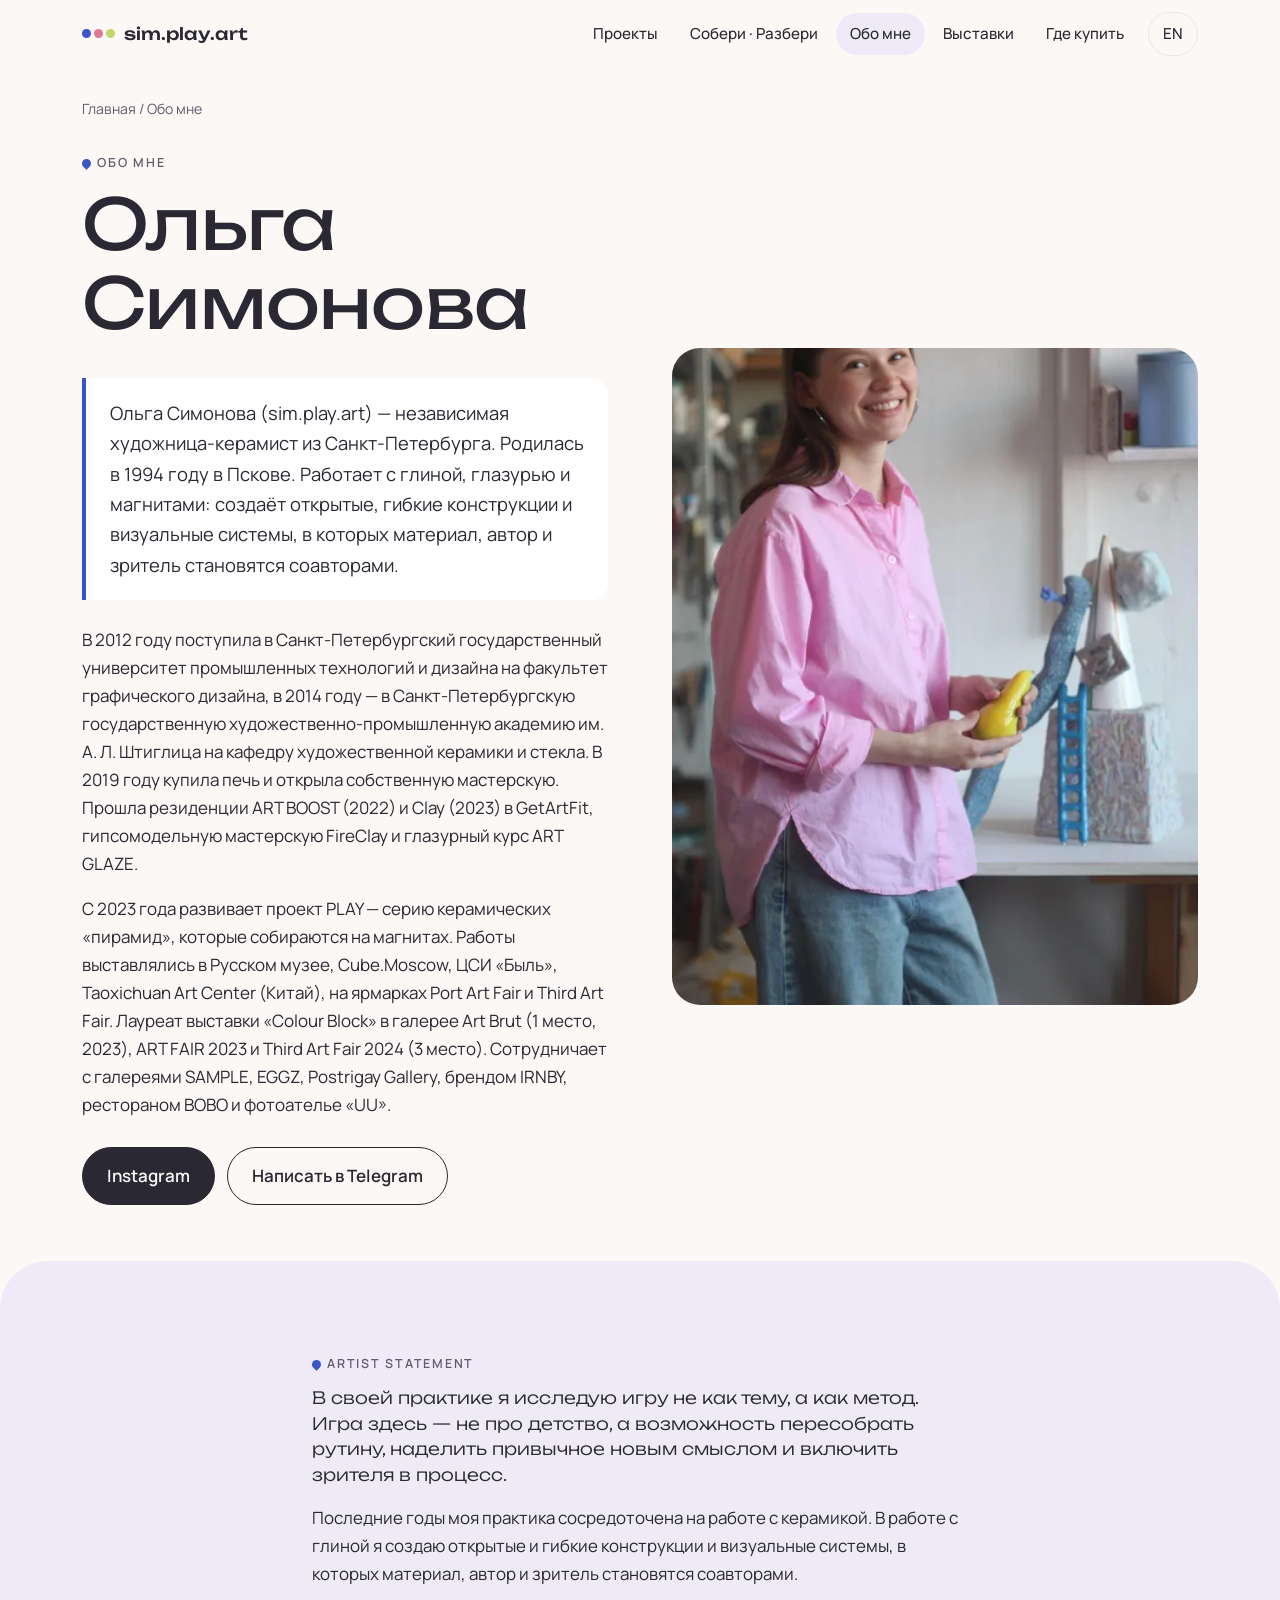
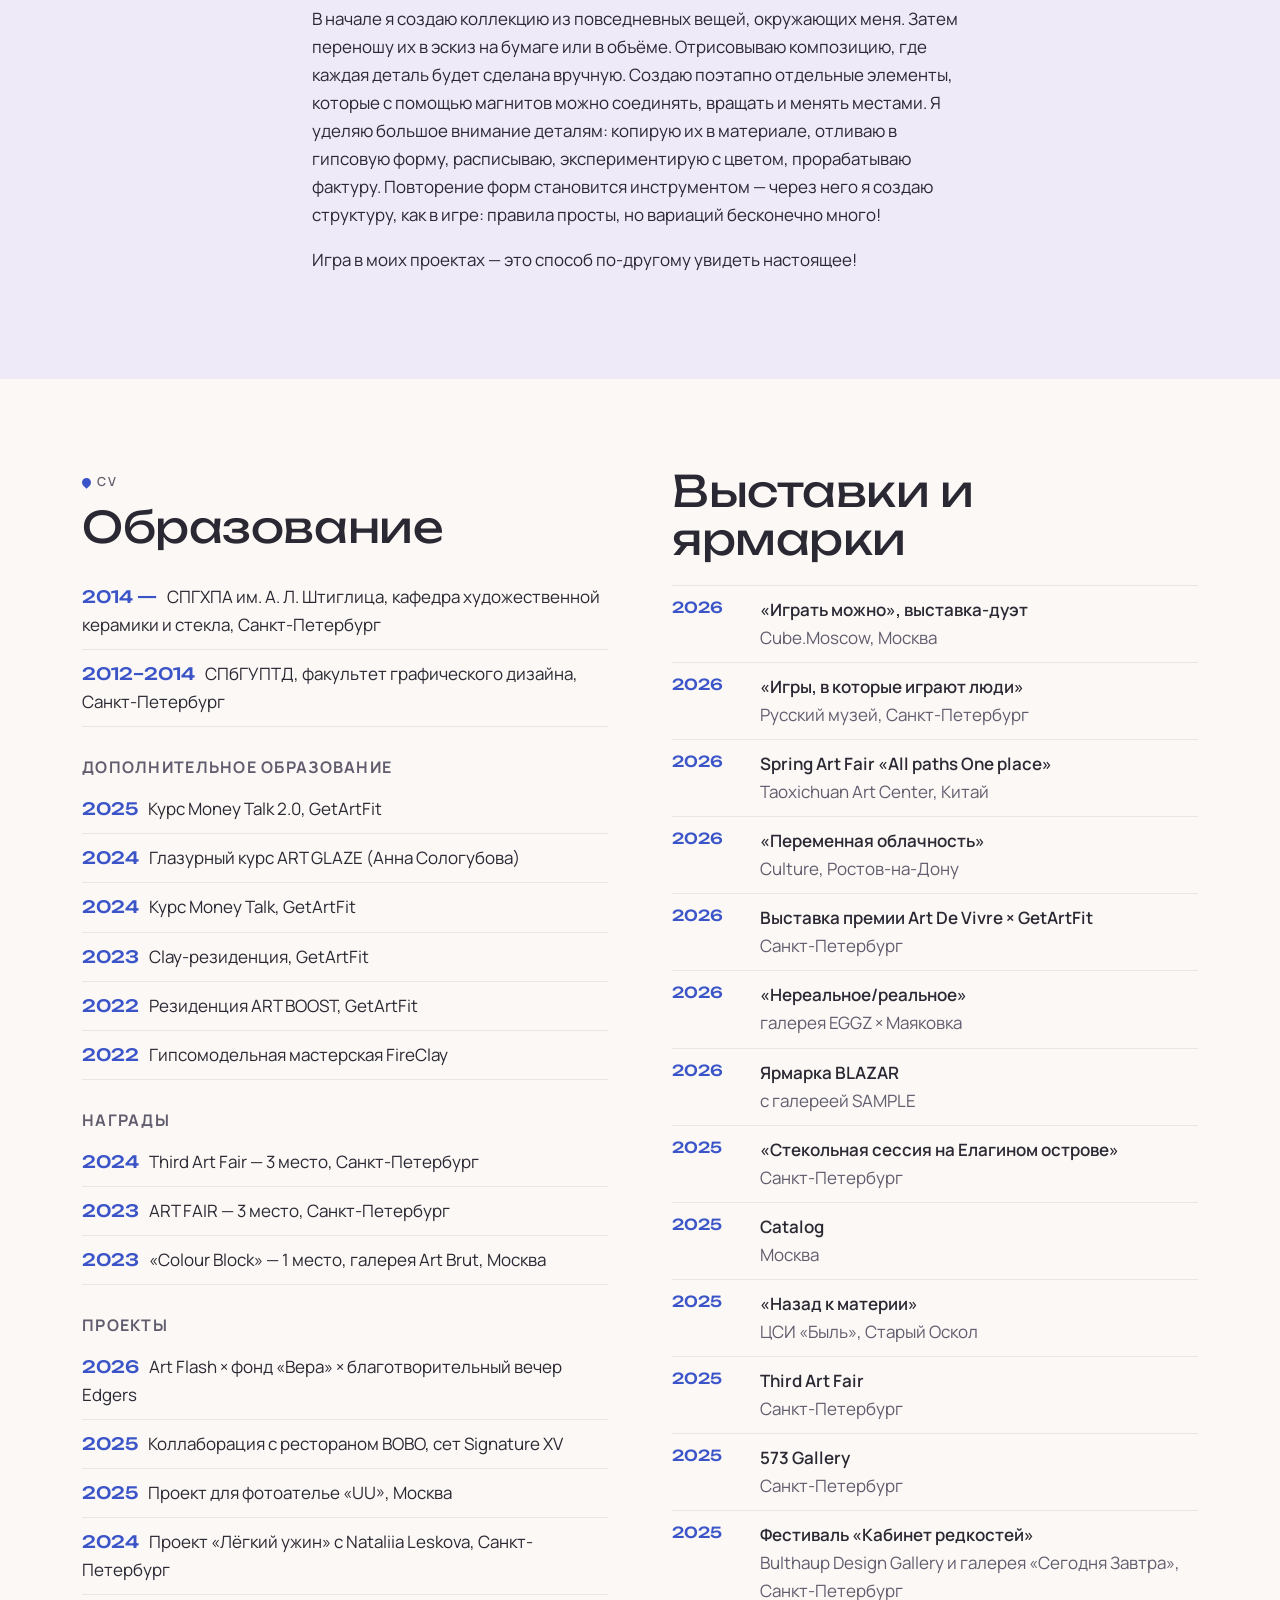
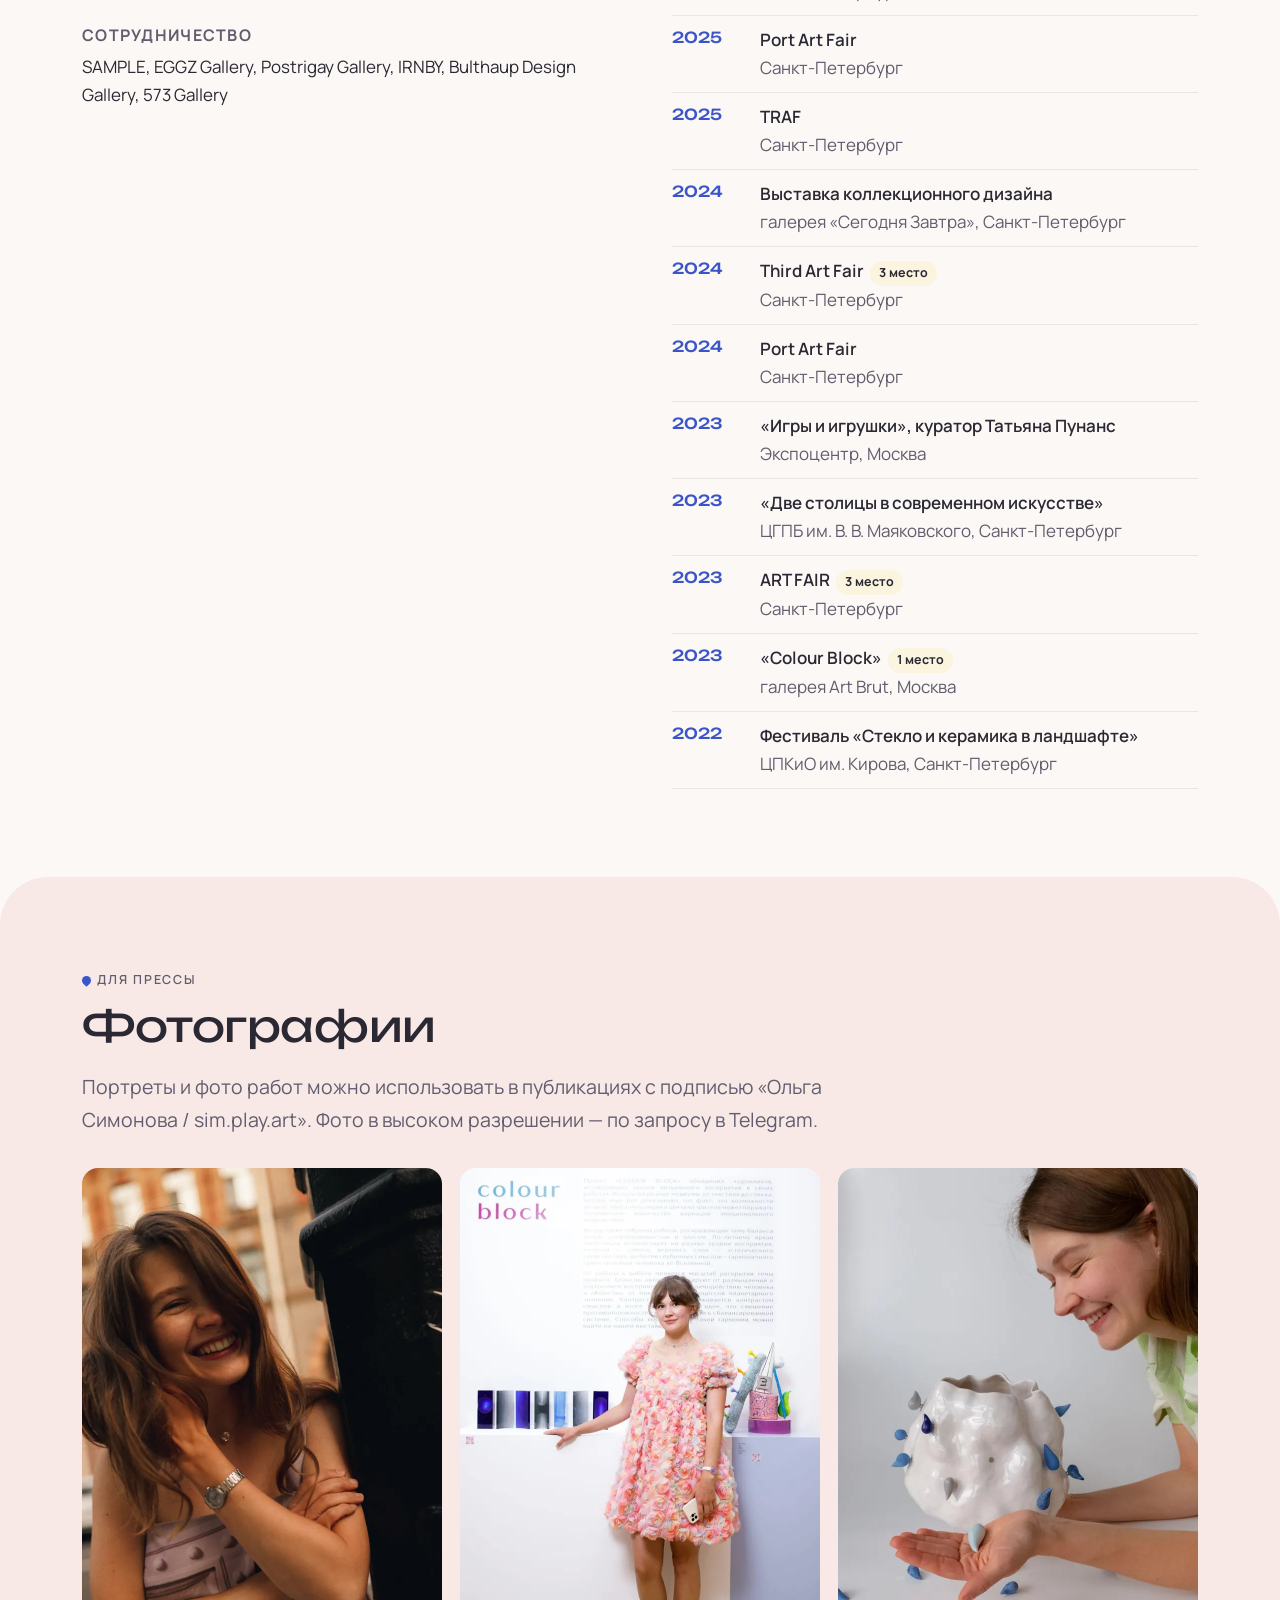
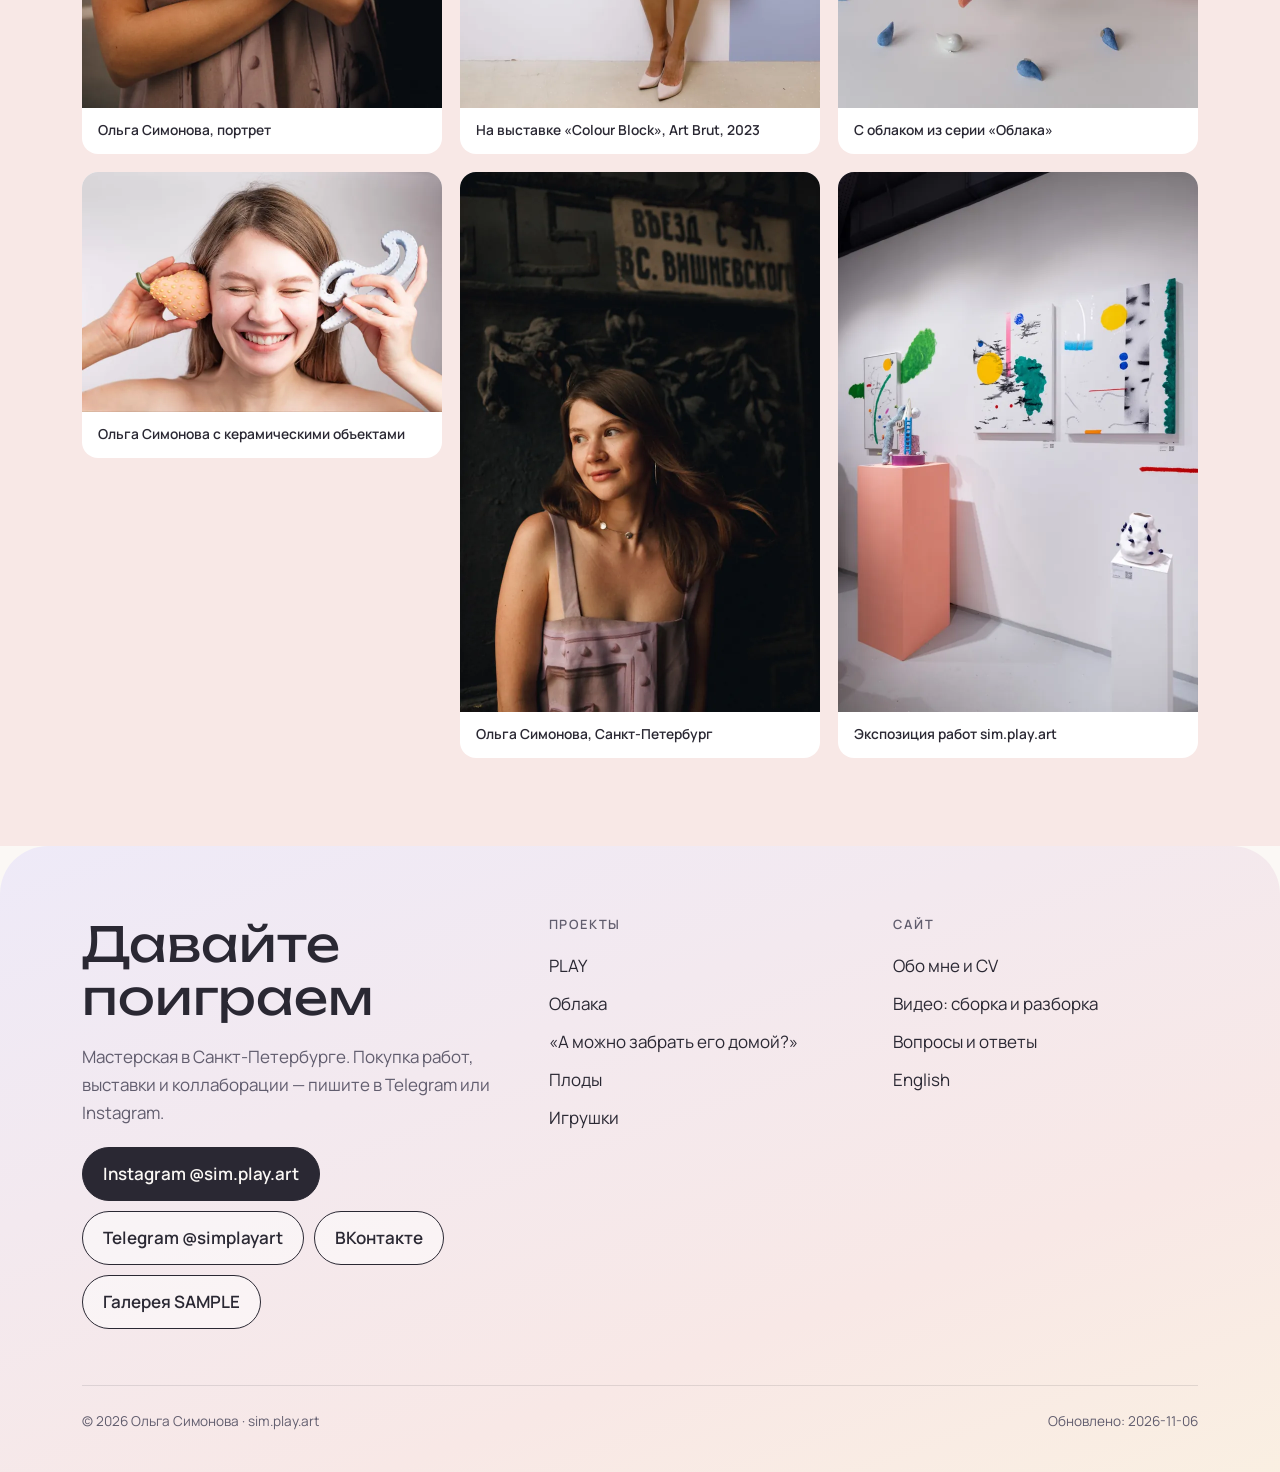
==== docs/about/index.html @ 1d07d5d6 "Сайт sim.play.art — Ольга Симонова, художница-керамист Статический сайт: главная, CV, серии PLAY / О" ====
<!doctype html>
<html lang="ru">
<head>
<meta charset="utf-8">
<meta name="viewport" content="width=device-width,initial-scale=1">
<title>Ольга Симонова — биография, CV, выставки · sim.play.art</title>
<meta name="description" content="Биография и CV художницы-керамиста Ольги Симоновой (sim.play.art): образование (академия Штиглица), выставки в Русском музее и Cube.Moscow, награды, artist statement.">
<link rel="canonical" href="https://nsimonov-design.github.io/simplayart/about/">

<meta name="author" content="Ольга Симонова">
<meta property="og:type" content="profile">
<meta property="og:site_name" content="sim.play.art — Ольга Симонова">
<meta property="og:title" content="Ольга Симонова — биография, CV, выставки · sim.play.art">
<meta property="og:description" content="Биография и CV художницы-керамиста Ольги Симоновой (sim.play.art): образование (академия Штиглица), выставки в Русском музее и Cube.Moscow, награды, artist statement.">
<meta property="og:url" content="https://nsimonov-design.github.io/simplayart/about/">
<meta property="og:image" content="https://nsimonov-design.github.io/simplayart/img/og-olga-simonova.jpg">
<meta property="og:locale" content="ru_RU">
<meta name="twitter:card" content="summary_large_image">
<meta name="theme-color" content="#FBF8F5">
<link rel="icon" href="data:image/svg+xml,%3Csvg xmlns='http://www.w3.org/2000/svg' viewBox='0 0 32 32'%3E%3Ccircle cx='7' cy='16' r='5' fill='%233B55C9'/%3E%3Ccircle cx='16' cy='16' r='5' fill='%23E27896'/%3E%3Ccircle cx='25' cy='16' r='5' fill='%23BFD86A'/%3E%3C/svg%3E">
<link rel="preconnect" href="https://fonts.googleapis.com"><link rel="preconnect" href="https://fonts.gstatic.com" crossorigin>
<link href="https://fonts.googleapis.com/css2?family=Manrope:wght@400;500;600;700&family=Unbounded:wght@300;400;500&display=swap&subset=cyrillic" rel="stylesheet">
<link rel="stylesheet" href="../assets/style.css?v=d02bf5cd">
<script type="application/ld+json">{"@context":"https://schema.org","@graph":[{"@type":"WebSite","@id":"https://nsimonov-design.github.io/simplayart/#website","url":"https://nsimonov-design.github.io/simplayart/","name":"Ольга Симонова — художница (sim.play.art)","inLanguage":["ru","en"],"publisher":{"@id":"https://nsimonov-design.github.io/simplayart/#person"},"about":{"@id":"https://nsimonov-design.github.io/simplayart/#person"}},{"@type":"Person","@id":"https://nsimonov-design.github.io/simplayart/#person","name":"Ольга Симонова","alternateName":["sim.play.art","Olga Simonova","SimPlayArt"],"givenName":"Ольга","familyName":"Симонова","jobTitle":"Художница-керамист","description":"Ольга Симонова (sim.play.art) — независимая художница-керамист из Санкт-Петербурга. Создаёт модульные керамические объекты на магнитах: детали можно соединять, вращать и менять местами, а зритель становится соавтором работы. Автор проекта PLAY (с 2023 года), серий «Облака» и «А можно забрать его домой?». Работы представлены в галерее SAMPLE.","url":"https://nsimonov-design.github.io/simplayart/","image":"https://nsimonov-design.github.io/simplayart/img/olga-simonova-hudozhnitsa-keramist.webp","birthPlace":{"@type":"Place","name":"Псков, Россия"},"homeLocation":{"@type":"Place","name":"Санкт-Петербург, Россия"},"knowsAbout":["керамика","художественная керамика","коллекционный дизайн","глазури","ручная лепка","литьё в гипсовые формы","ceramic art"],"sameAs":["https://www.instagram.com/sim.play.art/","https://t.me/simplayart","https://vk.ru/simplayart","https://sample-art.com/authors/olga-simonova"],"alumniOf":[{"@type":"CollegeOrUniversity","name":"Санкт-Петербургская государственная художественно-промышленная академия имени А. Л. Штиглица"},{"@type":"CollegeOrUniversity","name":"Санкт-Петербургский государственный университет промышленных технологий и дизайна"}],"award":["Third Art Fair — 3 место, Санкт-Петербург (2024)","ART FAIR — 3 место, Санкт-Петербург (2023)","«Colour Block» — 1 место, галерея Art Brut, Москва (2023)"],"memberOf":{"@type":"ArtGallery","name":"SAMPLE","url":"https://sample-art.com/"}},{"@type":"BreadcrumbList","itemListElement":[{"@type":"ListItem","position":1,"name":"Главная","item":"https://nsimonov-design.github.io/simplayart/"},{"@type":"ListItem","position":2,"name":"Обо мне","item":"https://nsimonov-design.github.io/simplayart/about/"}]},{"@type":"ProfilePage","url":"https://nsimonov-design.github.io/simplayart/about/","name":"Ольга Симонова — биография и CV","mainEntity":{"@id":"https://nsimonov-design.github.io/simplayart/#person"},"dateModified":"2026-11-06"},{"@type":"ExhibitionEvent","name":"«Играть можно», выставка-дуэт","startDate":"2026","location":{"@type":"Place","name":"Cube.Moscow, Москва"},"performer":{"@id":"https://nsimonov-design.github.io/simplayart/#person"}},{"@type":"ExhibitionEvent","name":"«Игры, в которые играют люди»","startDate":"2026","location":{"@type":"Place","name":"Русский музей, Санкт-Петербург"},"performer":{"@id":"https://nsimonov-design.github.io/simplayart/#person"}},{"@type":"ExhibitionEvent","name":"Spring Art Fair «All paths One place»","startDate":"2026","location":{"@type":"Place","name":"Taoxichuan Art Center, Китай"},"performer":{"@id":"https://nsimonov-design.github.io/simplayart/#person"}},{"@type":"ExhibitionEvent","name":"«Переменная облачность»","startDate":"2026","location":{"@type":"Place","name":"Culture, Ростов-на-Дону"},"performer":{"@id":"https://nsimonov-design.github.io/simplayart/#person"}},{"@type":"ExhibitionEvent","name":"Ярмарка BLAZAR","startDate":"2026","location":{"@type":"Place","name":"с галереей SAMPLE"},"performer":{"@id":"https://nsimonov-design.github.io/simplayart/#person"}},{"@type":"ExhibitionEvent","name":"«Назад к материи»","startDate":"2025","location":{"@type":"Place","name":"ЦСИ «Быль», Старый Оскол"},"performer":{"@id":"https://nsimonov-design.github.io/simplayart/#person"}},{"@type":"ExhibitionEvent","name":"Фестиваль «Кабинет редкостей»","startDate":"2025","location":{"@type":"Place","name":"Bulthaup Design Gallery и галерея «Сегодня Завтра», Санкт-Петербург"},"performer":{"@id":"https://nsimonov-design.github.io/simplayart/#person"}},{"@type":"ExhibitionEvent","name":"Third Art Fair","startDate":"2024","location":{"@type":"Place","name":"Санкт-Петербург"},"performer":{"@id":"https://nsimonov-design.github.io/simplayart/#person"}},{"@type":"ExhibitionEvent","name":"«Colour Block»","startDate":"2023","location":{"@type":"Place","name":"галерея Art Brut, Москва"},"performer":{"@id":"https://nsimonov-design.github.io/simplayart/#person"}}]}</script>
</head>
<body>
<a class="skip" href="#main">К содержанию</a>
<header class="site-head"><div class="wrap head-in">
<a class="logo" href="../" aria-label="sim.play.art — на главную"><span class="logo-dots"><i></i><i></i><i></i></span>sim.play.art</a>
<button class="burger" aria-label="Меню" aria-expanded="false" aria-controls="nav"><span></span><span></span><span></span></button>
<nav class="nav" id="nav" aria-label="Основная навигация"><a href="../#projects">Проекты</a><a href="../#play-video">Собери · Разбери</a><a href="../about/" aria-current="page">Обо мне</a><a href="../about/#cv">Выставки</a><a href="../#buy">Где купить</a><a class="lang" href="../en/" hreflang="en" lang="en">EN</a></nav>
</div></header>
<main id="main">
<div class="wrap crumbs"><a href="../">Главная</a> / Обо мне</div>
<section class="series-hero"><div class="wrap two">
<div class="reveal in"><span class="eyebrow">Обо мне</span><h1>Ольга Симонова</h1>
<p class="answer">Ольга Симонова (sim.play.art) — независимая художница-керамист из Санкт-Петербурга. Родилась в 1994 году в Пскове. Работает с глиной, глазурью и магнитами: создаёт открытые, гибкие конструкции и визуальные системы, в которых материал, автор и зритель становятся соавторами.</p><p>В 2012 году поступила в Санкт-Петербургский государственный университет промышленных технологий и дизайна на факультет графического дизайна, в 2014 году — в Санкт-Петербургскую государственную художественно-промышленную академию им. А. Л. Штиглица на кафедру художественной керамики и стекла. В 2019 году купила печь и открыла собственную мастерскую. Прошла резиденции ART BOOST (2022) и Clay (2023) в GetArtFit, гипсомодельную мастерскую FireClay и глазурный курс ART GLAZE.</p><p>С 2023 года развивает проект PLAY — серию керамических «пирамид», которые собираются на магнитах. Работы выставлялись в Русском музее, Cube.Moscow, ЦСИ «Быль», Taoxichuan Art Center (Китай), на ярмарках Port Art Fair и Third Art Fair. Лауреат выставки «Colour Block» в галерее Art Brut (1 место, 2023), ART FAIR 2023 и Third Art Fair 2024 (3 место). Сотрудничает с галереями SAMPLE, EGGZ, Postrigay Gallery, брендом IRNBY, рестораном ВОВО и фотоателье «UU».</p>
<div class="btns"><a class="btn btn-fill" href="https://www.instagram.com/sim.play.art/" target="_blank" rel="me noopener">Instagram</a><a class="btn btn-ghost" href="https://t.me/simplayart" target="_blank" rel="me noopener">Написать в Telegram</a></div></div>
<div class="portrait-stack reveal in"><img src="../img/olga-simonova-v-masterskoy.webp" srcset="../img/olga-simonova-v-masterskoy-720.webp 606w, ../img/olga-simonova-v-masterskoy.webp 1150w" sizes="(min-width:900px) 45vw, 100vw" width="1150" height="2048" alt="Ольга Симонова в своей керамической мастерской в Санкт-Петербурге" fetchpriority="high"></div>
</div></section>
<section class="section tint-lilac round-top" id="statement"><div class="wrap prose">
<span class="eyebrow">Artist statement</span>
<p class="statement">В своей практике я исследую игру не как тему, а как метод. Игра здесь — не про детство, а возможность пересобрать рутину, наделить привычное новым смыслом и включить зрителя в процесс.</p><p>Последние годы моя практика сосредоточена на работе с керамикой. В работе с глиной я создаю открытые и гибкие конструкции и визуальные системы, в которых материал, автор и зритель становятся соавторами.</p><p>В начале я создаю коллекцию из повседневных вещей, окружающих меня. Затем переношу их в эскиз на бумаге или в объёме. Отрисовываю композицию, где каждая деталь будет сделана вручную. Создаю поэтапно отдельные элементы, которые с помощью магнитов можно соединять, вращать и менять местами. Я уделяю большое внимание деталям: копирую их в материале, отливаю в гипсовую форму, расписываю, экспериментирую с цветом, прорабатываю фактуру. Повторение форм становится инструментом — через него я создаю структуру, как в игре: правила просты, но вариаций бесконечно много!</p><p>Игра в моих проектах — это способ по-другому увидеть настоящее!</p></div></section>
<section class="section cv" id="cv"><div class="wrap two">
<div><span class="eyebrow">CV</span><h2>Образование</h2><ul><li><b>2014 —</b>СПГХПА им. А. Л. Штиглица, кафедра художественной керамики и стекла, Санкт-Петербург</li><li><b>2012–2014</b>СПбГУПТД, факультет графического дизайна, Санкт-Петербург</li></ul>
<h3>Дополнительное образование</h3><ul><li><b>2025</b>Курс Money Talk 2.0, GetArtFit</li><li><b>2024</b>Глазурный курс ART GLAZE (Анна Сологубова)</li><li><b>2024</b>Курс Money Talk, GetArtFit</li><li><b>2023</b>Clay-резиденция, GetArtFit</li><li><b>2022</b>Резиденция ART BOOST, GetArtFit</li><li><b>2022</b>Гипсомодельная мастерская FireClay</li></ul>
<h3>Награды</h3><ul><li><b>2024</b>Third Art Fair — 3 место, Санкт-Петербург</li><li><b>2023</b>ART FAIR — 3 место, Санкт-Петербург</li><li><b>2023</b>«Colour Block» — 1 место, галерея Art Brut, Москва</li></ul>
<h3>Проекты</h3><ul><li><b>2026</b>Art Flash × фонд «Вера» × благотворительный вечер Edgers</li><li><b>2025</b>Коллаборация с рестораном ВОВО, сет Signature XV</li><li><b>2025</b>Проект для фотоателье «UU», Москва</li><li><b>2024</b>Проект «Лёгкий ужин» с Nataliia Leskova, Санкт-Петербург</li></ul>
<h3>Сотрудничество</h3><p>SAMPLE, EGGZ Gallery, Postrigay Gallery, IRNBY, Bulthaup Design Gallery, 573 Gallery</p></div>
<div><h2>Выставки и ярмарки</h2><ul class="ex-list"><li><span class="y">2026</span><span><span class="w">«Играть можно», выставка-дуэт</span><br><span class="p">Cube.Moscow, Москва</span></span></li><li><span class="y">2026</span><span><span class="w">«Игры, в которые играют люди»</span><br><span class="p">Русский музей, Санкт-Петербург</span></span></li><li><span class="y">2026</span><span><span class="w">Spring Art Fair «All paths One place»</span><br><span class="p">Taoxichuan Art Center, Китай</span></span></li><li><span class="y">2026</span><span><span class="w">«Переменная облачность»</span><br><span class="p">Culture, Ростов-на-Дону</span></span></li><li><span class="y">2026</span><span><span class="w">Выставка премии Art De Vivre × GetArtFit</span><br><span class="p">Санкт-Петербург</span></span></li><li><span class="y">2026</span><span><span class="w">«Нереальное/реальное»</span><br><span class="p">галерея EGGZ × Маяковка</span></span></li><li><span class="y">2026</span><span><span class="w">Ярмарка BLAZAR</span><br><span class="p">с галереей SAMPLE</span></span></li><li><span class="y">2025</span><span><span class="w">«Стекольная сессия на Елагином острове»</span><br><span class="p">Санкт-Петербург</span></span></li><li><span class="y">2025</span><span><span class="w">Catalog</span><br><span class="p">Москва</span></span></li><li><span class="y">2025</span><span><span class="w">«Назад к материи»</span><br><span class="p">ЦСИ «Быль», Старый Оскол</span></span></li><li><span class="y">2025</span><span><span class="w">Third Art Fair</span><br><span class="p">Санкт-Петербург</span></span></li><li><span class="y">2025</span><span><span class="w">573 Gallery</span><br><span class="p">Санкт-Петербург</span></span></li><li><span class="y">2025</span><span><span class="w">Фестиваль «Кабинет редкостей»</span><br><span class="p">Bulthaup Design Gallery и галерея «Сегодня Завтра», Санкт-Петербург</span></span></li><li><span class="y">2025</span><span><span class="w">Port Art Fair</span><br><span class="p">Санкт-Петербург</span></span></li><li><span class="y">2025</span><span><span class="w">TRAF</span><br><span class="p">Санкт-Петербург</span></span></li><li><span class="y">2024</span><span><span class="w">Выставка коллекционного дизайна</span><br><span class="p">галерея «Сегодня Завтра», Санкт-Петербург</span></span></li><li><span class="y">2024</span><span><span class="w">Third Art Fair</span><span class="award">3 место</span><br><span class="p">Санкт-Петербург</span></span></li><li><span class="y">2024</span><span><span class="w">Port Art Fair</span><br><span class="p">Санкт-Петербург</span></span></li><li><span class="y">2023</span><span><span class="w">«Игры и игрушки», куратор Татьяна Пунанс</span><br><span class="p">Экспоцентр, Москва</span></span></li><li><span class="y">2023</span><span><span class="w">«Две столицы в современном искусстве»</span><br><span class="p">ЦГПБ им. В. В. Маяковского, Санкт-Петербург</span></span></li><li><span class="y">2023</span><span><span class="w">ART FAIR</span><span class="award">3 место</span><br><span class="p">Санкт-Петербург</span></span></li><li><span class="y">2023</span><span><span class="w">«Colour Block»</span><span class="award">1 место</span><br><span class="p">галерея Art Brut, Москва</span></span></li><li><span class="y">2022</span><span><span class="w">Фестиваль «Стекло и керамика в ландшафте»</span><br><span class="p">ЦПКиО им. Кирова, Санкт-Петербург</span></span></li></ul></div></div></section>
<section class="section tint-blush round-top" id="press"><div class="wrap"><span class="eyebrow">Для прессы</span><h2>Фотографии</h2>
<p class="lead" style="margin-bottom:32px">Портреты и фото работ можно использовать в публикациях с подписью «Ольга Симонова / sim.play.art». Фото в высоком разрешении — по запросу в Telegram.</p>
<div class="gallery"><figure class="reveal"><img src="../img/olga-simonova-portret-sankt-peterburg.webp" srcset="../img/olga-simonova-portret-sankt-peterburg-720.webp 720w, ../img/olga-simonova-portret-sankt-peterburg.webp 1600w" sizes="(min-width:1000px) 33vw, (min-width:620px) 50vw, 100vw" width="1600" height="2400" alt="Ольга Симонова, портрет" loading="lazy" decoding="async"><figcaption><b>Ольга Симонова, портрет</b></figcaption></figure><figure class="reveal"><img src="../img/olga-simonova-hudozhnitsa-keramist.webp" srcset="../img/olga-simonova-hudozhnitsa-keramist-720.webp 720w, ../img/olga-simonova-hudozhnitsa-keramist.webp 1600w" sizes="(min-width:1000px) 33vw, (min-width:620px) 50vw, 100vw" width="1600" height="1067" alt="Ольга Симонова с керамическими объектами" loading="lazy" decoding="async"><figcaption><b>Ольга Симонова с керамическими объектами</b></figcaption></figure><figure class="reveal"><img src="../img/olga-simonova-colour-block-art-brut-2023.webp" srcset="../img/olga-simonova-colour-block-art-brut-2023-720.webp 720w, ../img/olga-simonova-colour-block-art-brut-2023.webp 1365w" sizes="(min-width:1000px) 33vw, (min-width:620px) 50vw, 100vw" width="1365" height="2048" alt="На выставке «Colour Block», Art Brut, 2023" loading="lazy" decoding="async"><figcaption><b>На выставке «Colour Block», Art Brut, 2023</b></figcaption></figure><figure class="reveal"><img src="../img/olga-simonova-portret.webp" srcset="../img/olga-simonova-portret-720.webp 720w, ../img/olga-simonova-portret.webp 1600w" sizes="(min-width:1000px) 33vw, (min-width:620px) 50vw, 100vw" width="1600" height="2400" alt="Ольга Симонова, Санкт-Петербург" loading="lazy" decoding="async"><figcaption><b>Ольга Симонова, Санкт-Петербург</b></figcaption></figure><figure class="reveal"><img src="../img/olga-simonova-s-oblakom.webp" srcset="../img/olga-simonova-s-oblakom-720.webp 720w, ../img/olga-simonova-s-oblakom.webp 1366w" sizes="(min-width:1000px) 33vw, (min-width:620px) 50vw, 100vw" width="1366" height="2048" alt="С облаком из серии «Облака»" loading="lazy" decoding="async"><figcaption><b>С облаком из серии «Облака»</b></figcaption></figure><figure class="reveal"><img src="../img/vystavka-simplayart-ekspozitsiya.webp" srcset="../img/vystavka-simplayart-ekspozitsiya-720.webp 720w, ../img/vystavka-simplayart-ekspozitsiya.webp 1366w" sizes="(min-width:1000px) 33vw, (min-width:620px) 50vw, 100vw" width="1366" height="2048" alt="Экспозиция работ sim.play.art" loading="lazy" decoding="async"><figcaption><b>Экспозиция работ sim.play.art</b></figcaption></figure></div></div></section>
</main>
<footer class="site-foot" id="contact"><div class="wrap">
<div class="foot-grid">
<div><p class="foot-title">Давайте поиграем</p><p class="muted" style="max-width:30em">Мастерская в Санкт-Петербурге. Покупка работ, выставки и коллаборации — пишите в Telegram или Instagram.</p>
<div class="socials"><a class="ig" href="https://www.instagram.com/sim.play.art/" rel="me noopener" target="_blank">Instagram @sim.play.art</a>
<a href="https://t.me/simplayart" rel="me noopener" target="_blank">Telegram @simplayart</a>
<a href="https://vk.ru/simplayart" rel="me noopener" target="_blank">ВКонтакте</a>
<a href="https://sample-art.com/authors/olga-simonova" rel="noopener" target="_blank">Галерея SAMPLE</a></div></div>
<div class="foot-col"><h4>Проекты</h4><ul><li><a href="../works/play/">PLAY</a></li><li><a href="../works/oblaka/">Облака</a></li><li><a href="../works/shariki/">«А можно забрать его домой?»</a></li><li><a href="../works/plody/">Плоды</a></li><li><a href="../works/igrushki/">Игрушки</a></li></ul></div>
<div class="foot-col"><h4>Сайт</h4><ul>
<li><a href="../about/">Обо мне и CV</a></li>
<li><a href="../#play-video">Видео: сборка и разборка</a></li>
<li><a href="../#faq">Вопросы и ответы</a></li>
<li><a href="../en/">English</a></li></ul></div>
</div>
<div class="copy"><span>© 2026 Ольга Симонова · sim.play.art</span><span>Обновлено: 2026-11-06</span></div>
</div></footer>
<script src="../assets/main.js?v=42f1c2f8" defer></script>
</body>
</html>
---- docs/assets/style.css ----
/* sim.play.art — нежная светлая палитра по мотивам глазурей Ольги */
:root{
  --milk:#FBF8F5; --paper:#FFFFFF; --ink:#2A2833; --ink-2:#615D6E; --line:#ECE6E1;
  --blush:#F8E8E6; --lilac:#EEEAF8; --sky:#E7F0FA; --mint:#E7F3EC; --butter:#FBF4DF;
  --cobalt:#3B55C9; --cobalt-soft:#D9E0F7; --rose:#E27896; --lime:#BFD86A;
  --radius:28px; --radius-s:16px; --wrap:1180px;
  --f-head:"Unbounded",system-ui,sans-serif; --f-body:"Manrope",system-ui,-apple-system,sans-serif;
}
*{box-sizing:border-box}
html{scroll-behavior:smooth;-webkit-text-size-adjust:100%}
body{margin:0;background:var(--milk);color:var(--ink);font:400 17px/1.65 var(--f-body);-webkit-font-smoothing:antialiased}
img,video{max-width:100%;display:block}
img{height:auto}
a{color:inherit}
p{margin:0 0 1em}
h1,h2,h3{font-family:var(--f-head);font-weight:400;line-height:1.12;letter-spacing:-.01em;margin:0 0 .5em}
h1{font-size:clamp(2.3rem,6vw,4.4rem)}
h2{font-size:clamp(1.7rem,3.6vw,2.7rem)}
h3{font-size:1.2rem;font-weight:500}
.wrap{max-width:var(--wrap);margin:0 auto;padding:0 16px}
@media(min-width:720px){.wrap{padding:0 32px}}
.eyebrow{display:inline-flex;align-items:center;gap:.5em;font:600 .78rem/1 var(--f-body);letter-spacing:.14em;text-transform:uppercase;color:var(--ink-2);margin-bottom:1.2em}
.eyebrow::before{content:"";width:9px;height:9px;border-radius:50% 50% 50% 0;background:var(--cobalt);transform:rotate(-45deg)}
.lead{font-size:clamp(1.05rem,1.6vw,1.22rem);color:var(--ink-2);max-width:42em}
.muted{color:var(--ink-2)}
.skip{position:absolute;left:-999px}.skip:focus{left:16px;top:16px;background:#fff;padding:8px 12px;z-index:99}

/* header */
.site-head{position:sticky;top:0;z-index:50;background:rgba(251,248,245,.86);backdrop-filter:saturate(1.4) blur(14px);-webkit-backdrop-filter:saturate(1.4) blur(14px);border-bottom:1px solid transparent;transition:border-color .3s}
.site-head.scrolled{border-color:var(--line)}
.head-in{display:flex;align-items:center;justify-content:space-between;height:68px}
.logo{font:500 1.05rem/1 var(--f-head);text-decoration:none;display:flex;align-items:center;gap:.55em}
.logo-dots{display:inline-flex;gap:3px}
.logo-dots i{width:9px;height:9px;border-radius:50%;display:block}
.logo-dots i:nth-child(1){background:var(--cobalt)}.logo-dots i:nth-child(2){background:var(--rose)}.logo-dots i:nth-child(3){background:var(--lime)}
.nav{display:flex;gap:4px;align-items:center}
.nav a{text-decoration:none;font-weight:500;font-size:.95rem;padding:8px 14px;border-radius:999px;transition:background .2s}
.nav a:hover,.nav a[aria-current]{background:var(--lilac)}
.nav .lang{border:1px solid var(--line);margin-left:6px}
.burger{display:none;background:none;border:0;padding:10px;cursor:pointer}
.burger span{display:block;width:22px;height:2px;background:var(--ink);margin:5px 0;border-radius:2px;transition:transform .25s,opacity .25s}
@media(max-width:900px){
  .burger{display:block}
  .nav{position:fixed;inset:68px 0 auto 0;flex-direction:column;align-items:stretch;background:var(--milk);padding:12px 16px 24px;border-bottom:1px solid var(--line);transform:translateY(-120%);transition:transform .3s;z-index:40}
  .nav a{padding:14px 16px;font-size:1.05rem}
  body.nav-open .nav{transform:none}
  body.nav-open .burger span:nth-child(1){transform:translateY(7px) rotate(45deg)}
  body.nav-open .burger span:nth-child(2){opacity:0}
  body.nav-open .burger span:nth-child(3){transform:translateY(-7px) rotate(-45deg)}
}

/* buttons */
.btns{display:flex;flex-wrap:wrap;gap:12px;margin-top:1.6em}
.btn{display:inline-flex;align-items:center;gap:.5em;text-decoration:none;font-weight:600;padding:14px 24px;border-radius:999px;border:1.5px solid var(--ink);transition:transform .2s,background .2s,color .2s}
.btn:hover{transform:translateY(-2px)}
.btn-fill{background:var(--ink);color:var(--milk)}
.btn-fill:hover{background:var(--cobalt);border-color:var(--cobalt)}
.btn-ghost:hover{background:var(--paper)}

/* hero */
.hero{position:relative;padding:48px 0 72px;overflow:hidden}
.hero-grid{display:grid;gap:40px;align-items:center}
@media(min-width:900px){.hero-grid{grid-template-columns:1.05fr 1fr;gap:56px}.hero{padding:72px 0 96px}}
.hero h1 .nick{display:block;font-size:.42em;color:var(--cobalt);margin-top:.35em;letter-spacing:.02em}
.hero-media{position:relative;max-width:540px;width:100%;margin:0 auto}
.hero-media img{width:100%;aspect-ratio:4/5;object-fit:cover;object-position:50% 30%;border-radius:200px 200px var(--radius) var(--radius)}
@media(min-width:900px){.hero-media img{aspect-ratio:4/4.6}}
.blob{position:absolute;border-radius:50% 50% 50% 0;transform:rotate(-45deg);pointer-events:none}
.hero .b1{width:56px;height:56px;background:var(--cobalt);top:6%;left:-14px;animation:float 7s ease-in-out infinite}
.hero .b2{width:30px;height:30px;background:var(--rose);bottom:14%;right:-8px;animation:float 9s ease-in-out infinite reverse}
.hero .b3{width:20px;height:20px;background:var(--lime);bottom:4%;left:18%;animation:float 6s ease-in-out infinite}
.hero-bg{position:absolute;inset:0;z-index:-1;background:radial-gradient(60% 50% at 85% 20%,var(--lilac),transparent 70%),radial-gradient(50% 45% at 10% 90%,var(--blush),transparent 70%)}
@keyframes float{0%,100%{translate:0 0}50%{translate:0 -12px}}

/* facts strip */
.facts{display:grid;grid-template-columns:repeat(2,1fr);gap:12px;margin:0}
@media(min-width:900px){.facts{grid-template-columns:repeat(4,1fr)}}
.fact{background:var(--paper);border-radius:var(--radius-s);padding:20px 22px;border:1px solid var(--line)}
.fact b{display:block;font:400 1.9rem/1.1 var(--f-head);color:var(--cobalt);margin-bottom:.25em}
.fact span{font-size:.92rem;color:var(--ink-2);line-height:1.4;display:block}

/* sections */
.section{padding:88px 0}
.section.tint-lilac{background:var(--lilac)}.section.tint-blush{background:var(--blush)}.section.tint-sky{background:var(--sky)}.section.tint-mint{background:var(--mint)}.section.tint-butter{background:var(--butter)}
.section-head{max-width:760px;margin-bottom:44px}
.round-top{border-radius:48px 48px 0 0}
@media(max-width:720px){.section{padding:64px 0}}

/* method */
.quote{font:300 clamp(1.5rem,3.2vw,2.4rem)/1.3 var(--f-head);margin:0 0 48px;max-width:22em}
.quote em{font-style:normal;color:var(--cobalt)}
.steps{display:grid;gap:16px;counter-reset:s;list-style:none;padding:0;margin:0}
@media(min-width:720px){.steps{grid-template-columns:repeat(2,1fr)}}
@media(min-width:1000px){.steps{grid-template-columns:repeat(4,1fr)}}
.steps li{background:var(--paper);border-radius:var(--radius);padding:26px;counter-increment:s}
.steps li::before{content:"0" counter(s);font:500 .85rem/1 var(--f-head);color:var(--cobalt);display:block;margin-bottom:18px}
.steps h3{margin-bottom:.4em}.steps p{margin:0;color:var(--ink-2);font-size:.97rem}

/* project cards */
.cards{display:grid;gap:20px}
@media(min-width:720px){.cards{grid-template-columns:repeat(2,1fr)}}
@media(min-width:1000px){.cards{grid-template-columns:repeat(3,1fr)}}
.card{display:flex;flex-direction:column;text-decoration:none;border-radius:var(--radius);overflow:hidden;background:var(--paper);transition:transform .3s,box-shadow .3s}
.card:hover{transform:translateY(-4px);box-shadow:0 18px 40px -22px rgba(59,85,201,.35)}
.card-img{aspect-ratio:4/5;overflow:hidden;background:var(--c,var(--lilac))}
.card-img img{width:100%;height:100%;object-fit:cover;transition:transform .6s}
.card:hover .card-img img{transform:scale(1.04)}
.card-body{padding:22px 24px 26px}
.card-body h3{margin-bottom:.35em}
.card-body p{margin:0;color:var(--ink-2);font-size:.95rem}
.tag{display:inline-block;font-size:.75rem;font-weight:600;letter-spacing:.06em;text-transform:uppercase;padding:5px 10px;border-radius:999px;background:var(--c,var(--lilac));margin-bottom:12px}

/* play videos */
.play-grid{display:grid;gap:20px;grid-template-columns:repeat(4,minmax(240px,1fr))}
@media(max-width:1100px){.play-grid{grid-auto-flow:column;grid-template-columns:none;grid-auto-columns:min(78vw,300px);overflow-x:auto;scroll-snap-type:x mandatory;padding-bottom:12px;margin:0 -16px;padding-left:16px;padding-right:16px;scrollbar-width:none}.play-grid::-webkit-scrollbar{display:none}.vcard{scroll-snap-align:start}}
.vcard{background:var(--c);border-radius:var(--radius);padding:14px 14px 20px;display:flex;flex-direction:column}
.vframe{position:relative;aspect-ratio:9/16;border-radius:20px;overflow:hidden;background:#fff}
.vframe video,.vframe img{width:100%;height:100%;object-fit:cover}
.vbadge{position:absolute;top:12px;left:12px;background:rgba(255,255,255,.88);backdrop-filter:blur(6px);font:500 .8rem/1 var(--f-head);padding:8px 12px;border-radius:999px}
.vplay{position:absolute;right:12px;bottom:12px;width:44px;height:44px;border-radius:50%;border:0;background:rgba(255,255,255,.9);cursor:pointer;display:grid;place-items:center}
.vplay svg{width:16px;height:16px}
.vplay .i-play{display:none}.vcard.paused .vplay .i-play{display:block}.vcard.paused .vplay .i-pause{display:none}
.seg{display:grid;grid-template-columns:1fr 1fr;background:rgba(255,255,255,.6);border-radius:999px;padding:4px;margin:14px 0 14px}
.seg button{border:0;background:none;font:600 .88rem/1 var(--f-body);padding:11px 8px;border-radius:999px;cursor:pointer;color:var(--ink-2);transition:background .2s,color .2s}
.seg button[aria-pressed="true"]{background:var(--paper);color:var(--ink);box-shadow:0 2px 8px -4px rgba(0,0,0,.2)}
.vcap{padding:0 6px}
.vcap h3{font-size:1.05rem;margin-bottom:.3em}
.vcap p{font-size:.88rem;color:var(--ink-2);margin:0 0 .6em;line-height:1.45}
.vcap a{font-size:.88rem;font-weight:600;color:var(--cobalt);text-decoration:none}
.vcap a:hover{text-decoration:underline}
details.transcript{margin-top:36px;background:rgba(255,255,255,.55);border-radius:var(--radius-s);padding:4px 22px}
details.transcript summary{cursor:pointer;font-weight:600;padding:16px 0}
details.transcript p{color:var(--ink-2);font-size:.95rem}

/* exhibitions */
.ex-list{list-style:none;margin:0;padding:0;border-top:1px solid var(--line)}
.ex-list li{display:grid;grid-template-columns:72px 1fr;gap:16px;padding:16px 0;border-bottom:1px solid var(--line)}
.ex-list .y{font:500 .95rem/1.6 var(--f-head);color:var(--cobalt)}
.ex-list .w{font-weight:600}.ex-list .p{color:var(--ink-2)}
.ex-list .award{display:inline-block;background:var(--butter);font-size:.78rem;font-weight:700;padding:2px 9px;border-radius:999px;margin-left:6px}
.two{display:grid;gap:48px}
@media(min-width:900px){.two{grid-template-columns:1fr 1fr;gap:64px}.two.wide-l{grid-template-columns:1.3fr 1fr}}

/* buy */
.buy{display:grid;gap:16px}
@media(min-width:720px){.buy{grid-template-columns:repeat(3,1fr)}}
.buy a{display:block;text-decoration:none;background:var(--paper);border-radius:var(--radius);padding:26px;transition:transform .2s}
.buy a:hover{transform:translateY(-3px)}
.buy b{display:block;font:500 1.1rem/1.3 var(--f-head);margin-bottom:.4em}
.buy span{color:var(--ink-2);font-size:.95rem}
.buy .arrow{display:block;color:var(--cobalt);font-weight:700;margin-top:14px}

/* faq */
.faq details{border-bottom:1px solid var(--line);padding:4px 0}
.faq summary{list-style:none;cursor:pointer;display:flex;justify-content:space-between;gap:16px;padding:20px 0;font-weight:600;font-size:1.08rem}
.faq summary::-webkit-details-marker{display:none}
.faq summary::after{content:"+";font:300 1.6rem/1 var(--f-head);color:var(--cobalt);transition:transform .25s}
.faq details[open] summary::after{transform:rotate(45deg)}
.faq details p{color:var(--ink-2);padding-right:32px}

/* series page */
.crumbs{font-size:.88rem;color:var(--ink-2);padding-top:28px}
.crumbs a{text-decoration:none}.crumbs a:hover{text-decoration:underline}
.series-hero{padding:28px 0 56px}
.series-hero .two{align-items:center}
.series-hero img{border-radius:var(--radius);width:100%;aspect-ratio:4/5;object-fit:cover}
.answer{font-size:1.15rem;background:var(--paper);border-left:4px solid var(--cobalt);padding:20px 24px;border-radius:0 var(--radius-s) var(--radius-s) 0;margin:0 0 1.4em}
.ftable{width:100%;border-collapse:collapse;font-size:.97rem}
.ftable th,.ftable td{text-align:left;padding:12px 0;border-bottom:1px solid var(--line);vertical-align:top}
.ftable th{font-weight:600;width:42%;color:var(--ink-2)}
.prose{max-width:720px}.prose p{font-size:1.06rem}
.gallery{columns:1;column-gap:18px}
@media(min-width:620px){.gallery{columns:2}}
@media(min-width:1000px){.gallery{columns:3}}
.gallery figure{break-inside:avoid;margin:0 0 18px;background:var(--paper);border-radius:var(--radius-s);overflow:hidden}
.gallery img{width:100%;height:auto}
.gallery figcaption{font-size:.86rem;color:var(--ink-2);padding:12px 16px 14px;line-height:1.45}
.gallery figcaption b{color:var(--ink);font-weight:600}
.works{display:grid;gap:16px}
@media(min-width:720px){.works{grid-template-columns:repeat(2,1fr)}}
@media(min-width:1000px){.works{grid-template-columns:repeat(3,1fr)}}
.work{background:var(--paper);border-radius:var(--radius);overflow:hidden}
.work img{aspect-ratio:4/5;object-fit:cover;width:100%}
.work div{padding:18px 20px 22px}
.work h3{font-size:1.05rem;margin-bottom:.3em}
.work p{margin:0;font-size:.9rem;color:var(--ink-2);line-height:1.5}
.work a{display:inline-block;margin-top:10px;font-weight:600;color:var(--cobalt);text-decoration:none;font-size:.9rem}
.status{display:inline-block;font-size:.75rem;font-weight:700;padding:3px 9px;border-radius:999px;background:var(--mint);margin-top:8px}
.status.wip{background:var(--butter)}

/* about */
.portrait-stack{position:relative}
.portrait-stack img{border-radius:var(--radius);width:100%;aspect-ratio:4/5;object-fit:cover}
.statement{font:300 clamp(1.2rem,2.2vw,1.55rem)/1.5 var(--f-head)}
.cv h3{margin-top:2em;font-size:1rem;letter-spacing:.08em;text-transform:uppercase;color:var(--ink-2);font-family:var(--f-body);font-weight:700}
.cv ul{list-style:none;padding:0;margin:0}
.cv li{padding:10px 0;border-bottom:1px solid var(--line)}
.cv li b{color:var(--cobalt);font-family:var(--f-head);font-weight:500;margin-right:10px}

/* footer */
.site-foot{background:linear-gradient(160deg,var(--lilac) 0%,var(--blush) 70%,var(--butter) 120%);color:var(--ink);padding:72px 0 40px;border-radius:48px 48px 0 0;margin-top:0}
.site-foot a{color:var(--ink);text-decoration:none}
.foot-grid{display:grid;gap:40px}
@media(min-width:900px){.foot-grid{grid-template-columns:1.4fr 1fr 1fr}}
.foot-title{font:400 clamp(1.8rem,4vw,3rem)/1.1 var(--f-head);margin:0 0 .4em}
.socials{display:flex;flex-wrap:wrap;gap:10px;margin-top:20px}
.socials a{border:1.5px solid var(--ink);background:rgba(255,255,255,.5);padding:12px 20px;border-radius:999px;font-weight:600;transition:background .2s,color .2s}
.socials a:hover{background:var(--ink);color:var(--milk)}
.socials a.ig{background:var(--ink);color:var(--milk)}
.socials a.ig:hover{background:var(--cobalt);border-color:var(--cobalt)}
.foot-col h4{font:600 .8rem/1 var(--f-body);letter-spacing:.14em;text-transform:uppercase;color:var(--ink-2);margin:0 0 16px}
.foot-col ul{list-style:none;padding:0;margin:0}.foot-col li{padding:5px 0}
.foot-col a:hover{text-decoration:underline}
.copy{margin-top:56px;padding-top:24px;border-top:1px solid rgba(42,40,51,.12);font-size:.85rem;color:var(--ink-2);display:flex;flex-wrap:wrap;justify-content:space-between;gap:12px}

/* insta strip */
.ig-band{display:grid;gap:28px;align-items:center;background:linear-gradient(120deg,var(--blush),var(--lilac) 55%,var(--sky));border-radius:var(--radius);padding:36px 28px}
@media(min-width:900px){.ig-band{grid-template-columns:1.2fr 1fr;padding:48px 56px}}
.ig-thumbs{display:grid;grid-template-columns:repeat(3,1fr);gap:8px}
.ig-thumbs img{aspect-ratio:1;object-fit:cover;border-radius:14px;width:100%}

.reveal{opacity:0;transform:translateY(18px);transition:opacity .8s ease,transform .8s ease}
.reveal.in{opacity:1;transform:none}
@media(prefers-reduced-motion:reduce){.reveal{opacity:1;transform:none;transition:none}.blob{animation:none!important}html{scroll-behavior:auto}}
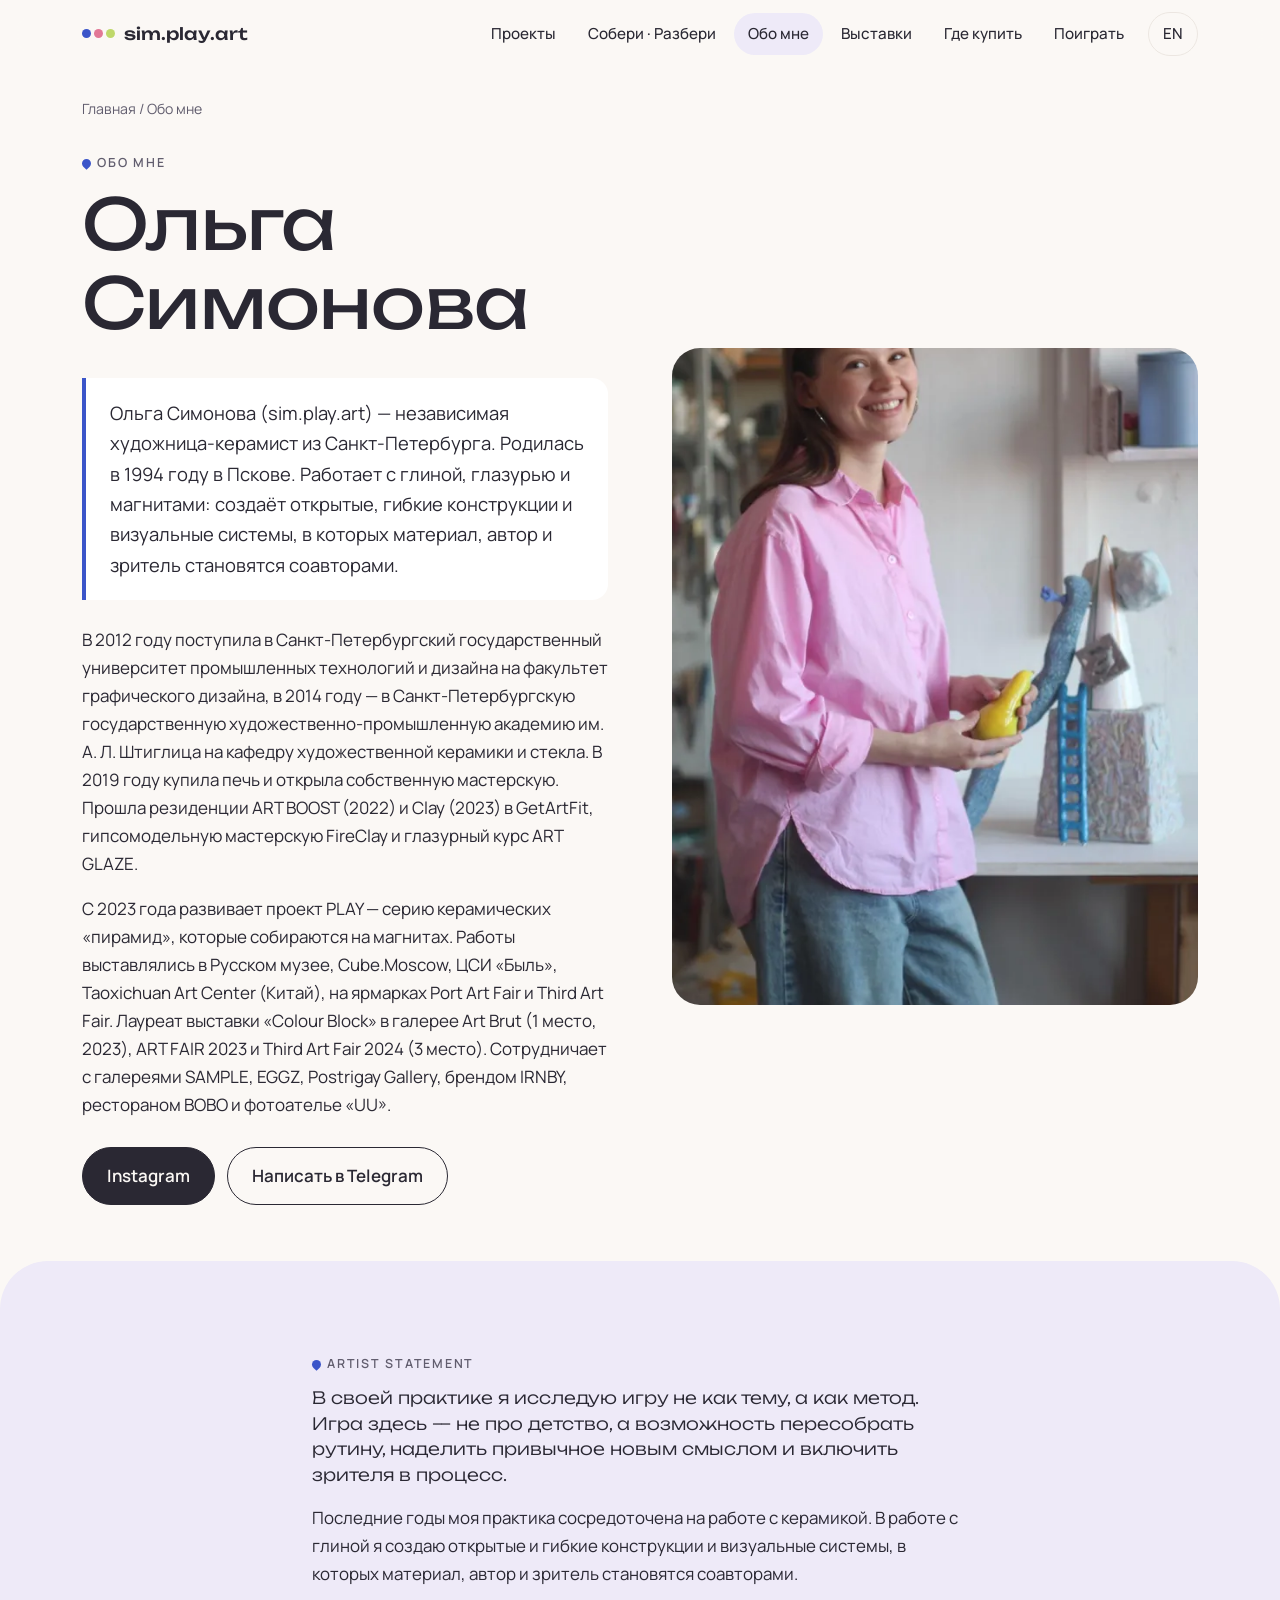
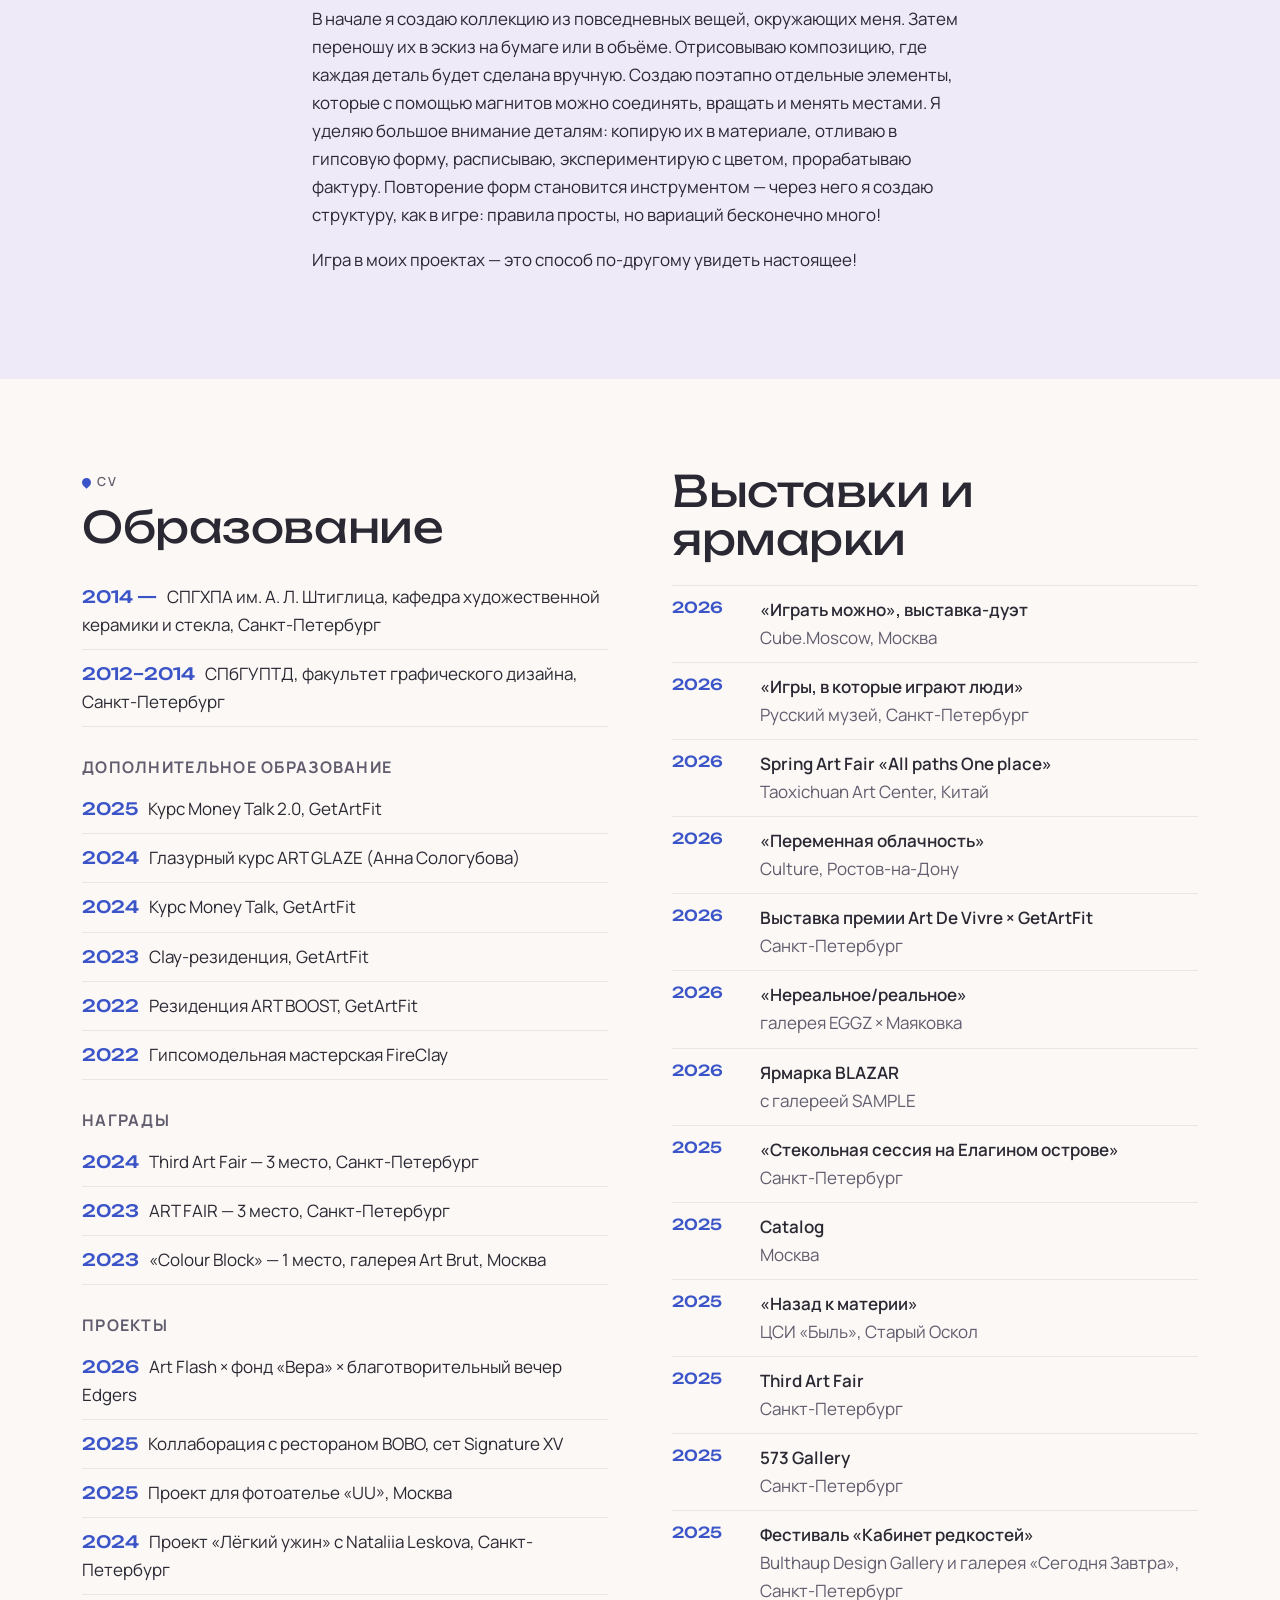
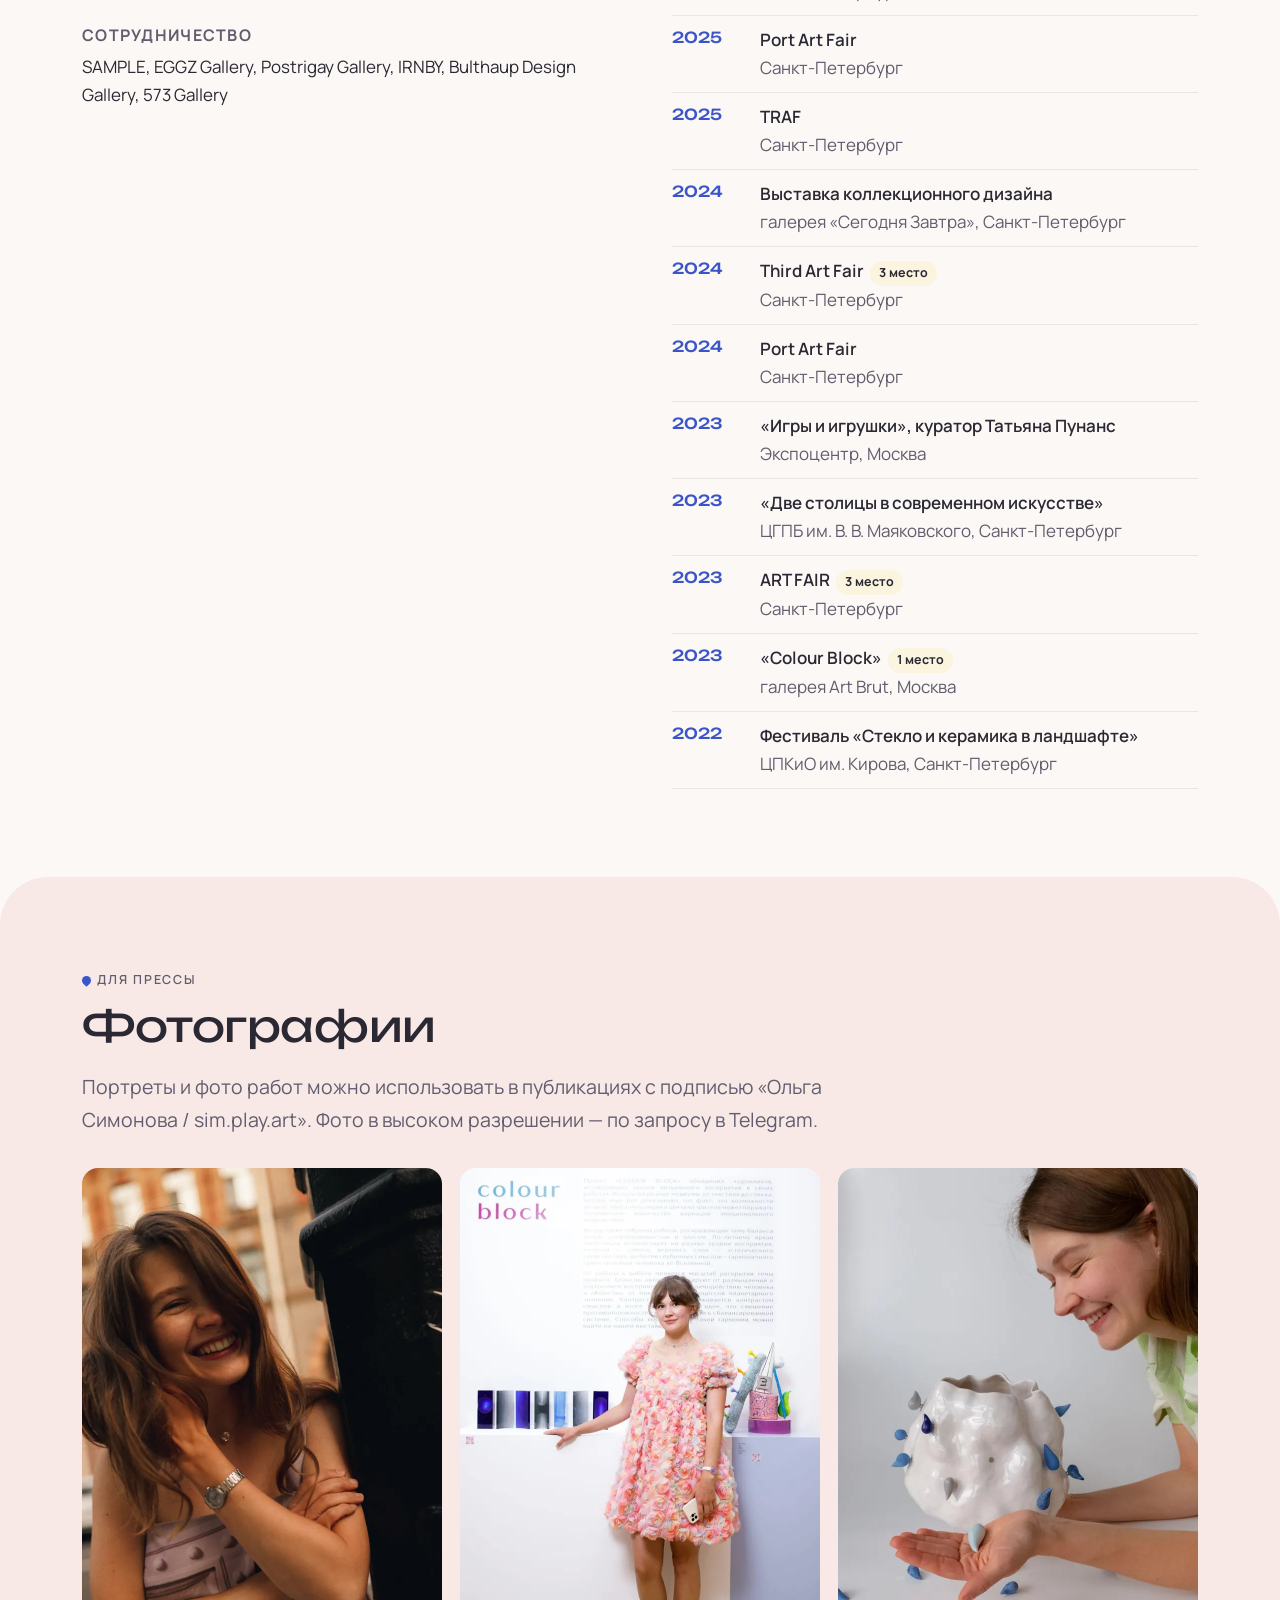
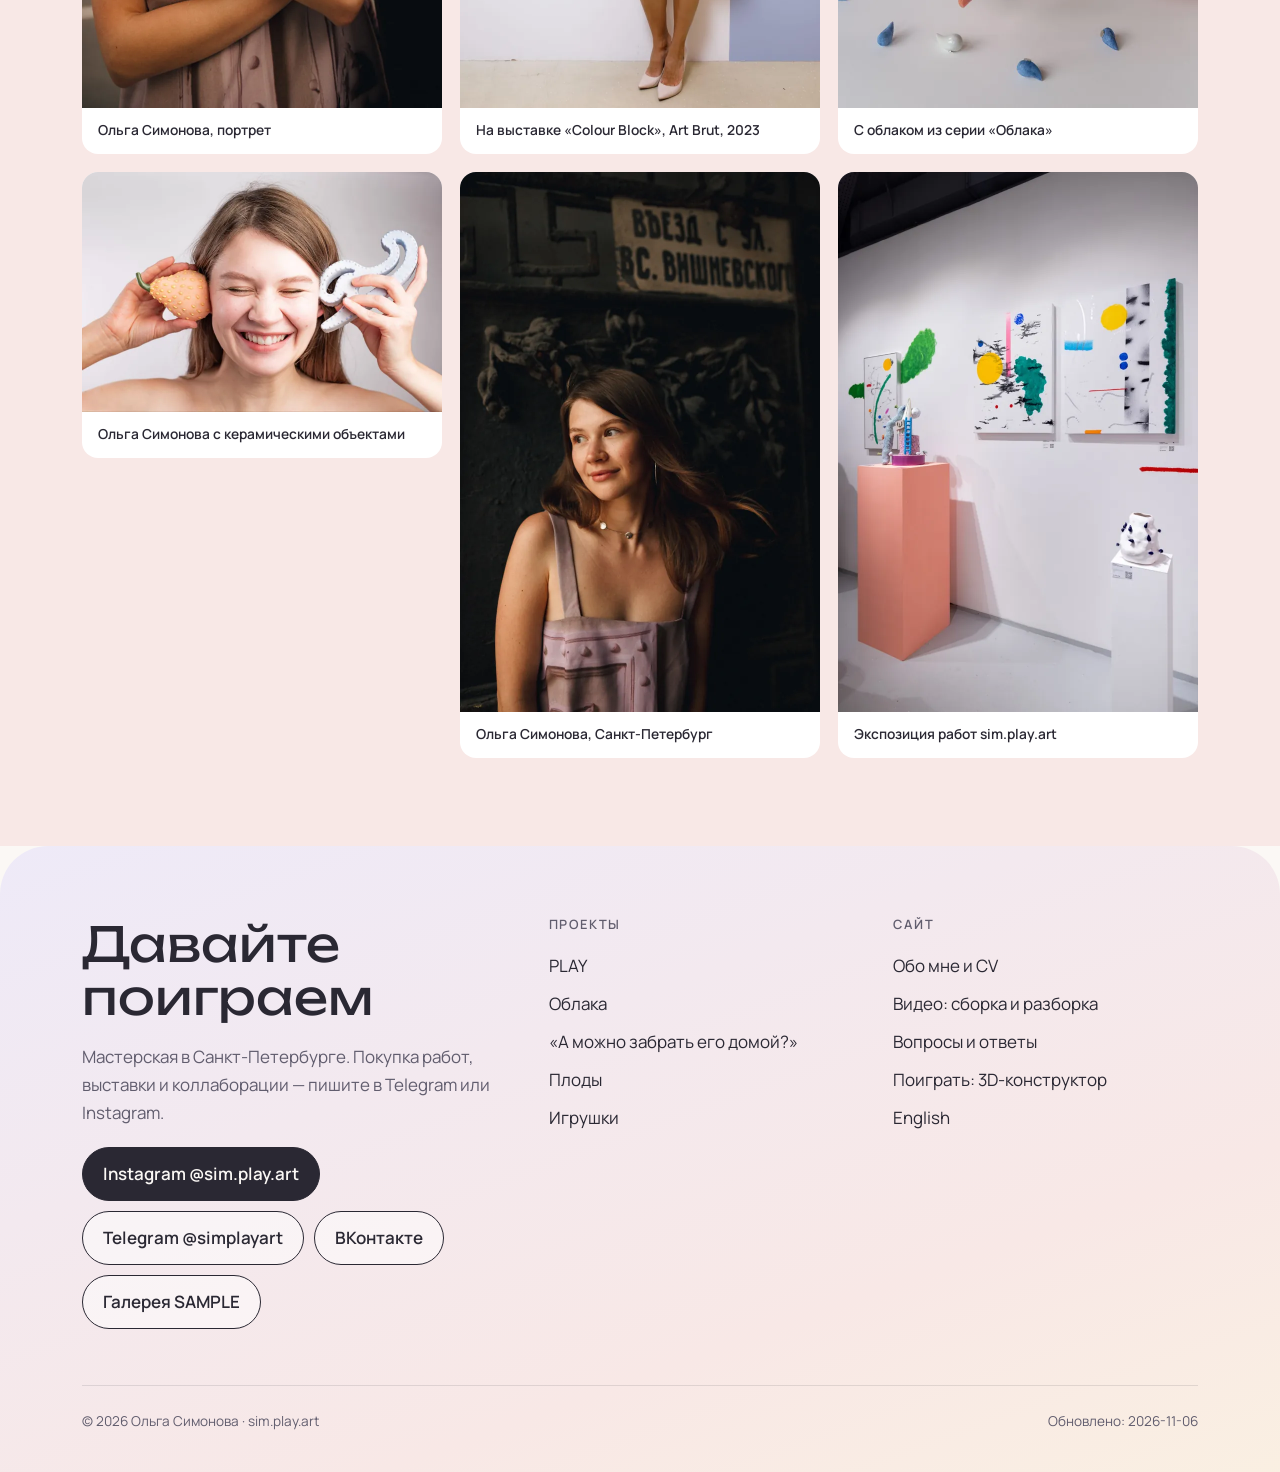
==== commit ecf8be80: "Add 3D builder PLAY (/play/) with sim.play.art relief, watermarks and usage rules - Browser-only thr" ====
--- a/docs/about/index.html
+++ b/docs/about/index.html
@@ -5,15 +5,15 @@
 <meta name="viewport" content="width=device-width,initial-scale=1">
 <title>Ольга Симонова — биография, CV, выставки · sim.play.art</title>
 <meta name="description" content="Биография и CV художницы-керамиста Ольги Симоновой (sim.play.art): образование (академия Штиглица), выставки в Русском музее и Cube.Moscow, награды, artist statement.">
-<link rel="canonical" href="https://nsimonov-design.github.io/simplayart/about/">
+<link rel="canonical" href="https://simplayart.ru/about/">
 
 <meta name="author" content="Ольга Симонова">
 <meta property="og:type" content="profile">
 <meta property="og:site_name" content="sim.play.art — Ольга Симонова">
 <meta property="og:title" content="Ольга Симонова — биография, CV, выставки · sim.play.art">
 <meta property="og:description" content="Биография и CV художницы-керамиста Ольги Симоновой (sim.play.art): образование (академия Штиглица), выставки в Русском музее и Cube.Moscow, награды, artist statement.">
-<meta property="og:url" content="https://nsimonov-design.github.io/simplayart/about/">
-<meta property="og:image" content="https://nsimonov-design.github.io/simplayart/img/og-olga-simonova.jpg">
+<meta property="og:url" content="https://simplayart.ru/about/">
+<meta property="og:image" content="https://simplayart.ru/img/og-olga-simonova.jpg">
 <meta property="og:locale" content="ru_RU">
 <meta name="twitter:card" content="summary_large_image">
 <meta name="theme-color" content="#FBF8F5">
@@ -21,14 +21,14 @@
 <link rel="preconnect" href="https://fonts.googleapis.com"><link rel="preconnect" href="https://fonts.gstatic.com" crossorigin>
 <link href="https://fonts.googleapis.com/css2?family=Manrope:wght@400;500;600;700&family=Unbounded:wght@300;400;500&display=swap&subset=cyrillic" rel="stylesheet">
 <link rel="stylesheet" href="../assets/style.css?v=d02bf5cd">
-<script type="application/ld+json">{"@context":"https://schema.org","@graph":[{"@type":"WebSite","@id":"https://nsimonov-design.github.io/simplayart/#website","url":"https://nsimonov-design.github.io/simplayart/","name":"Ольга Симонова — художница (sim.play.art)","inLanguage":["ru","en"],"publisher":{"@id":"https://nsimonov-design.github.io/simplayart/#person"},"about":{"@id":"https://nsimonov-design.github.io/simplayart/#person"}},{"@type":"Person","@id":"https://nsimonov-design.github.io/simplayart/#person","name":"Ольга Симонова","alternateName":["sim.play.art","Olga Simonova","SimPlayArt"],"givenName":"Ольга","familyName":"Симонова","jobTitle":"Художница-керамист","description":"Ольга Симонова (sim.play.art) — независимая художница-керамист из Санкт-Петербурга. Создаёт модульные керамические объекты на магнитах: детали можно соединять, вращать и менять местами, а зритель становится соавтором работы. Автор проекта PLAY (с 2023 года), серий «Облака» и «А можно забрать его домой?». Работы представлены в галерее SAMPLE.","url":"https://nsimonov-design.github.io/simplayart/","image":"https://nsimonov-design.github.io/simplayart/img/olga-simonova-hudozhnitsa-keramist.webp","birthPlace":{"@type":"Place","name":"Псков, Россия"},"homeLocation":{"@type":"Place","name":"Санкт-Петербург, Россия"},"knowsAbout":["керамика","художественная керамика","коллекционный дизайн","глазури","ручная лепка","литьё в гипсовые формы","ceramic art"],"sameAs":["https://www.instagram.com/sim.play.art/","https://t.me/simplayart","https://vk.ru/simplayart","https://sample-art.com/authors/olga-simonova"],"alumniOf":[{"@type":"CollegeOrUniversity","name":"Санкт-Петербургская государственная художественно-промышленная академия имени А. Л. Штиглица"},{"@type":"CollegeOrUniversity","name":"Санкт-Петербургский государственный университет промышленных технологий и дизайна"}],"award":["Third Art Fair — 3 место, Санкт-Петербург (2024)","ART FAIR — 3 место, Санкт-Петербург (2023)","«Colour Block» — 1 место, галерея Art Brut, Москва (2023)"],"memberOf":{"@type":"ArtGallery","name":"SAMPLE","url":"https://sample-art.com/"}},{"@type":"BreadcrumbList","itemListElement":[{"@type":"ListItem","position":1,"name":"Главная","item":"https://nsimonov-design.github.io/simplayart/"},{"@type":"ListItem","position":2,"name":"Обо мне","item":"https://nsimonov-design.github.io/simplayart/about/"}]},{"@type":"ProfilePage","url":"https://nsimonov-design.github.io/simplayart/about/","name":"Ольга Симонова — биография и CV","mainEntity":{"@id":"https://nsimonov-design.github.io/simplayart/#person"},"dateModified":"2026-11-06"},{"@type":"ExhibitionEvent","name":"«Играть можно», выставка-дуэт","startDate":"2026","location":{"@type":"Place","name":"Cube.Moscow, Москва"},"performer":{"@id":"https://nsimonov-design.github.io/simplayart/#person"}},{"@type":"ExhibitionEvent","name":"«Игры, в которые играют люди»","startDate":"2026","location":{"@type":"Place","name":"Русский музей, Санкт-Петербург"},"performer":{"@id":"https://nsimonov-design.github.io/simplayart/#person"}},{"@type":"ExhibitionEvent","name":"Spring Art Fair «All paths One place»","startDate":"2026","location":{"@type":"Place","name":"Taoxichuan Art Center, Китай"},"performer":{"@id":"https://nsimonov-design.github.io/simplayart/#person"}},{"@type":"ExhibitionEvent","name":"«Переменная облачность»","startDate":"2026","location":{"@type":"Place","name":"Culture, Ростов-на-Дону"},"performer":{"@id":"https://nsimonov-design.github.io/simplayart/#person"}},{"@type":"ExhibitionEvent","name":"Ярмарка BLAZAR","startDate":"2026","location":{"@type":"Place","name":"с галереей SAMPLE"},"performer":{"@id":"https://nsimonov-design.github.io/simplayart/#person"}},{"@type":"ExhibitionEvent","name":"«Назад к материи»","startDate":"2025","location":{"@type":"Place","name":"ЦСИ «Быль», Старый Оскол"},"performer":{"@id":"https://nsimonov-design.github.io/simplayart/#person"}},{"@type":"ExhibitionEvent","name":"Фестиваль «Кабинет редкостей»","startDate":"2025","location":{"@type":"Place","name":"Bulthaup Design Gallery и галерея «Сегодня Завтра», Санкт-Петербург"},"performer":{"@id":"https://nsimonov-design.github.io/simplayart/#person"}},{"@type":"ExhibitionEvent","name":"Third Art Fair","startDate":"2024","location":{"@type":"Place","name":"Санкт-Петербург"},"performer":{"@id":"https://nsimonov-design.github.io/simplayart/#person"}},{"@type":"ExhibitionEvent","name":"«Colour Block»","startDate":"2023","location":{"@type":"Place","name":"галерея Art Brut, Москва"},"performer":{"@id":"https://nsimonov-design.github.io/simplayart/#person"}}]}</script>
+<script type="application/ld+json">{"@context":"https://schema.org","@graph":[{"@type":"WebSite","@id":"https://simplayart.ru/#website","url":"https://simplayart.ru/","name":"Ольга Симонова — художница (sim.play.art)","inLanguage":["ru","en"],"publisher":{"@id":"https://simplayart.ru/#person"},"about":{"@id":"https://simplayart.ru/#person"}},{"@type":"Person","@id":"https://simplayart.ru/#person","name":"Ольга Симонова","alternateName":["sim.play.art","Olga Simonova","SimPlayArt"],"givenName":"Ольга","familyName":"Симонова","jobTitle":"Художница-керамист","description":"Ольга Симонова (sim.play.art) — независимая художница-керамист из Санкт-Петербурга. Создаёт модульные керамические объекты на магнитах: детали можно соединять, вращать и менять местами, а зритель становится соавтором работы. Автор проекта PLAY (с 2023 года), серий «Облака» и «А можно забрать его домой?». Работы представлены в галерее SAMPLE.","url":"https://simplayart.ru/","image":"https://simplayart.ru/img/olga-simonova-hudozhnitsa-keramist.webp","birthPlace":{"@type":"Place","name":"Псков, Россия"},"homeLocation":{"@type":"Place","name":"Санкт-Петербург, Россия"},"knowsAbout":["керамика","художественная керамика","коллекционный дизайн","глазури","ручная лепка","литьё в гипсовые формы","ceramic art"],"sameAs":["https://www.instagram.com/sim.play.art/","https://t.me/simplayart","https://vk.ru/simplayart","https://sample-art.com/authors/olga-simonova"],"alumniOf":[{"@type":"CollegeOrUniversity","name":"Санкт-Петербургская государственная художественно-промышленная академия имени А. Л. Штиглица"},{"@type":"CollegeOrUniversity","name":"Санкт-Петербургский государственный университет промышленных технологий и дизайна"}],"award":["Third Art Fair — 3 место, Санкт-Петербург (2024)","ART FAIR — 3 место, Санкт-Петербург (2023)","«Colour Block» — 1 место, галерея Art Brut, Москва (2023)"],"memberOf":{"@type":"ArtGallery","name":"SAMPLE","url":"https://sample-art.com/"}},{"@type":"BreadcrumbList","itemListElement":[{"@type":"ListItem","position":1,"name":"Главная","item":"https://simplayart.ru/"},{"@type":"ListItem","position":2,"name":"Обо мне","item":"https://simplayart.ru/about/"}]},{"@type":"ProfilePage","url":"https://simplayart.ru/about/","name":"Ольга Симонова — биография и CV","mainEntity":{"@id":"https://simplayart.ru/#person"},"dateModified":"2026-11-06"},{"@type":"ExhibitionEvent","name":"«Играть можно», выставка-дуэт","startDate":"2026","location":{"@type":"Place","name":"Cube.Moscow, Москва"},"performer":{"@id":"https://simplayart.ru/#person"}},{"@type":"ExhibitionEvent","name":"«Игры, в которые играют люди»","startDate":"2026","location":{"@type":"Place","name":"Русский музей, Санкт-Петербург"},"performer":{"@id":"https://simplayart.ru/#person"}},{"@type":"ExhibitionEvent","name":"Spring Art Fair «All paths One place»","startDate":"2026","location":{"@type":"Place","name":"Taoxichuan Art Center, Китай"},"performer":{"@id":"https://simplayart.ru/#person"}},{"@type":"ExhibitionEvent","name":"«Переменная облачность»","startDate":"2026","location":{"@type":"Place","name":"Culture, Ростов-на-Дону"},"performer":{"@id":"https://simplayart.ru/#person"}},{"@type":"ExhibitionEvent","name":"Ярмарка BLAZAR","startDate":"2026","location":{"@type":"Place","name":"с галереей SAMPLE"},"performer":{"@id":"https://simplayart.ru/#person"}},{"@type":"ExhibitionEvent","name":"«Назад к материи»","startDate":"2025","location":{"@type":"Place","name":"ЦСИ «Быль», Старый Оскол"},"performer":{"@id":"https://simplayart.ru/#person"}},{"@type":"ExhibitionEvent","name":"Фестиваль «Кабинет редкостей»","startDate":"2025","location":{"@type":"Place","name":"Bulthaup Design Gallery и галерея «Сегодня Завтра», Санкт-Петербург"},"performer":{"@id":"https://simplayart.ru/#person"}},{"@type":"ExhibitionEvent","name":"Third Art Fair","startDate":"2024","location":{"@type":"Place","name":"Санкт-Петербург"},"performer":{"@id":"https://simplayart.ru/#person"}},{"@type":"ExhibitionEvent","name":"«Colour Block»","startDate":"2023","location":{"@type":"Place","name":"галерея Art Brut, Москва"},"performer":{"@id":"https://simplayart.ru/#person"}}]}</script>
 </head>
 <body>
 <a class="skip" href="#main">К содержанию</a>
 <header class="site-head"><div class="wrap head-in">
 <a class="logo" href="../" aria-label="sim.play.art — на главную"><span class="logo-dots"><i></i><i></i><i></i></span>sim.play.art</a>
 <button class="burger" aria-label="Меню" aria-expanded="false" aria-controls="nav"><span></span><span></span><span></span></button>
-<nav class="nav" id="nav" aria-label="Основная навигация"><a href="../#projects">Проекты</a><a href="../#play-video">Собери · Разбери</a><a href="../about/" aria-current="page">Обо мне</a><a href="../about/#cv">Выставки</a><a href="../#buy">Где купить</a><a class="lang" href="../en/" hreflang="en" lang="en">EN</a></nav>
+<nav class="nav" id="nav" aria-label="Основная навигация"><a href="../#projects">Проекты</a><a href="../#play-video">Собери · Разбери</a><a href="../about/" aria-current="page">Обо мне</a><a href="../about/#cv">Выставки</a><a href="../#buy">Где купить</a><a href="../play/">Поиграть</a><a class="lang" href="../en/" hreflang="en" lang="en">EN</a></nav>
 </div></header>
 <main id="main">
 <div class="wrap crumbs"><a href="../">Главная</a> / Обо мне</div>
@@ -64,6 +64,7 @@
 <li><a href="../about/">Обо мне и CV</a></li>
 <li><a href="../#play-video">Видео: сборка и разборка</a></li>
 <li><a href="../#faq">Вопросы и ответы</a></li>
+<li><a href="../play/">Поиграть: 3D-конструктор</a></li>
 <li><a href="../en/">English</a></li></ul></div>
 </div>
 <div class="copy"><span>© 2026 Ольга Симонова · sim.play.art</span><span>Обновлено: 2026-11-06</span></div>
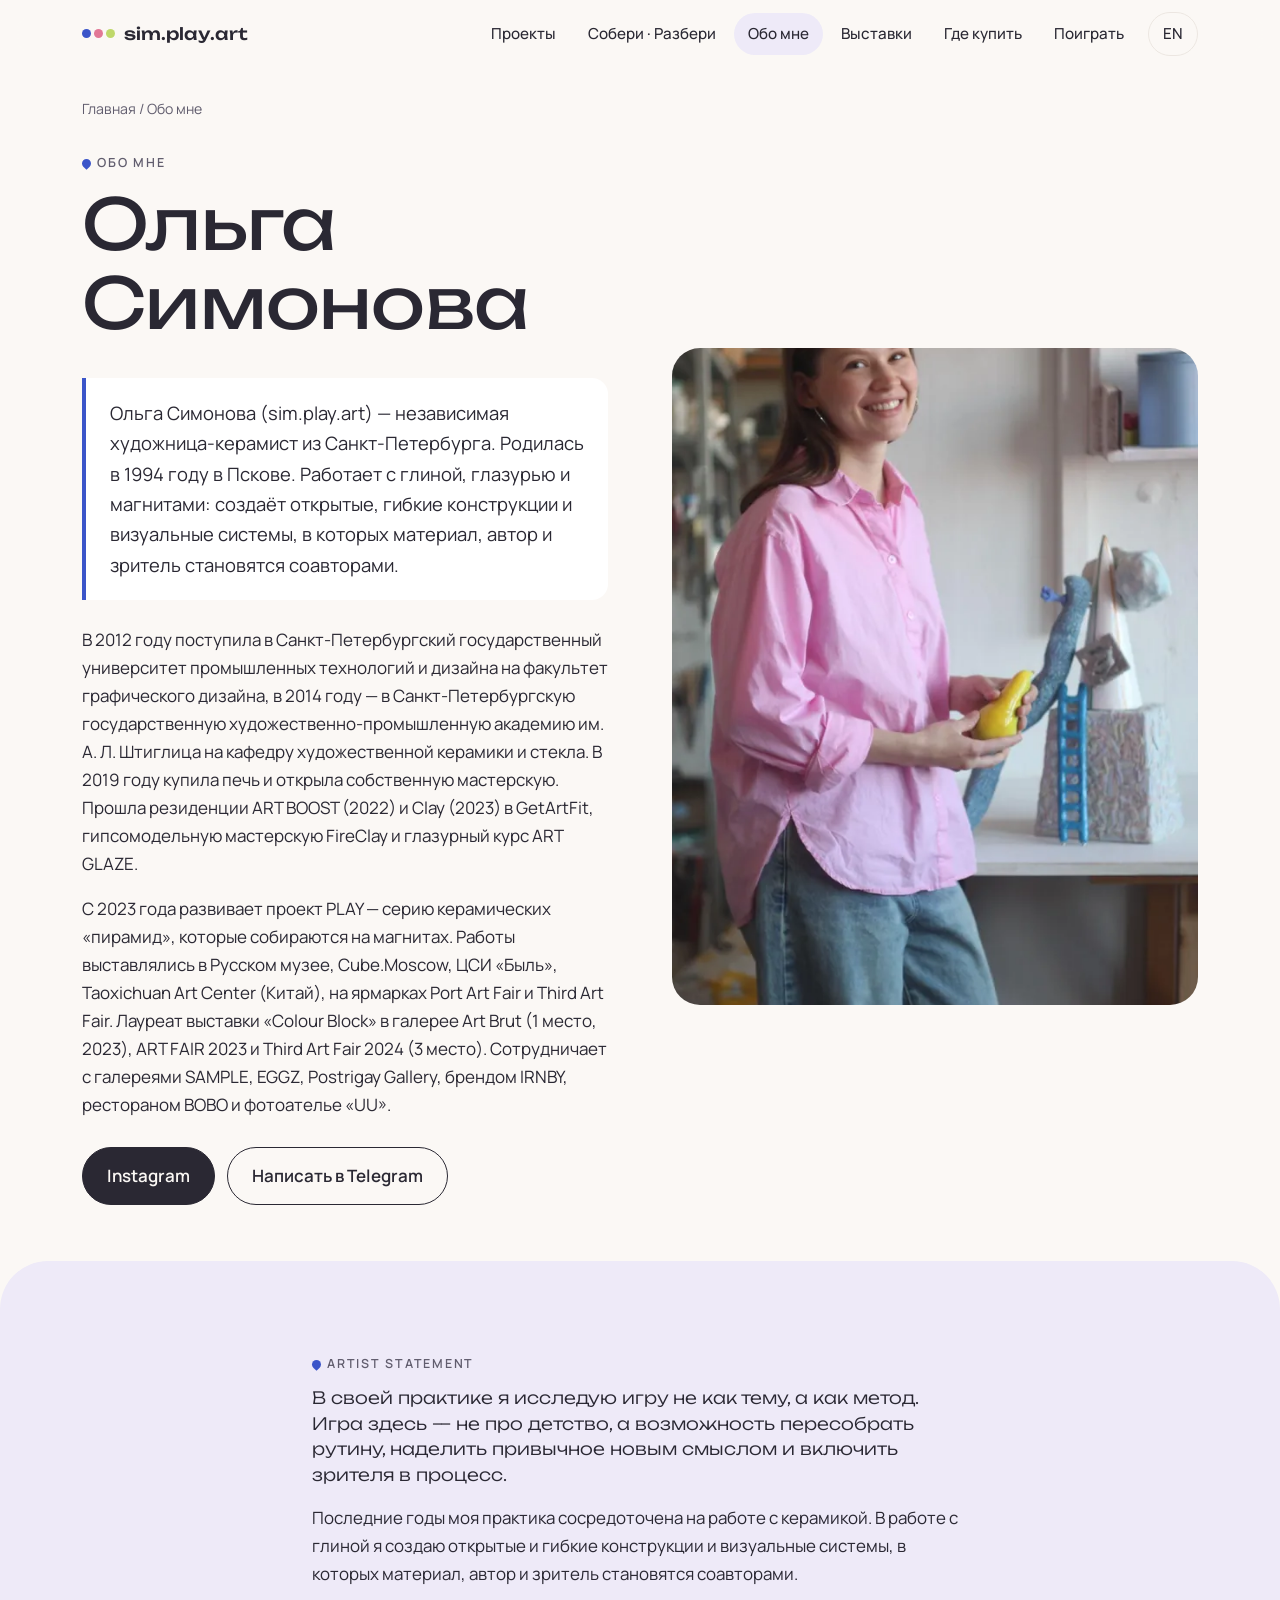
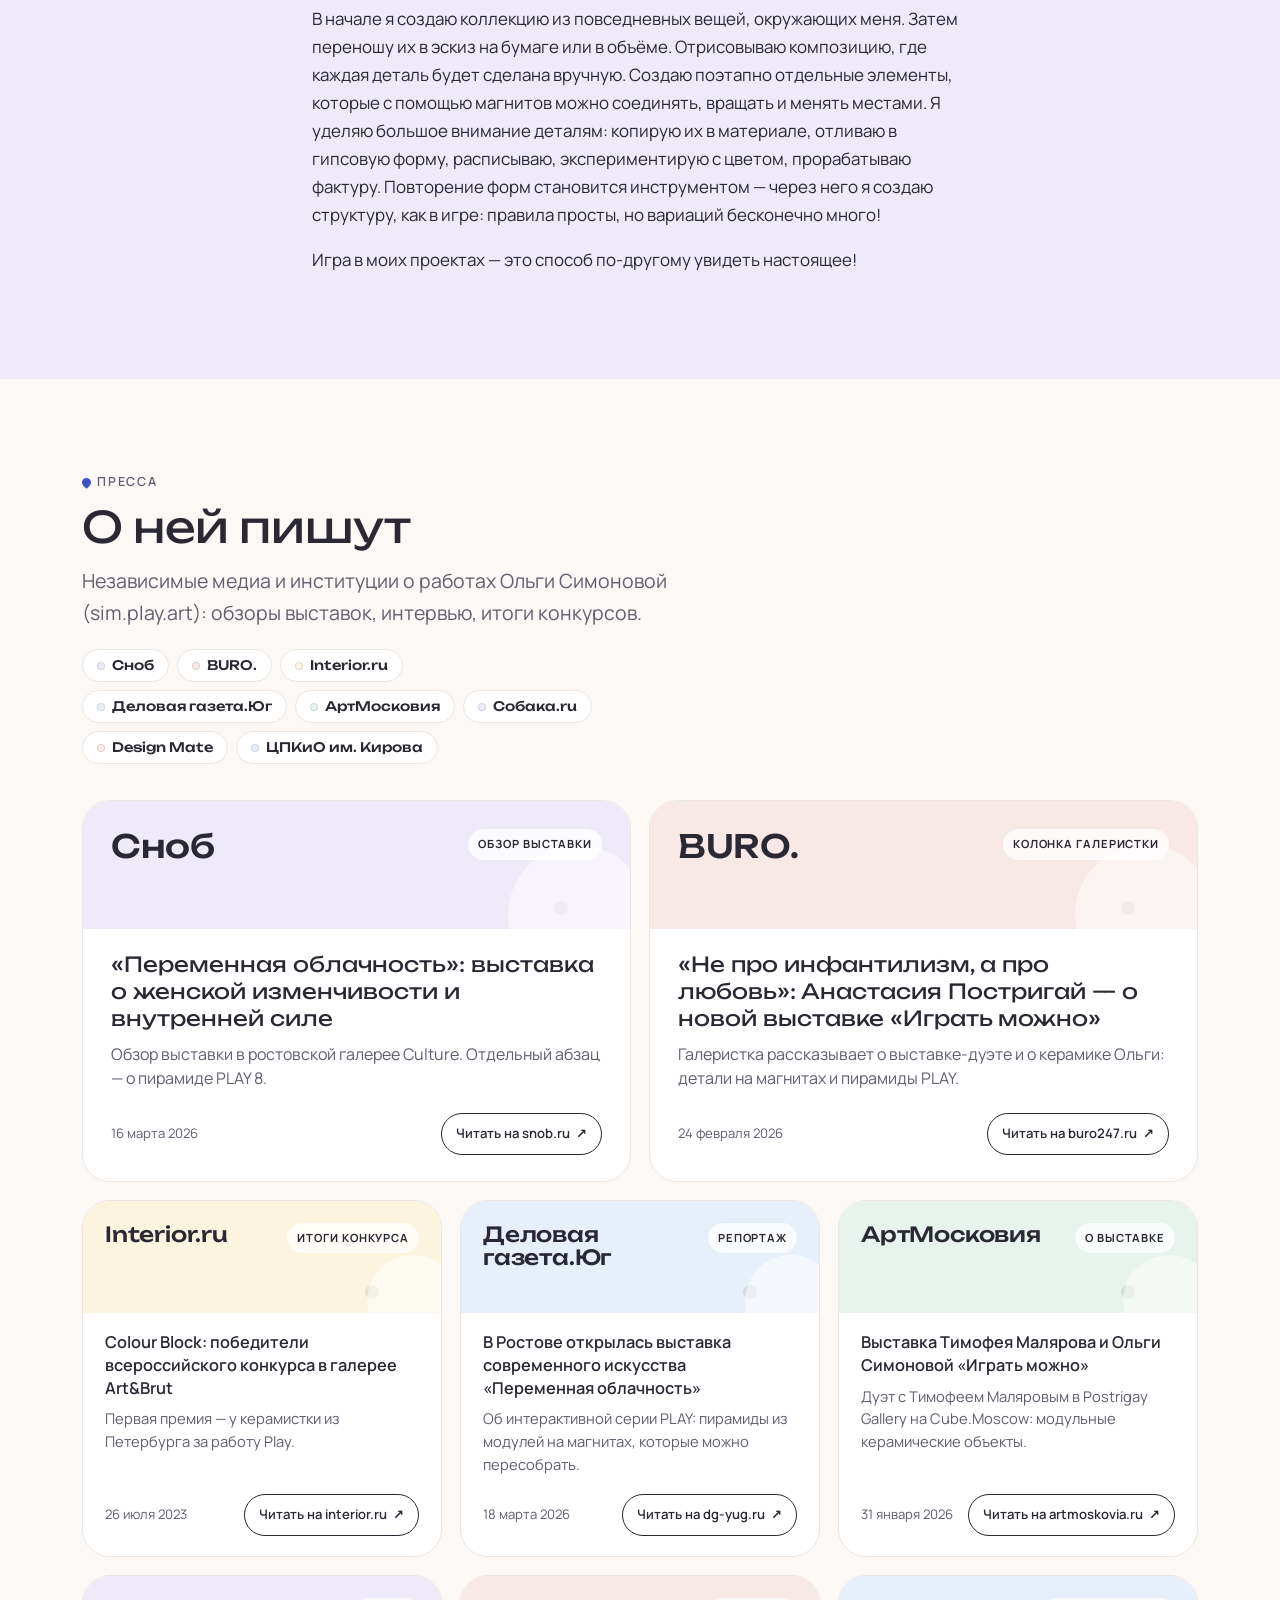
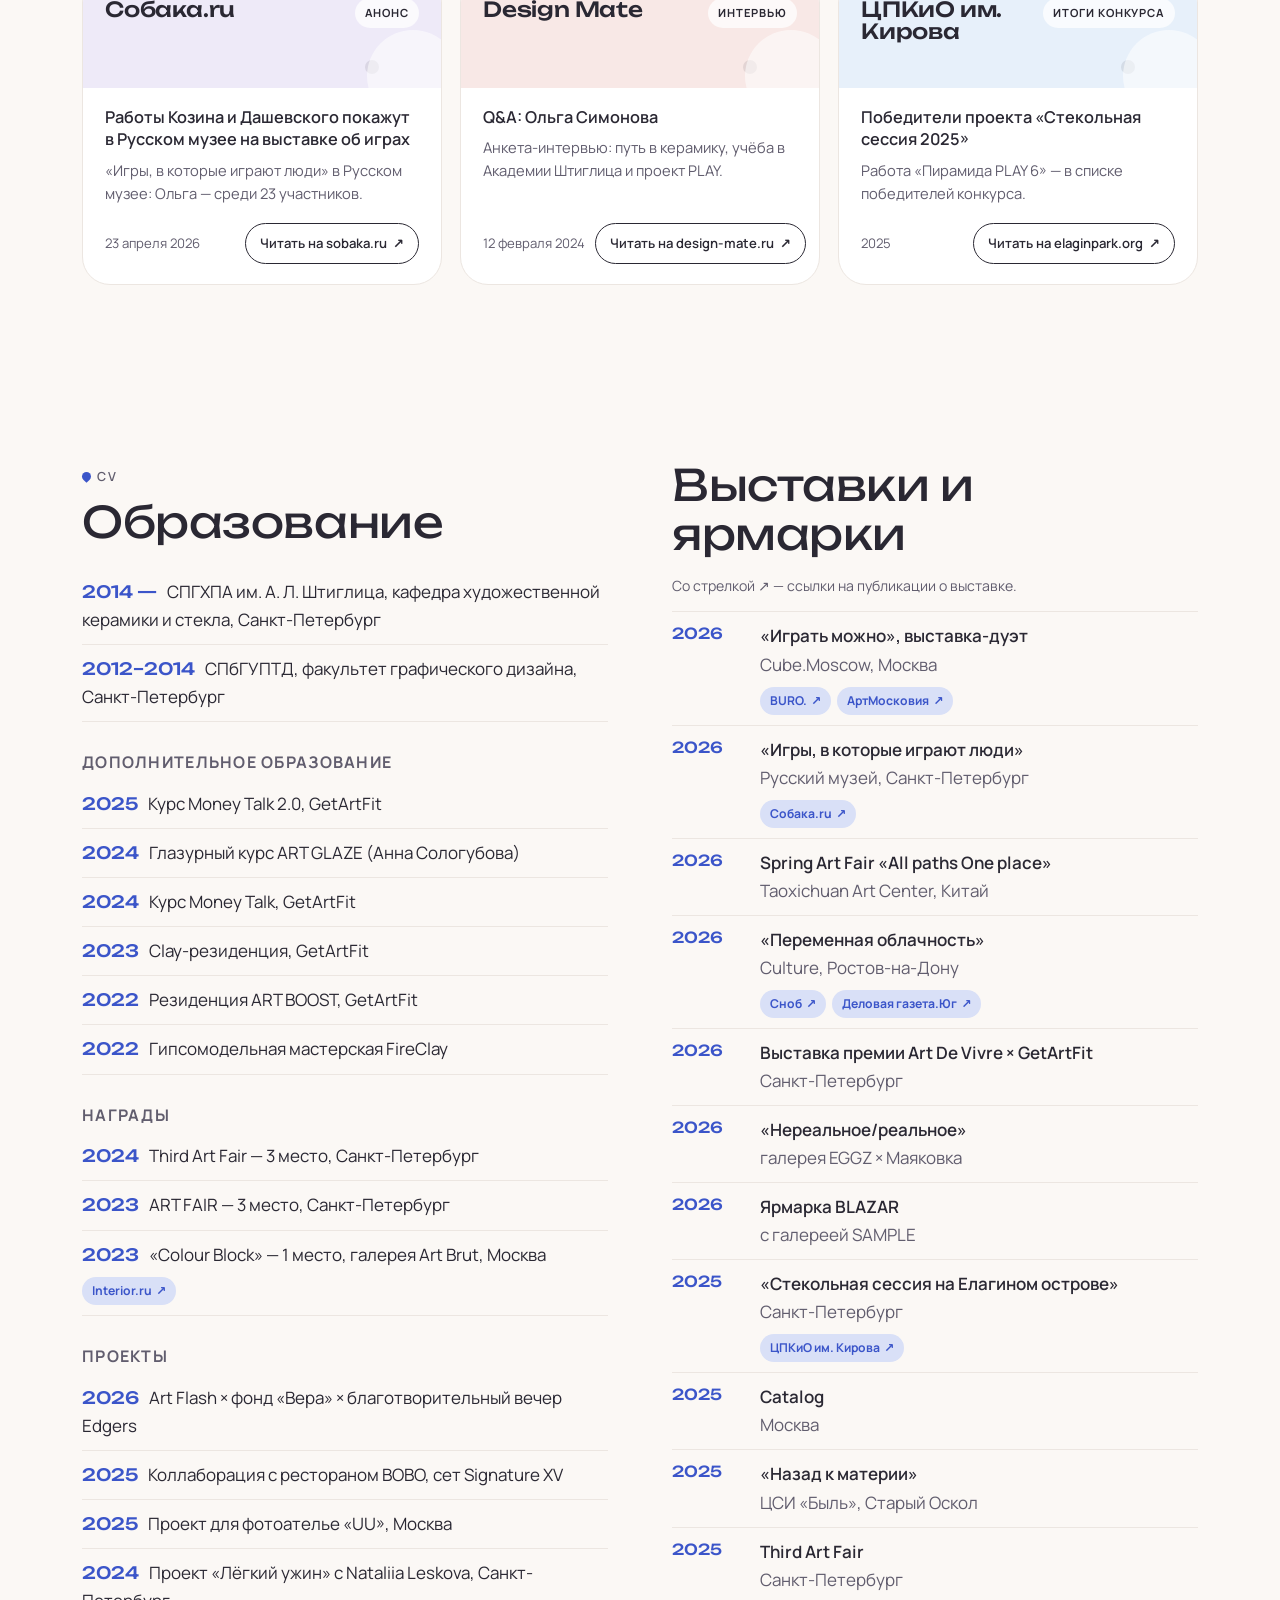
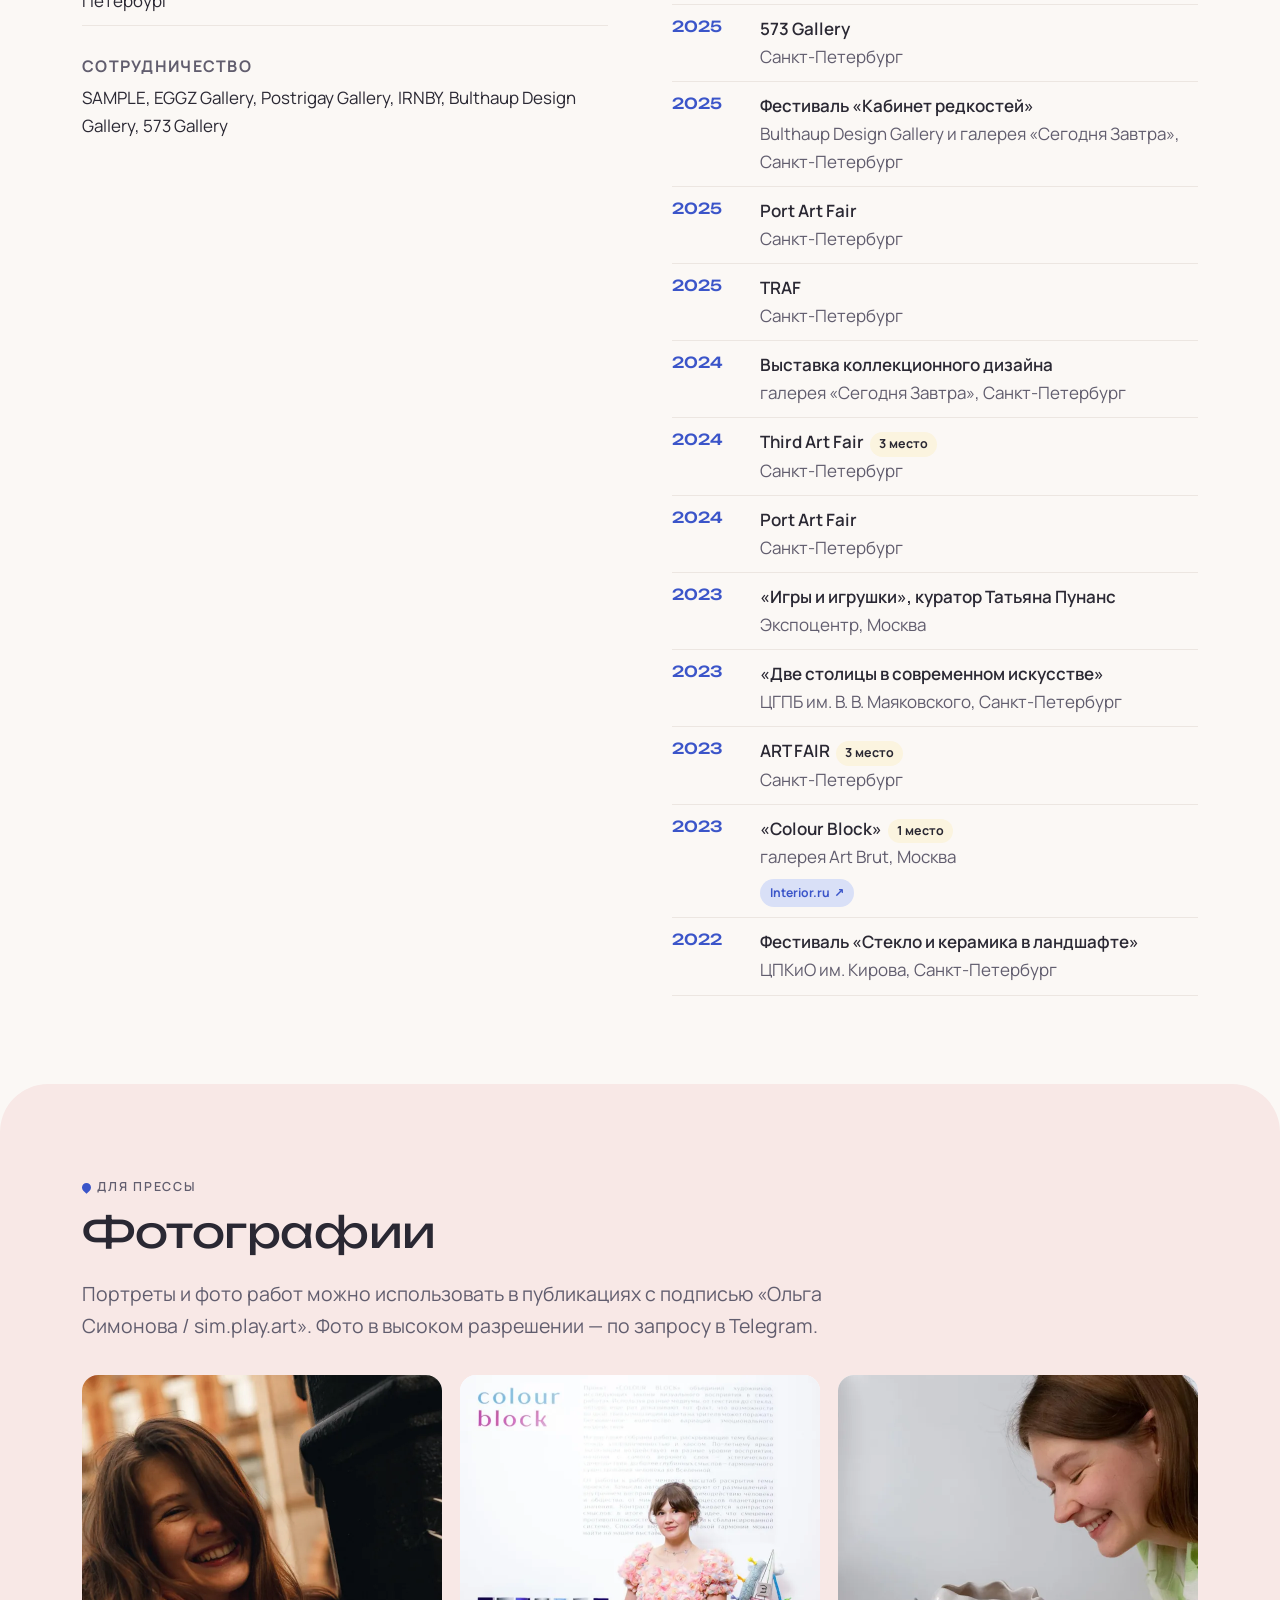
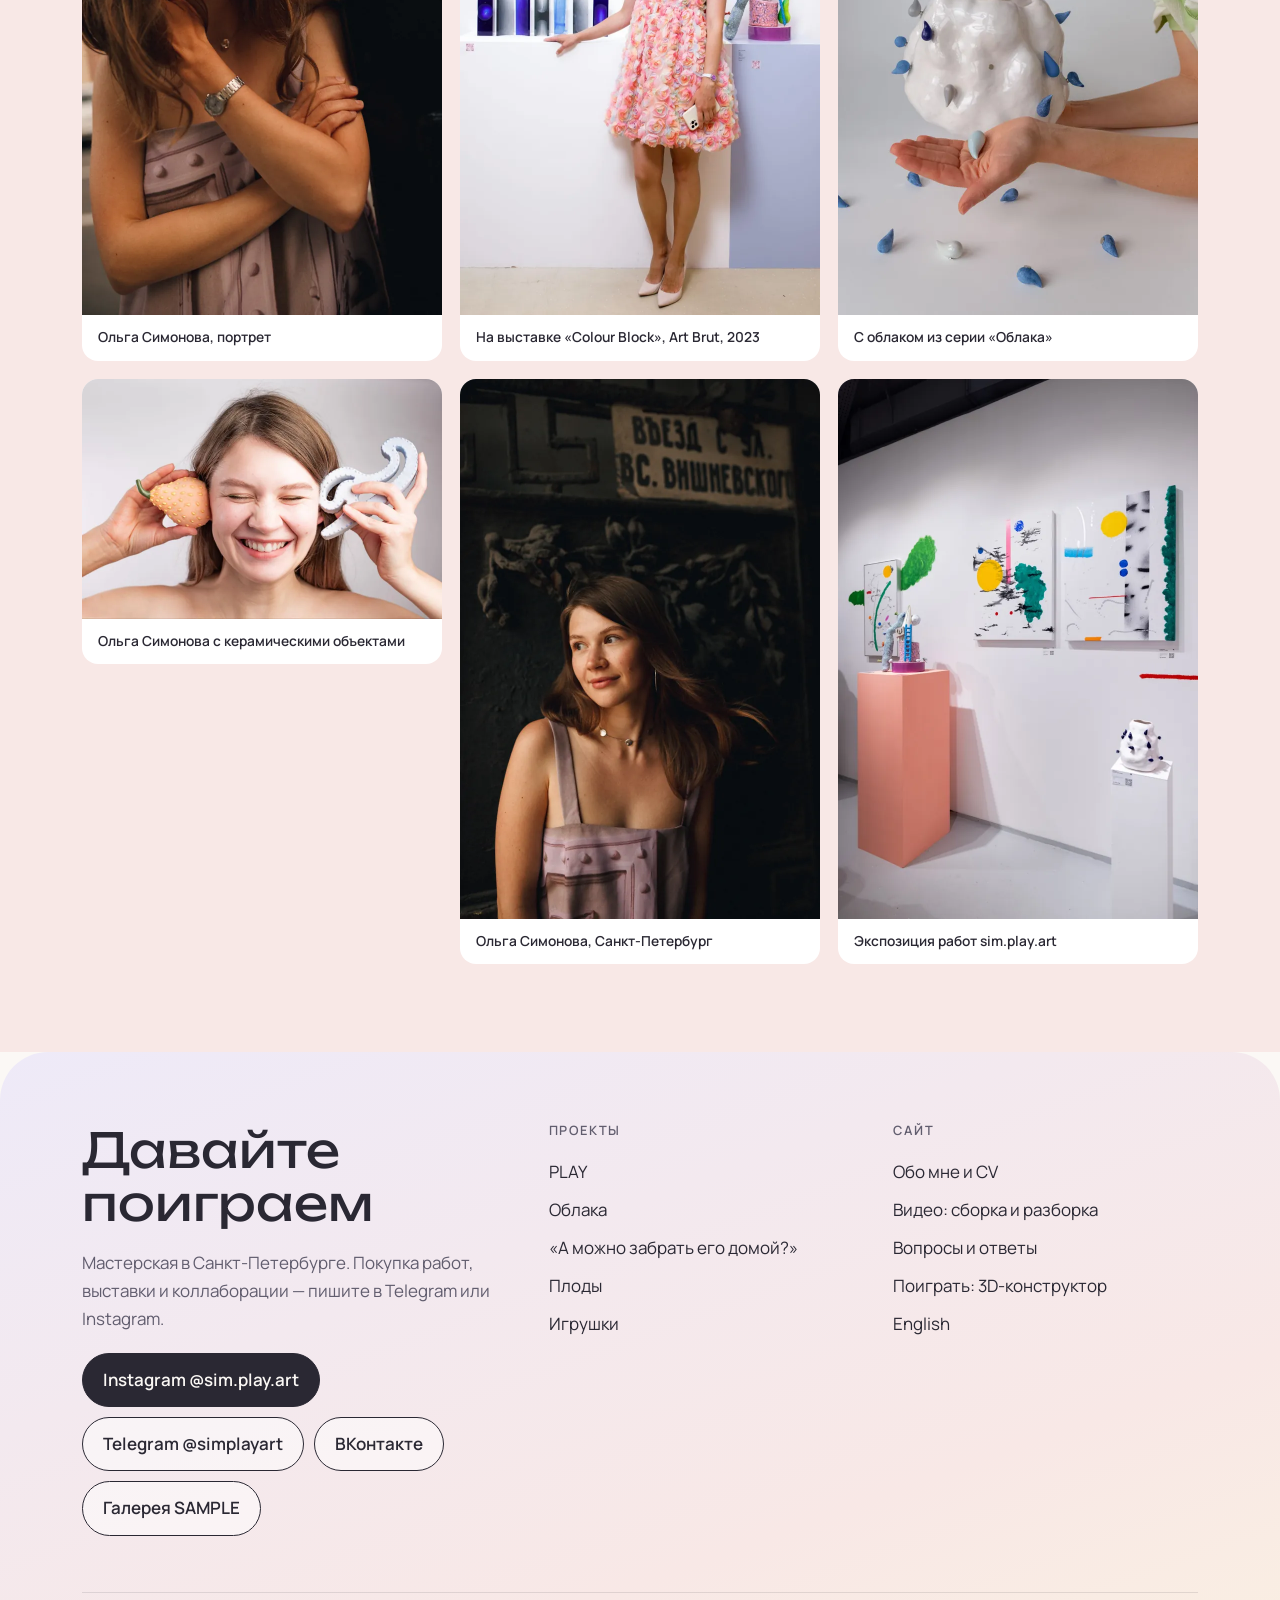
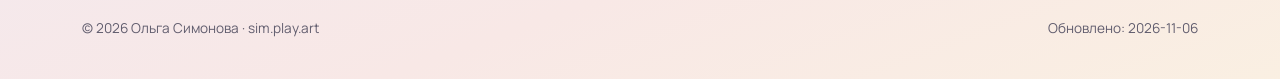
==== commit a5b04410: "Add «О ней пишут» press block, CV source links, subjectOf schema and press list in llms.txt Co-Autho" ====
--- a/docs/about/index.html
+++ b/docs/about/index.html
@@ -20,8 +20,8 @@
 <link rel="icon" href="data:image/svg+xml,%3Csvg xmlns='http://www.w3.org/2000/svg' viewBox='0 0 32 32'%3E%3Ccircle cx='7' cy='16' r='5' fill='%233B55C9'/%3E%3Ccircle cx='16' cy='16' r='5' fill='%23E27896'/%3E%3Ccircle cx='25' cy='16' r='5' fill='%23BFD86A'/%3E%3C/svg%3E">
 <link rel="preconnect" href="https://fonts.googleapis.com"><link rel="preconnect" href="https://fonts.gstatic.com" crossorigin>
 <link href="https://fonts.googleapis.com/css2?family=Manrope:wght@400;500;600;700&family=Unbounded:wght@300;400;500&display=swap&subset=cyrillic" rel="stylesheet">
-<link rel="stylesheet" href="../assets/style.css?v=d02bf5cd">
-<script type="application/ld+json">{"@context":"https://schema.org","@graph":[{"@type":"WebSite","@id":"https://simplayart.ru/#website","url":"https://simplayart.ru/","name":"Ольга Симонова — художница (sim.play.art)","inLanguage":["ru","en"],"publisher":{"@id":"https://simplayart.ru/#person"},"about":{"@id":"https://simplayart.ru/#person"}},{"@type":"Person","@id":"https://simplayart.ru/#person","name":"Ольга Симонова","alternateName":["sim.play.art","Olga Simonova","SimPlayArt"],"givenName":"Ольга","familyName":"Симонова","jobTitle":"Художница-керамист","description":"Ольга Симонова (sim.play.art) — независимая художница-керамист из Санкт-Петербурга. Создаёт модульные керамические объекты на магнитах: детали можно соединять, вращать и менять местами, а зритель становится соавтором работы. Автор проекта PLAY (с 2023 года), серий «Облака» и «А можно забрать его домой?». Работы представлены в галерее SAMPLE.","url":"https://simplayart.ru/","image":"https://simplayart.ru/img/olga-simonova-hudozhnitsa-keramist.webp","birthPlace":{"@type":"Place","name":"Псков, Россия"},"homeLocation":{"@type":"Place","name":"Санкт-Петербург, Россия"},"knowsAbout":["керамика","художественная керамика","коллекционный дизайн","глазури","ручная лепка","литьё в гипсовые формы","ceramic art"],"sameAs":["https://www.instagram.com/sim.play.art/","https://t.me/simplayart","https://vk.ru/simplayart","https://sample-art.com/authors/olga-simonova"],"alumniOf":[{"@type":"CollegeOrUniversity","name":"Санкт-Петербургская государственная художественно-промышленная академия имени А. Л. Штиглица"},{"@type":"CollegeOrUniversity","name":"Санкт-Петербургский государственный университет промышленных технологий и дизайна"}],"award":["Third Art Fair — 3 место, Санкт-Петербург (2024)","ART FAIR — 3 место, Санкт-Петербург (2023)","«Colour Block» — 1 место, галерея Art Brut, Москва (2023)"],"memberOf":{"@type":"ArtGallery","name":"SAMPLE","url":"https://sample-art.com/"}},{"@type":"BreadcrumbList","itemListElement":[{"@type":"ListItem","position":1,"name":"Главная","item":"https://simplayart.ru/"},{"@type":"ListItem","position":2,"name":"Обо мне","item":"https://simplayart.ru/about/"}]},{"@type":"ProfilePage","url":"https://simplayart.ru/about/","name":"Ольга Симонова — биография и CV","mainEntity":{"@id":"https://simplayart.ru/#person"},"dateModified":"2026-11-06"},{"@type":"ExhibitionEvent","name":"«Играть можно», выставка-дуэт","startDate":"2026","location":{"@type":"Place","name":"Cube.Moscow, Москва"},"performer":{"@id":"https://simplayart.ru/#person"}},{"@type":"ExhibitionEvent","name":"«Игры, в которые играют люди»","startDate":"2026","location":{"@type":"Place","name":"Русский музей, Санкт-Петербург"},"performer":{"@id":"https://simplayart.ru/#person"}},{"@type":"ExhibitionEvent","name":"Spring Art Fair «All paths One place»","startDate":"2026","location":{"@type":"Place","name":"Taoxichuan Art Center, Китай"},"performer":{"@id":"https://simplayart.ru/#person"}},{"@type":"ExhibitionEvent","name":"«Переменная облачность»","startDate":"2026","location":{"@type":"Place","name":"Culture, Ростов-на-Дону"},"performer":{"@id":"https://simplayart.ru/#person"}},{"@type":"ExhibitionEvent","name":"Ярмарка BLAZAR","startDate":"2026","location":{"@type":"Place","name":"с галереей SAMPLE"},"performer":{"@id":"https://simplayart.ru/#person"}},{"@type":"ExhibitionEvent","name":"«Назад к материи»","startDate":"2025","location":{"@type":"Place","name":"ЦСИ «Быль», Старый Оскол"},"performer":{"@id":"https://simplayart.ru/#person"}},{"@type":"ExhibitionEvent","name":"Фестиваль «Кабинет редкостей»","startDate":"2025","location":{"@type":"Place","name":"Bulthaup Design Gallery и галерея «Сегодня Завтра», Санкт-Петербург"},"performer":{"@id":"https://simplayart.ru/#person"}},{"@type":"ExhibitionEvent","name":"Third Art Fair","startDate":"2024","location":{"@type":"Place","name":"Санкт-Петербург"},"performer":{"@id":"https://simplayart.ru/#person"}},{"@type":"ExhibitionEvent","name":"«Colour Block»","startDate":"2023","location":{"@type":"Place","name":"галерея Art Brut, Москва"},"performer":{"@id":"https://simplayart.ru/#person"}}]}</script>
+<link rel="stylesheet" href="../assets/style.css?v=f7e85dba">
+<script type="application/ld+json">{"@context":"https://schema.org","@graph":[{"@type":"WebSite","@id":"https://simplayart.ru/#website","url":"https://simplayart.ru/","name":"Ольга Симонова — художница (sim.play.art)","inLanguage":["ru","en"],"publisher":{"@id":"https://simplayart.ru/#person"},"about":{"@id":"https://simplayart.ru/#person"}},{"@type":"Person","@id":"https://simplayart.ru/#person","name":"Ольга Симонова","alternateName":["sim.play.art","Olga Simonova","SimPlayArt"],"givenName":"Ольга","familyName":"Симонова","jobTitle":"Художница-керамист","description":"Ольга Симонова (sim.play.art) — независимая художница-керамист из Санкт-Петербурга. Создаёт модульные керамические объекты на магнитах: детали можно соединять, вращать и менять местами, а зритель становится соавтором работы. Автор проекта PLAY (с 2023 года), серий «Облака» и «А можно забрать его домой?». Работы представлены в галерее SAMPLE.","url":"https://simplayart.ru/","image":"https://simplayart.ru/img/olga-simonova-hudozhnitsa-keramist.webp","birthPlace":{"@type":"Place","name":"Псков, Россия"},"homeLocation":{"@type":"Place","name":"Санкт-Петербург, Россия"},"knowsAbout":["керамика","художественная керамика","коллекционный дизайн","глазури","ручная лепка","литьё в гипсовые формы","ceramic art"],"sameAs":["https://www.instagram.com/sim.play.art/","https://t.me/simplayart","https://vk.ru/simplayart","https://sample-art.com/authors/olga-simonova"],"subjectOf":[{"@type":"NewsArticle","headline":"«Переменная облачность»: выставка о женской изменчивости и внутренней силе","url":"https://snob.ru/art/peremennaia-oblachnost-vystavka-o-zhenskoi-izmenchivosti-i-vnutrennei-sile/","inLanguage":"ru","publisher":{"@type":"Organization","name":"Сноб","url":"https://snob.ru/"},"datePublished":"2026-03-16"},{"@type":"NewsArticle","headline":"«Не про инфантилизм, а про любовь»: Анастасия Постригай — о новой выставке «Играть можно»","url":"https://www.buro247.ru/culture/arts/24-feb-2026-postrigay-about-new-exhibition.html","inLanguage":"ru","publisher":{"@type":"Organization","name":"BURO.","url":"https://buro247.ru/"},"datePublished":"2026-02-24"},{"@type":"NewsArticle","headline":"Colour Block: победители всероссийского конкурса в галерее Art&Brut","url":"https://www.interior.ru/art/15901-color-block-pobediteli-vserossiiskogo-konkursa-v-galeree-artbrut.html","inLanguage":"ru","publisher":{"@type":"Organization","name":"Interior.ru","url":"https://interior.ru/"},"datePublished":"2023-07-26"},{"@type":"NewsArticle","headline":"В Ростове открылась выставка современного искусства «Переменная облачность»","url":"https://www.dg-yug.ru/article/20234661.html","inLanguage":"ru","publisher":{"@type":"Organization","name":"Деловая газета.Юг","url":"https://dg-yug.ru/"},"datePublished":"2026-03-18"},{"@type":"NewsArticle","headline":"Выставка Тимофея Малярова и Ольги Симоновой «Играть можно»","url":"https://artmoskovia.ru/vystavka-timofeya-malyarova-i-olgi-simonovoj-igrat-mozhno.html","inLanguage":"ru","publisher":{"@type":"Organization","name":"АртМосковия","url":"https://artmoskovia.ru/"},"datePublished":"2026-01-31"},{"@type":"NewsArticle","headline":"Работы Козина и Дашевского покажут в Русском музее на выставке об играх","url":"https://www.sobaka.ru/entertainment/art/213723","inLanguage":"ru","publisher":{"@type":"Organization","name":"Собака.ru","url":"https://sobaka.ru/"},"datePublished":"2026-04-23"},{"@type":"Article","headline":"Q&A: Ольга Симонова","url":"https://design-mate.ru/read/people/anketa/olga-simonova-questionnaire","inLanguage":"ru","publisher":{"@type":"Organization","name":"Design Mate","url":"https://design-mate.ru/"},"datePublished":"2024-02-12"},{"@type":"Article","headline":"Победители проекта «Стекольная сессия 2025»","url":"https://elaginpark.org/news/pobediteli-proekta-stekolnaya-sessiya-2025/","inLanguage":"ru","publisher":{"@type":"Organization","name":"ЦПКиО им. Кирова","url":"https://elaginpark.org/"}}],"alumniOf":[{"@type":"CollegeOrUniversity","name":"Санкт-Петербургская государственная художественно-промышленная академия имени А. Л. Штиглица"},{"@type":"CollegeOrUniversity","name":"Санкт-Петербургский государственный университет промышленных технологий и дизайна"}],"award":["Third Art Fair — 3 место, Санкт-Петербург (2024)","ART FAIR — 3 место, Санкт-Петербург (2023)","«Colour Block» — 1 место, галерея Art Brut, Москва (2023)"],"memberOf":{"@type":"ArtGallery","name":"SAMPLE","url":"https://sample-art.com/"}},{"@type":"BreadcrumbList","itemListElement":[{"@type":"ListItem","position":1,"name":"Главная","item":"https://simplayart.ru/"},{"@type":"ListItem","position":2,"name":"Обо мне","item":"https://simplayart.ru/about/"}]},{"@type":"ProfilePage","url":"https://simplayart.ru/about/","name":"Ольга Симонова — биография и CV","mainEntity":{"@id":"https://simplayart.ru/#person"},"dateModified":"2026-11-06"},{"@type":"ExhibitionEvent","name":"«Играть можно», выставка-дуэт","startDate":"2026","location":{"@type":"Place","name":"Cube.Moscow, Москва"},"performer":{"@id":"https://simplayart.ru/#person"}},{"@type":"ExhibitionEvent","name":"«Игры, в которые играют люди»","startDate":"2026","location":{"@type":"Place","name":"Русский музей, Санкт-Петербург"},"performer":{"@id":"https://simplayart.ru/#person"}},{"@type":"ExhibitionEvent","name":"Spring Art Fair «All paths One place»","startDate":"2026","location":{"@type":"Place","name":"Taoxichuan Art Center, Китай"},"performer":{"@id":"https://simplayart.ru/#person"}},{"@type":"ExhibitionEvent","name":"«Переменная облачность»","startDate":"2026","location":{"@type":"Place","name":"Culture, Ростов-на-Дону"},"performer":{"@id":"https://simplayart.ru/#person"}},{"@type":"ExhibitionEvent","name":"Ярмарка BLAZAR","startDate":"2026","location":{"@type":"Place","name":"с галереей SAMPLE"},"performer":{"@id":"https://simplayart.ru/#person"}},{"@type":"ExhibitionEvent","name":"«Назад к материи»","startDate":"2025","location":{"@type":"Place","name":"ЦСИ «Быль», Старый Оскол"},"performer":{"@id":"https://simplayart.ru/#person"}},{"@type":"ExhibitionEvent","name":"Фестиваль «Кабинет редкостей»","startDate":"2025","location":{"@type":"Place","name":"Bulthaup Design Gallery и галерея «Сегодня Завтра», Санкт-Петербург"},"performer":{"@id":"https://simplayart.ru/#person"}},{"@type":"ExhibitionEvent","name":"Third Art Fair","startDate":"2024","location":{"@type":"Place","name":"Санкт-Петербург"},"performer":{"@id":"https://simplayart.ru/#person"}},{"@type":"ExhibitionEvent","name":"«Colour Block»","startDate":"2023","location":{"@type":"Place","name":"галерея Art Brut, Москва"},"performer":{"@id":"https://simplayart.ru/#person"}}]}</script>
 </head>
 <body>
 <a class="skip" href="#main">К содержанию</a>
@@ -41,13 +41,17 @@
 <section class="section tint-lilac round-top" id="statement"><div class="wrap prose">
 <span class="eyebrow">Artist statement</span>
 <p class="statement">В своей практике я исследую игру не как тему, а как метод. Игра здесь — не про детство, а возможность пересобрать рутину, наделить привычное новым смыслом и включить зрителя в процесс.</p><p>Последние годы моя практика сосредоточена на работе с керамикой. В работе с глиной я создаю открытые и гибкие конструкции и визуальные системы, в которых материал, автор и зритель становятся соавторами.</p><p>В начале я создаю коллекцию из повседневных вещей, окружающих меня. Затем переношу их в эскиз на бумаге или в объёме. Отрисовываю композицию, где каждая деталь будет сделана вручную. Создаю поэтапно отдельные элементы, которые с помощью магнитов можно соединять, вращать и менять местами. Я уделяю большое внимание деталям: копирую их в материале, отливаю в гипсовую форму, расписываю, экспериментирую с цветом, прорабатываю фактуру. Повторение форм становится инструментом — через него я создаю структуру, как в игре: правила просты, но вариаций бесконечно много!</p><p>Игра в моих проектах — это способ по-другому увидеть настоящее!</p></div></section>
+<section class="section press " id="o-ney-pishut"><div class="wrap">
+<div class="press-head"><div><span class="eyebrow">Пресса</span><h2>О ней пишут</h2><p class="lead">Независимые медиа и институции о работах Ольги Симоновой (sim.play.art): обзоры выставок, интервью, итоги конкурсов.</p></div>
+<ul class="press-outlets" aria-label="Издания"><li style="--c:var(--lilac)">Сноб</li><li style="--c:var(--blush)">BURO.</li><li style="--c:var(--butter)">Interior.ru</li><li style="--c:var(--sky)">Деловая газета.Юг</li><li style="--c:var(--mint)">АртМосковия</li><li style="--c:var(--lilac)">Собака.ru</li><li style="--c:var(--blush)">Design Mate</li><li style="--c:var(--sky)">ЦПКиО им. Кирова</li></ul></div>
+<div class="press-grid"><a class="press-card reveal wide" href="https://snob.ru/art/peremennaia-oblachnost-vystavka-o-zhenskoi-izmenchivosti-i-vnutrennei-sile/" target="_blank" rel="noopener" style="--c:var(--lilac)"><span class="press-top"><span class="press-outlet">Сноб</span><span class="press-kind">Обзор выставки</span></span><span class="press-title">«Переменная облачность»: выставка о женской изменчивости и внутренней силе</span><span class="press-prev">Обзор выставки в ростовской галерее Culture. Отдельный абзац — о пирамиде PLAY 8.</span><span class="press-foot"><time datetime="2026-03-16">16 марта 2026</time><span class="press-go">Читать на snob.ru <span aria-hidden="true">↗</span></span></span></a><a class="press-card reveal wide" href="https://www.buro247.ru/culture/arts/24-feb-2026-postrigay-about-new-exhibition.html" target="_blank" rel="noopener" style="--c:var(--blush)"><span class="press-top"><span class="press-outlet">BURO.</span><span class="press-kind">Колонка галеристки</span></span><span class="press-title">«Не про инфантилизм, а про любовь»: Анастасия Постригай — о новой выставке «Играть можно»</span><span class="press-prev">Галеристка рассказывает о выставке-дуэте и о керамике Ольги: детали на магнитах и пирамиды PLAY.</span><span class="press-foot"><time datetime="2026-02-24">24 февраля 2026</time><span class="press-go">Читать на buro247.ru <span aria-hidden="true">↗</span></span></span></a><a class="press-card reveal" href="https://www.interior.ru/art/15901-color-block-pobediteli-vserossiiskogo-konkursa-v-galeree-artbrut.html" target="_blank" rel="noopener" style="--c:var(--butter)"><span class="press-top"><span class="press-outlet">Interior.ru</span><span class="press-kind">Итоги конкурса</span></span><span class="press-title">Colour Block: победители всероссийского конкурса в галерее Art&amp;Brut</span><span class="press-prev">Первая премия — у керамистки из Петербурга за работу Play.</span><span class="press-foot"><time datetime="2023-07-26">26 июля 2023</time><span class="press-go">Читать на interior.ru <span aria-hidden="true">↗</span></span></span></a><a class="press-card reveal" href="https://www.dg-yug.ru/article/20234661.html" target="_blank" rel="noopener" style="--c:var(--sky)"><span class="press-top"><span class="press-outlet">Деловая газета.Юг</span><span class="press-kind">Репортаж</span></span><span class="press-title">В Ростове открылась выставка современного искусства «Переменная облачность»</span><span class="press-prev">Об интерактивной серии PLAY: пирамиды из модулей на магнитах, которые можно пересобрать.</span><span class="press-foot"><time datetime="2026-03-18">18 марта 2026</time><span class="press-go">Читать на dg-yug.ru <span aria-hidden="true">↗</span></span></span></a><a class="press-card reveal" href="https://artmoskovia.ru/vystavka-timofeya-malyarova-i-olgi-simonovoj-igrat-mozhno.html" target="_blank" rel="noopener" style="--c:var(--mint)"><span class="press-top"><span class="press-outlet">АртМосковия</span><span class="press-kind">О выставке</span></span><span class="press-title">Выставка Тимофея Малярова и Ольги Симоновой «Играть можно»</span><span class="press-prev">Дуэт с Тимофеем Маляровым в Postrigay Gallery на Cube.Moscow: модульные керамические объекты.</span><span class="press-foot"><time datetime="2026-01-31">31 января 2026</time><span class="press-go">Читать на artmoskovia.ru <span aria-hidden="true">↗</span></span></span></a><a class="press-card reveal" href="https://www.sobaka.ru/entertainment/art/213723" target="_blank" rel="noopener" style="--c:var(--lilac)"><span class="press-top"><span class="press-outlet">Собака.ru</span><span class="press-kind">Анонс</span></span><span class="press-title">Работы Козина и Дашевского покажут в Русском музее на выставке об играх</span><span class="press-prev">«Игры, в которые играют люди» в Русском музее: Ольга — среди 23 участников.</span><span class="press-foot"><time datetime="2026-04-23">23 апреля 2026</time><span class="press-go">Читать на sobaka.ru <span aria-hidden="true">↗</span></span></span></a><a class="press-card reveal" href="https://design-mate.ru/read/people/anketa/olga-simonova-questionnaire" target="_blank" rel="noopener" style="--c:var(--blush)"><span class="press-top"><span class="press-outlet">Design Mate</span><span class="press-kind">Интервью</span></span><span class="press-title">Q&amp;A: Ольга Симонова</span><span class="press-prev">Анкета-интервью: путь в керамику, учёба в Академии Штиглица и проект PLAY.</span><span class="press-foot"><time datetime="2024-02-12">12 февраля 2024</time><span class="press-go">Читать на design-mate.ru <span aria-hidden="true">↗</span></span></span></a><a class="press-card reveal" href="https://elaginpark.org/news/pobediteli-proekta-stekolnaya-sessiya-2025/" target="_blank" rel="noopener" style="--c:var(--sky)"><span class="press-top"><span class="press-outlet">ЦПКиО им. Кирова</span><span class="press-kind">Итоги конкурса</span></span><span class="press-title">Победители проекта «Стекольная сессия 2025»</span><span class="press-prev">Работа «Пирамида PLAY 6» — в списке победителей конкурса.</span><span class="press-foot"><time datetime="2025">2025</time><span class="press-go">Читать на elaginpark.org <span aria-hidden="true">↗</span></span></span></a></div></div></section>
 <section class="section cv" id="cv"><div class="wrap two">
 <div><span class="eyebrow">CV</span><h2>Образование</h2><ul><li><b>2014 —</b>СПГХПА им. А. Л. Штиглица, кафедра художественной керамики и стекла, Санкт-Петербург</li><li><b>2012–2014</b>СПбГУПТД, факультет графического дизайна, Санкт-Петербург</li></ul>
 <h3>Дополнительное образование</h3><ul><li><b>2025</b>Курс Money Talk 2.0, GetArtFit</li><li><b>2024</b>Глазурный курс ART GLAZE (Анна Сологубова)</li><li><b>2024</b>Курс Money Talk, GetArtFit</li><li><b>2023</b>Clay-резиденция, GetArtFit</li><li><b>2022</b>Резиденция ART BOOST, GetArtFit</li><li><b>2022</b>Гипсомодельная мастерская FireClay</li></ul>
-<h3>Награды</h3><ul><li><b>2024</b>Third Art Fair — 3 место, Санкт-Петербург</li><li><b>2023</b>ART FAIR — 3 место, Санкт-Петербург</li><li><b>2023</b>«Colour Block» — 1 место, галерея Art Brut, Москва</li></ul>
+<h3>Награды</h3><ul><li><b>2024</b>Third Art Fair — 3 место, Санкт-Петербург</li><li><b>2023</b>ART FAIR — 3 место, Санкт-Петербург</li><li><b>2023</b>«Colour Block» — 1 место, галерея Art Brut, Москва<span class="srcs"><a class="src" href="https://www.interior.ru/art/15901-color-block-pobediteli-vserossiiskogo-konkursa-v-galeree-artbrut.html" target="_blank" rel="noopener" title="Colour Block: победители всероссийского конкурса в галерее Art&amp;Brut">Interior.ru <span aria-hidden="true">↗</span></a></span></li></ul>
 <h3>Проекты</h3><ul><li><b>2026</b>Art Flash × фонд «Вера» × благотворительный вечер Edgers</li><li><b>2025</b>Коллаборация с рестораном ВОВО, сет Signature XV</li><li><b>2025</b>Проект для фотоателье «UU», Москва</li><li><b>2024</b>Проект «Лёгкий ужин» с Nataliia Leskova, Санкт-Петербург</li></ul>
 <h3>Сотрудничество</h3><p>SAMPLE, EGGZ Gallery, Postrigay Gallery, IRNBY, Bulthaup Design Gallery, 573 Gallery</p></div>
-<div><h2>Выставки и ярмарки</h2><ul class="ex-list"><li><span class="y">2026</span><span><span class="w">«Играть можно», выставка-дуэт</span><br><span class="p">Cube.Moscow, Москва</span></span></li><li><span class="y">2026</span><span><span class="w">«Игры, в которые играют люди»</span><br><span class="p">Русский музей, Санкт-Петербург</span></span></li><li><span class="y">2026</span><span><span class="w">Spring Art Fair «All paths One place»</span><br><span class="p">Taoxichuan Art Center, Китай</span></span></li><li><span class="y">2026</span><span><span class="w">«Переменная облачность»</span><br><span class="p">Culture, Ростов-на-Дону</span></span></li><li><span class="y">2026</span><span><span class="w">Выставка премии Art De Vivre × GetArtFit</span><br><span class="p">Санкт-Петербург</span></span></li><li><span class="y">2026</span><span><span class="w">«Нереальное/реальное»</span><br><span class="p">галерея EGGZ × Маяковка</span></span></li><li><span class="y">2026</span><span><span class="w">Ярмарка BLAZAR</span><br><span class="p">с галереей SAMPLE</span></span></li><li><span class="y">2025</span><span><span class="w">«Стекольная сессия на Елагином острове»</span><br><span class="p">Санкт-Петербург</span></span></li><li><span class="y">2025</span><span><span class="w">Catalog</span><br><span class="p">Москва</span></span></li><li><span class="y">2025</span><span><span class="w">«Назад к материи»</span><br><span class="p">ЦСИ «Быль», Старый Оскол</span></span></li><li><span class="y">2025</span><span><span class="w">Third Art Fair</span><br><span class="p">Санкт-Петербург</span></span></li><li><span class="y">2025</span><span><span class="w">573 Gallery</span><br><span class="p">Санкт-Петербург</span></span></li><li><span class="y">2025</span><span><span class="w">Фестиваль «Кабинет редкостей»</span><br><span class="p">Bulthaup Design Gallery и галерея «Сегодня Завтра», Санкт-Петербург</span></span></li><li><span class="y">2025</span><span><span class="w">Port Art Fair</span><br><span class="p">Санкт-Петербург</span></span></li><li><span class="y">2025</span><span><span class="w">TRAF</span><br><span class="p">Санкт-Петербург</span></span></li><li><span class="y">2024</span><span><span class="w">Выставка коллекционного дизайна</span><br><span class="p">галерея «Сегодня Завтра», Санкт-Петербург</span></span></li><li><span class="y">2024</span><span><span class="w">Third Art Fair</span><span class="award">3 место</span><br><span class="p">Санкт-Петербург</span></span></li><li><span class="y">2024</span><span><span class="w">Port Art Fair</span><br><span class="p">Санкт-Петербург</span></span></li><li><span class="y">2023</span><span><span class="w">«Игры и игрушки», куратор Татьяна Пунанс</span><br><span class="p">Экспоцентр, Москва</span></span></li><li><span class="y">2023</span><span><span class="w">«Две столицы в современном искусстве»</span><br><span class="p">ЦГПБ им. В. В. Маяковского, Санкт-Петербург</span></span></li><li><span class="y">2023</span><span><span class="w">ART FAIR</span><span class="award">3 место</span><br><span class="p">Санкт-Петербург</span></span></li><li><span class="y">2023</span><span><span class="w">«Colour Block»</span><span class="award">1 место</span><br><span class="p">галерея Art Brut, Москва</span></span></li><li><span class="y">2022</span><span><span class="w">Фестиваль «Стекло и керамика в ландшафте»</span><br><span class="p">ЦПКиО им. Кирова, Санкт-Петербург</span></span></li></ul></div></div></section>
+<div><h2>Выставки и ярмарки</h2><p class="muted cv-note">Со стрелкой ↗ — ссылки на публикации о выставке.</p><ul class="ex-list"><li><span class="y">2026</span><span><span class="w">«Играть можно», выставка-дуэт</span><br><span class="p">Cube.Moscow, Москва</span><span class="srcs"><a class="src" href="https://www.buro247.ru/culture/arts/24-feb-2026-postrigay-about-new-exhibition.html" target="_blank" rel="noopener" title="«Не про инфантилизм, а про любовь»: Анастасия Постригай — о новой выставке «Играть можно»">BURO. <span aria-hidden="true">↗</span></a><a class="src" href="https://artmoskovia.ru/vystavka-timofeya-malyarova-i-olgi-simonovoj-igrat-mozhno.html" target="_blank" rel="noopener" title="Выставка Тимофея Малярова и Ольги Симоновой «Играть можно»">АртМосковия <span aria-hidden="true">↗</span></a></span></span></li><li><span class="y">2026</span><span><span class="w">«Игры, в которые играют люди»</span><br><span class="p">Русский музей, Санкт-Петербург</span><span class="srcs"><a class="src" href="https://www.sobaka.ru/entertainment/art/213723" target="_blank" rel="noopener" title="Работы Козина и Дашевского покажут в Русском музее на выставке об играх">Собака.ru <span aria-hidden="true">↗</span></a></span></span></li><li><span class="y">2026</span><span><span class="w">Spring Art Fair «All paths One place»</span><br><span class="p">Taoxichuan Art Center, Китай</span></span></li><li><span class="y">2026</span><span><span class="w">«Переменная облачность»</span><br><span class="p">Culture, Ростов-на-Дону</span><span class="srcs"><a class="src" href="https://snob.ru/art/peremennaia-oblachnost-vystavka-o-zhenskoi-izmenchivosti-i-vnutrennei-sile/" target="_blank" rel="noopener" title="«Переменная облачность»: выставка о женской изменчивости и внутренней силе">Сноб <span aria-hidden="true">↗</span></a><a class="src" href="https://www.dg-yug.ru/article/20234661.html" target="_blank" rel="noopener" title="В Ростове открылась выставка современного искусства «Переменная облачность»">Деловая газета.Юг <span aria-hidden="true">↗</span></a></span></span></li><li><span class="y">2026</span><span><span class="w">Выставка премии Art De Vivre × GetArtFit</span><br><span class="p">Санкт-Петербург</span></span></li><li><span class="y">2026</span><span><span class="w">«Нереальное/реальное»</span><br><span class="p">галерея EGGZ × Маяковка</span></span></li><li><span class="y">2026</span><span><span class="w">Ярмарка BLAZAR</span><br><span class="p">с галереей SAMPLE</span></span></li><li><span class="y">2025</span><span><span class="w">«Стекольная сессия на Елагином острове»</span><br><span class="p">Санкт-Петербург</span><span class="srcs"><a class="src" href="https://elaginpark.org/news/pobediteli-proekta-stekolnaya-sessiya-2025/" target="_blank" rel="noopener" title="Победители проекта «Стекольная сессия 2025»">ЦПКиО им. Кирова <span aria-hidden="true">↗</span></a></span></span></li><li><span class="y">2025</span><span><span class="w">Catalog</span><br><span class="p">Москва</span></span></li><li><span class="y">2025</span><span><span class="w">«Назад к материи»</span><br><span class="p">ЦСИ «Быль», Старый Оскол</span></span></li><li><span class="y">2025</span><span><span class="w">Third Art Fair</span><br><span class="p">Санкт-Петербург</span></span></li><li><span class="y">2025</span><span><span class="w">573 Gallery</span><br><span class="p">Санкт-Петербург</span></span></li><li><span class="y">2025</span><span><span class="w">Фестиваль «Кабинет редкостей»</span><br><span class="p">Bulthaup Design Gallery и галерея «Сегодня Завтра», Санкт-Петербург</span></span></li><li><span class="y">2025</span><span><span class="w">Port Art Fair</span><br><span class="p">Санкт-Петербург</span></span></li><li><span class="y">2025</span><span><span class="w">TRAF</span><br><span class="p">Санкт-Петербург</span></span></li><li><span class="y">2024</span><span><span class="w">Выставка коллекционного дизайна</span><br><span class="p">галерея «Сегодня Завтра», Санкт-Петербург</span></span></li><li><span class="y">2024</span><span><span class="w">Third Art Fair</span><span class="award">3 место</span><br><span class="p">Санкт-Петербург</span></span></li><li><span class="y">2024</span><span><span class="w">Port Art Fair</span><br><span class="p">Санкт-Петербург</span></span></li><li><span class="y">2023</span><span><span class="w">«Игры и игрушки», куратор Татьяна Пунанс</span><br><span class="p">Экспоцентр, Москва</span></span></li><li><span class="y">2023</span><span><span class="w">«Две столицы в современном искусстве»</span><br><span class="p">ЦГПБ им. В. В. Маяковского, Санкт-Петербург</span></span></li><li><span class="y">2023</span><span><span class="w">ART FAIR</span><span class="award">3 место</span><br><span class="p">Санкт-Петербург</span></span></li><li><span class="y">2023</span><span><span class="w">«Colour Block»</span><span class="award">1 место</span><br><span class="p">галерея Art Brut, Москва</span><span class="srcs"><a class="src" href="https://www.interior.ru/art/15901-color-block-pobediteli-vserossiiskogo-konkursa-v-galeree-artbrut.html" target="_blank" rel="noopener" title="Colour Block: победители всероссийского конкурса в галерее Art&amp;Brut">Interior.ru <span aria-hidden="true">↗</span></a></span></span></li><li><span class="y">2022</span><span><span class="w">Фестиваль «Стекло и керамика в ландшафте»</span><br><span class="p">ЦПКиО им. Кирова, Санкт-Петербург</span></span></li></ul></div></div></section>
 <section class="section tint-blush round-top" id="press"><div class="wrap"><span class="eyebrow">Для прессы</span><h2>Фотографии</h2>
 <p class="lead" style="margin-bottom:32px">Портреты и фото работ можно использовать в публикациях с подписью «Ольга Симонова / sim.play.art». Фото в высоком разрешении — по запросу в Telegram.</p>
 <div class="gallery"><figure class="reveal"><img src="../img/olga-simonova-portret-sankt-peterburg.webp" srcset="../img/olga-simonova-portret-sankt-peterburg-720.webp 720w, ../img/olga-simonova-portret-sankt-peterburg.webp 1600w" sizes="(min-width:1000px) 33vw, (min-width:620px) 50vw, 100vw" width="1600" height="2400" alt="Ольга Симонова, портрет" loading="lazy" decoding="async"><figcaption><b>Ольга Симонова, портрет</b></figcaption></figure><figure class="reveal"><img src="../img/olga-simonova-hudozhnitsa-keramist.webp" srcset="../img/olga-simonova-hudozhnitsa-keramist-720.webp 720w, ../img/olga-simonova-hudozhnitsa-keramist.webp 1600w" sizes="(min-width:1000px) 33vw, (min-width:620px) 50vw, 100vw" width="1600" height="1067" alt="Ольга Симонова с керамическими объектами" loading="lazy" decoding="async"><figcaption><b>Ольга Симонова с керамическими объектами</b></figcaption></figure><figure class="reveal"><img src="../img/olga-simonova-colour-block-art-brut-2023.webp" srcset="../img/olga-simonova-colour-block-art-brut-2023-720.webp 720w, ../img/olga-simonova-colour-block-art-brut-2023.webp 1365w" sizes="(min-width:1000px) 33vw, (min-width:620px) 50vw, 100vw" width="1365" height="2048" alt="На выставке «Colour Block», Art Brut, 2023" loading="lazy" decoding="async"><figcaption><b>На выставке «Colour Block», Art Brut, 2023</b></figcaption></figure><figure class="reveal"><img src="../img/olga-simonova-portret.webp" srcset="../img/olga-simonova-portret-720.webp 720w, ../img/olga-simonova-portret.webp 1600w" sizes="(min-width:1000px) 33vw, (min-width:620px) 50vw, 100vw" width="1600" height="2400" alt="Ольга Симонова, Санкт-Петербург" loading="lazy" decoding="async"><figcaption><b>Ольга Симонова, Санкт-Петербург</b></figcaption></figure><figure class="reveal"><img src="../img/olga-simonova-s-oblakom.webp" srcset="../img/olga-simonova-s-oblakom-720.webp 720w, ../img/olga-simonova-s-oblakom.webp 1366w" sizes="(min-width:1000px) 33vw, (min-width:620px) 50vw, 100vw" width="1366" height="2048" alt="С облаком из серии «Облака»" loading="lazy" decoding="async"><figcaption><b>С облаком из серии «Облака»</b></figcaption></figure><figure class="reveal"><img src="../img/vystavka-simplayart-ekspozitsiya.webp" srcset="../img/vystavka-simplayart-ekspozitsiya-720.webp 720w, ../img/vystavka-simplayart-ekspozitsiya.webp 1366w" sizes="(min-width:1000px) 33vw, (min-width:620px) 50vw, 100vw" width="1366" height="2048" alt="Экспозиция работ sim.play.art" loading="lazy" decoding="async"><figcaption><b>Экспозиция работ sim.play.art</b></figcaption></figure></div></div></section>
@@ -69,6 +73,6 @@
 </div>
 <div class="copy"><span>© 2026 Ольга Симонова · sim.play.art</span><span>Обновлено: 2026-11-06</span></div>
 </div></footer>
-<script src="../assets/main.js?v=42f1c2f8" defer></script>
+<script src="../assets/main.js?v=9741487b" defer></script>
 </body>
 </html>
--- a/docs/assets/style.css
+++ b/docs/assets/style.css
@@ -219,6 +219,54 @@
 .ig-thumbs{display:grid;grid-template-columns:repeat(3,1fr);gap:8px}
 .ig-thumbs img{aspect-ratio:1;object-fit:cover;border-radius:14px;width:100%}
 
+/* О ней пишут */
+.press-head{display:flex;flex-wrap:wrap;align-items:flex-end;justify-content:space-between;gap:20px 40px;margin-bottom:36px}
+.press-head h2{margin-bottom:.3em}.press-head .lead{margin:0;max-width:34em}
+.press-head .lead a{color:var(--cobalt)}
+.press-outlets{list-style:none;margin:0;padding:0;display:flex;flex-wrap:wrap;gap:8px;max-width:520px}
+.press-outlets li{display:inline-flex;align-items:center;gap:7px;font:500 .82rem/1 var(--f-head);padding:9px 14px;border-radius:999px;background:var(--paper);border:1px solid var(--line)}
+.press-outlets li::before{content:"";width:8px;height:8px;border-radius:50%;background:var(--c);box-shadow:inset 0 0 0 1px rgba(42,40,51,.12)}
+.press-grid{display:grid;gap:18px}
+.press-card{position:relative;display:flex;flex-direction:column;text-decoration:none;background:var(--paper);border:1px solid var(--line);border-radius:var(--radius);overflow:hidden;transition:transform .3s,box-shadow .3s,border-color .3s}
+.press-card:hover{transform:translateY(-4px);box-shadow:0 18px 40px -22px rgba(59,85,201,.4);border-color:transparent}
+.press-card:focus-visible{outline:3px solid var(--cobalt);outline-offset:3px}
+.press-top{position:relative;display:flex;align-items:flex-start;justify-content:space-between;gap:12px;background:var(--c);padding:22px 22px 44px;overflow:hidden}
+.press-top::after{content:"";position:absolute;right:-18px;bottom:-34px;width:92px;height:92px;border-radius:50%;background:rgba(255,255,255,.55);transition:transform .5s}
+.press-top::before{content:"";position:absolute;right:62px;bottom:14px;width:14px;height:14px;border-radius:50%;background:rgba(42,40,51,.1)}
+.press-card:hover .press-top::after{transform:scale(1.18) translate(-6px,-4px)}
+.press-outlet{position:relative;z-index:1;font:500 1.3rem/1.1 var(--f-head);letter-spacing:-.01em}
+.press-kind{position:relative;z-index:1;flex:none;font-size:.7rem;font-weight:700;letter-spacing:.08em;text-transform:uppercase;padding:6px 10px;border-radius:999px;background:rgba(255,255,255,.75);white-space:nowrap}
+.press-title{display:-webkit-box;-webkit-line-clamp:3;-webkit-box-orient:vertical;overflow:hidden;font-weight:600;font-size:1.02rem;line-height:1.4;padding:18px 22px 0}
+.press-prev{display:-webkit-box;-webkit-line-clamp:3;-webkit-box-orient:vertical;overflow:hidden;color:var(--ink-2);font-size:.92rem;line-height:1.55;padding:8px 22px 0}
+.press-foot{margin-top:auto;display:flex;align-items:center;justify-content:space-between;gap:10px;padding:18px 22px 20px}
+.press-foot time{font-size:.82rem;color:var(--ink-2);white-space:nowrap}
+.press-go{display:inline-flex;align-items:center;gap:6px;font-weight:600;font-size:.82rem;padding:9px 14px;border-radius:999px;border:1.5px solid var(--ink);transition:background .2s,color .2s,border-color .2s;white-space:nowrap}
+.press-card:hover .press-go{background:var(--ink);color:var(--milk)}
+@media(max-width:719px){
+  .press-grid{grid-auto-flow:column;grid-auto-columns:min(84vw,340px);overflow-x:auto;scroll-snap-type:x mandatory;margin:0 -16px;padding:4px 16px 14px;scrollbar-width:none}
+  .press-grid::-webkit-scrollbar{display:none}
+  .press-card{scroll-snap-align:start}
+  .press-outlets{display:none}
+  .press-go{padding:8px 12px}
+}
+@media(min-width:720px){.press-grid{grid-template-columns:repeat(2,1fr)}}
+@media(min-width:1000px){
+  .press-grid{grid-template-columns:repeat(6,1fr)}
+  .press-card{grid-column:span 2}
+  .press-top{min-height:112px}
+  .press-card.wide{grid-column:span 3}
+  .press-card.wide .press-top{padding:28px 28px 64px}
+  .press-card.wide .press-outlet{font-size:2rem}
+  .press-card.wide .press-title{font:400 1.3rem/1.3 var(--f-head);padding:22px 28px 0}
+  .press-card.wide .press-prev{font-size:1rem;padding:10px 28px 0}
+  .press-card.wide .press-foot{padding:22px 28px 26px}
+  .press-card.wide .press-top::after{width:140px;height:140px;bottom:-56px}
+}
+/* ссылки на публикации в CV */
+.srcs{display:flex;flex-wrap:wrap;gap:6px;margin-top:8px}
+.src{display:inline-flex;align-items:center;gap:4px;font-size:.76rem;font-weight:700;text-decoration:none;color:var(--cobalt);background:var(--cobalt-soft);padding:4px 10px;border-radius:999px;transition:background .2s,color .2s}
+.src:hover{background:var(--cobalt);color:#fff}
+.cv-note{font-size:.88rem;margin:-.4em 0 1em}
 .reveal{opacity:0;transform:translateY(18px);transition:opacity .8s ease,transform .8s ease}
 .reveal.in{opacity:1;transform:none}
 @media(prefers-reduced-motion:reduce){.reveal{opacity:1;transform:none;transition:none}.blob{animation:none!important}html{scroll-behavior:auto}}
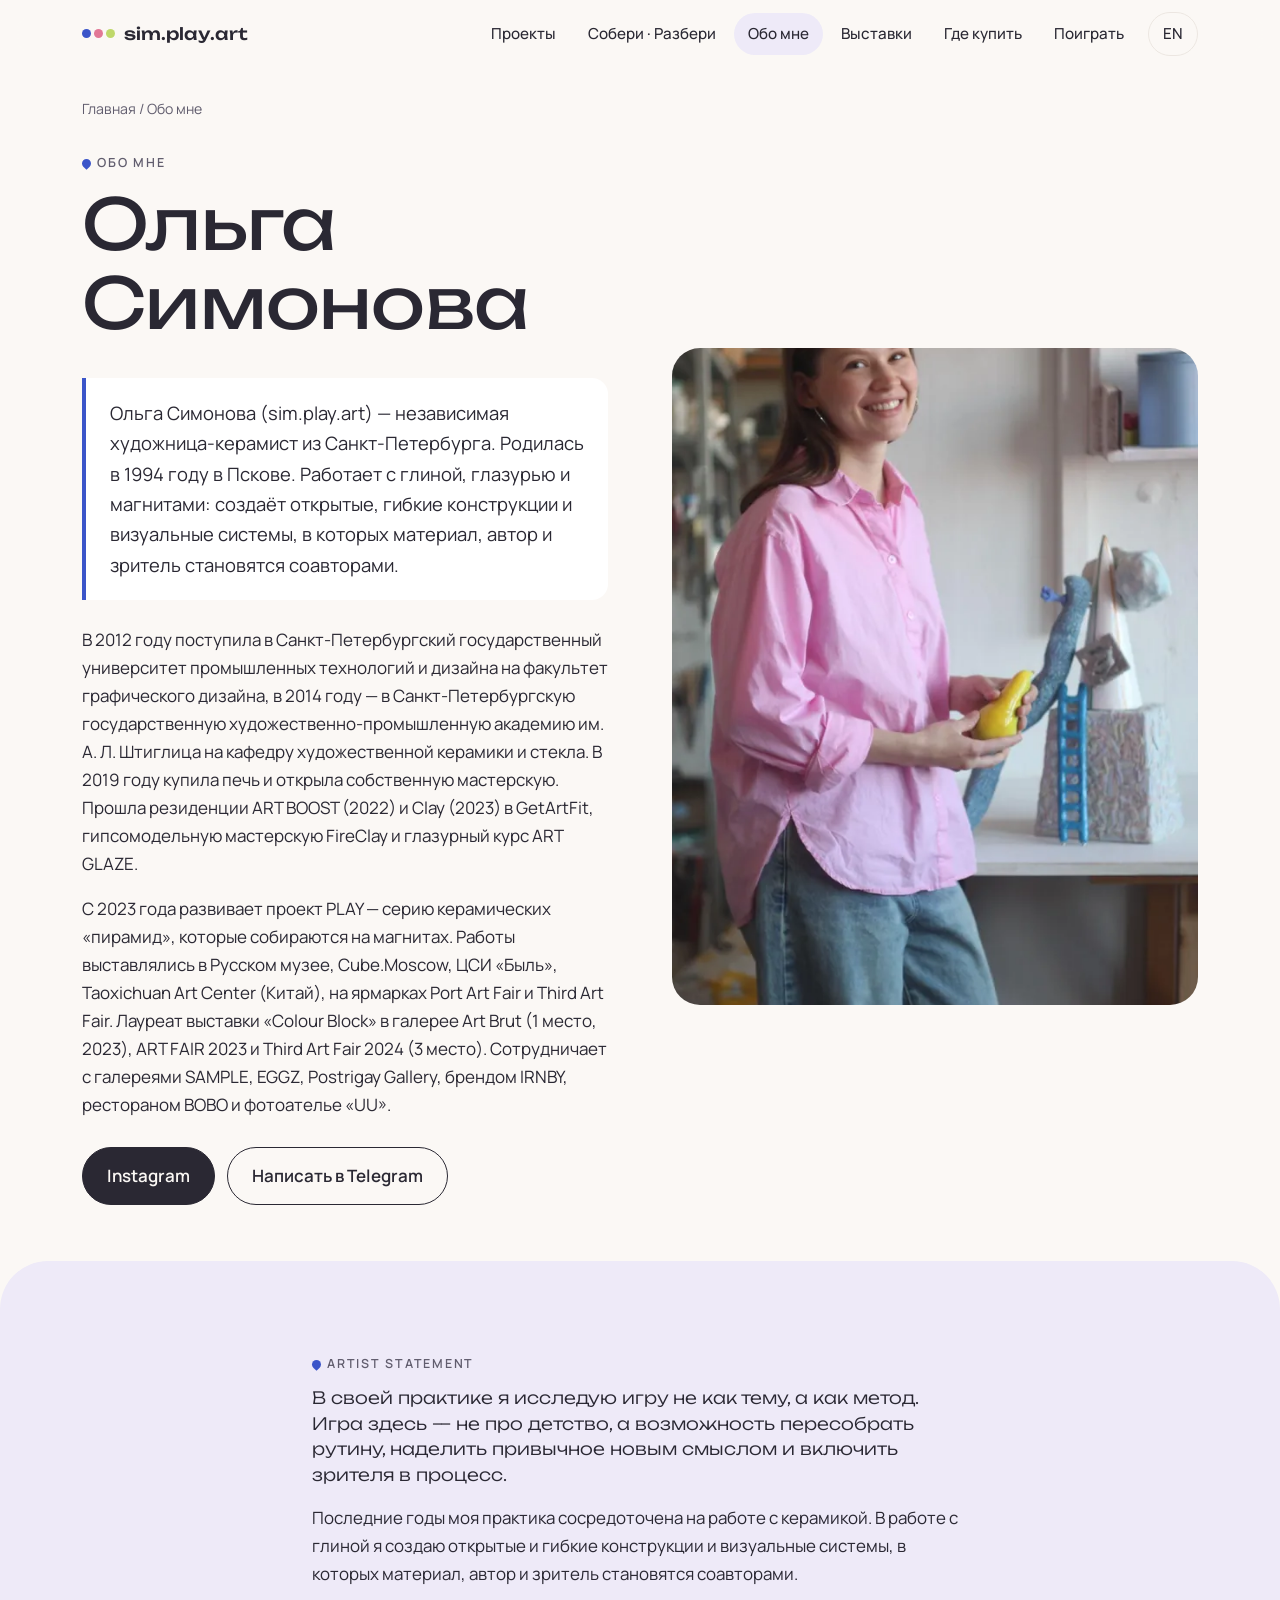
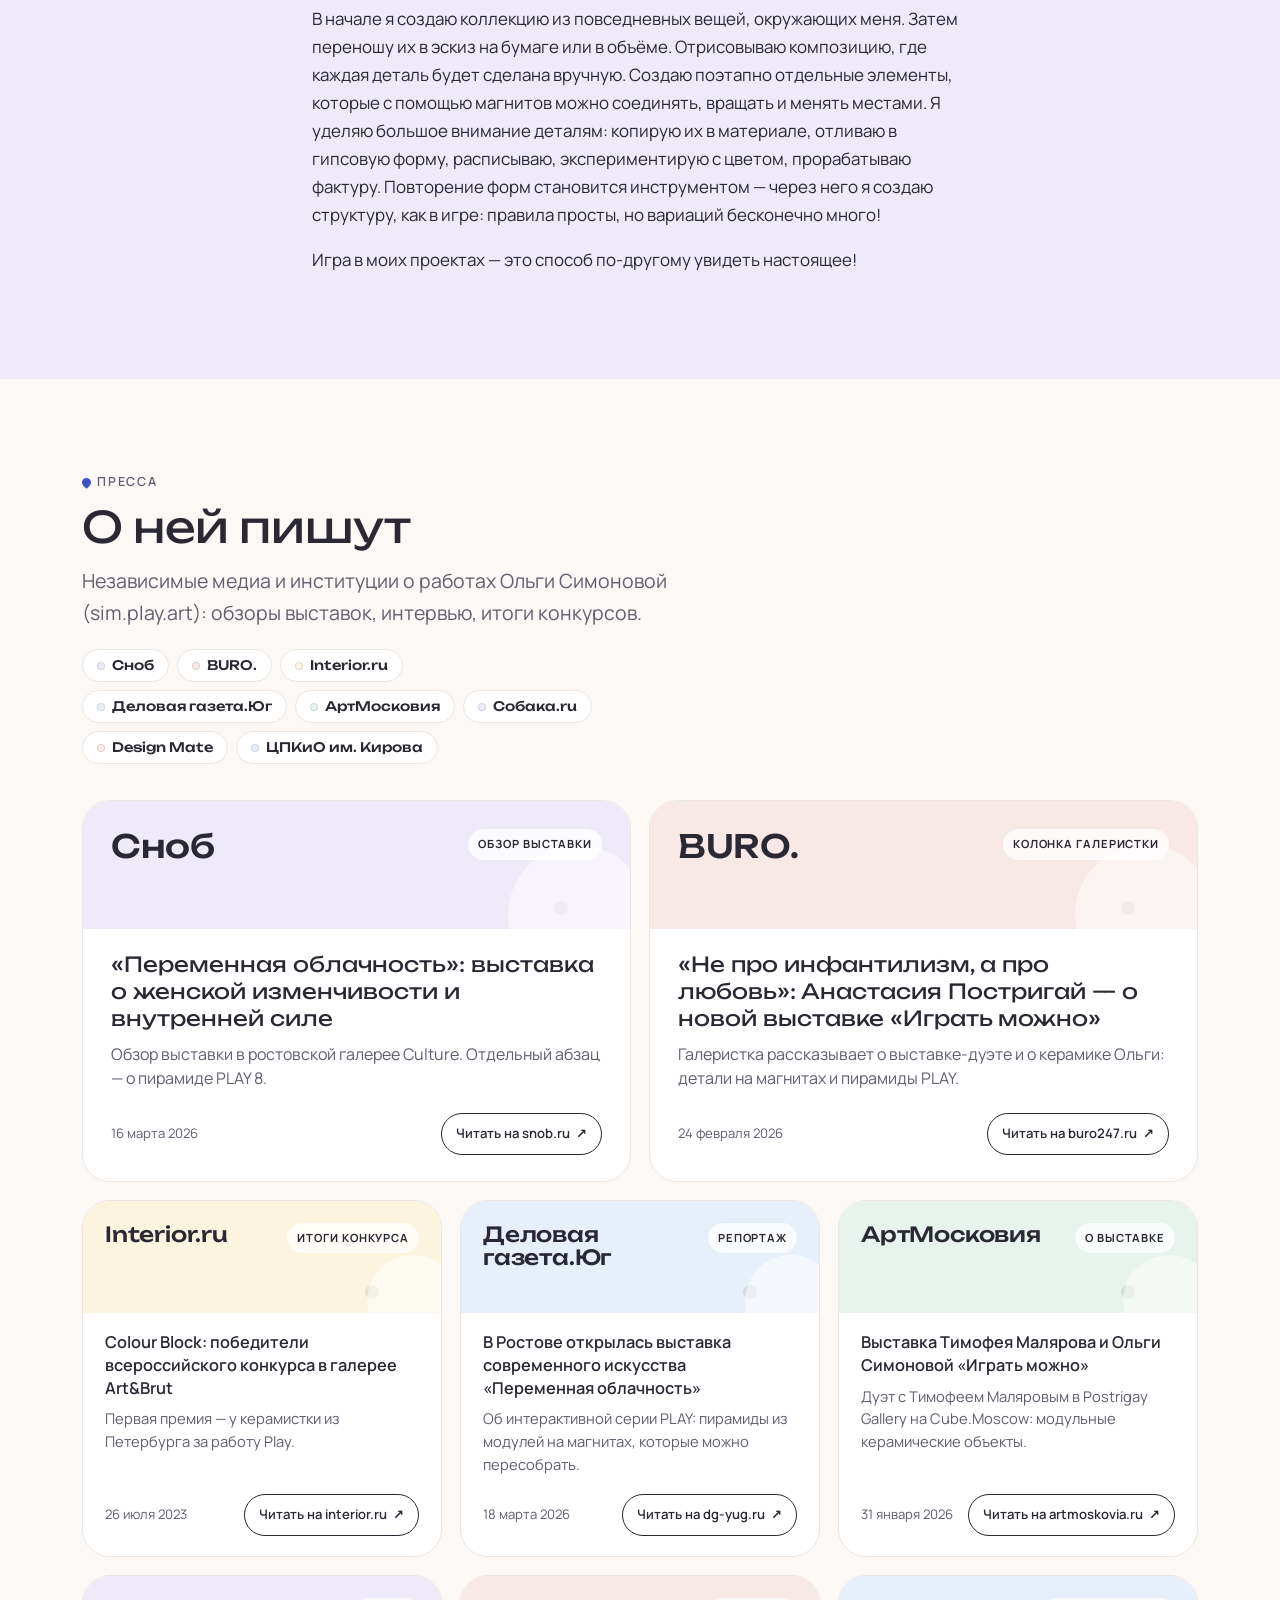
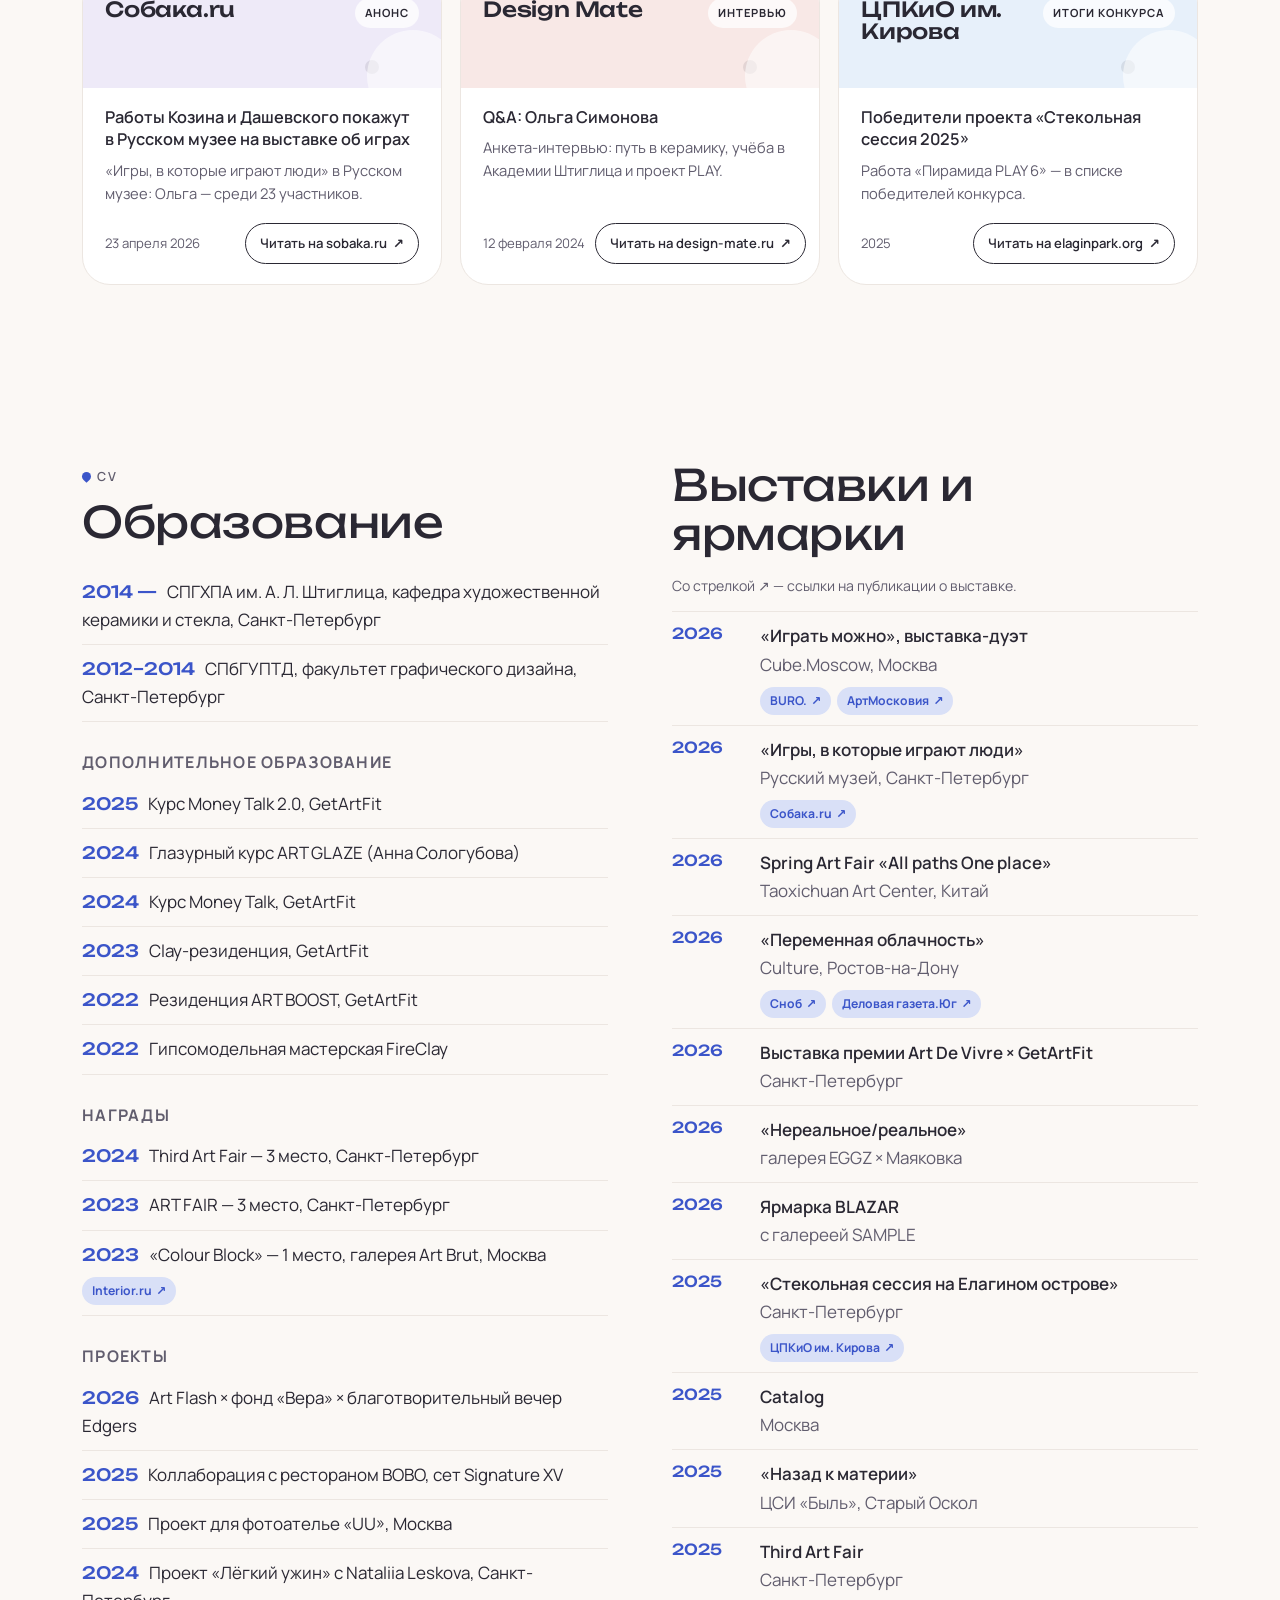
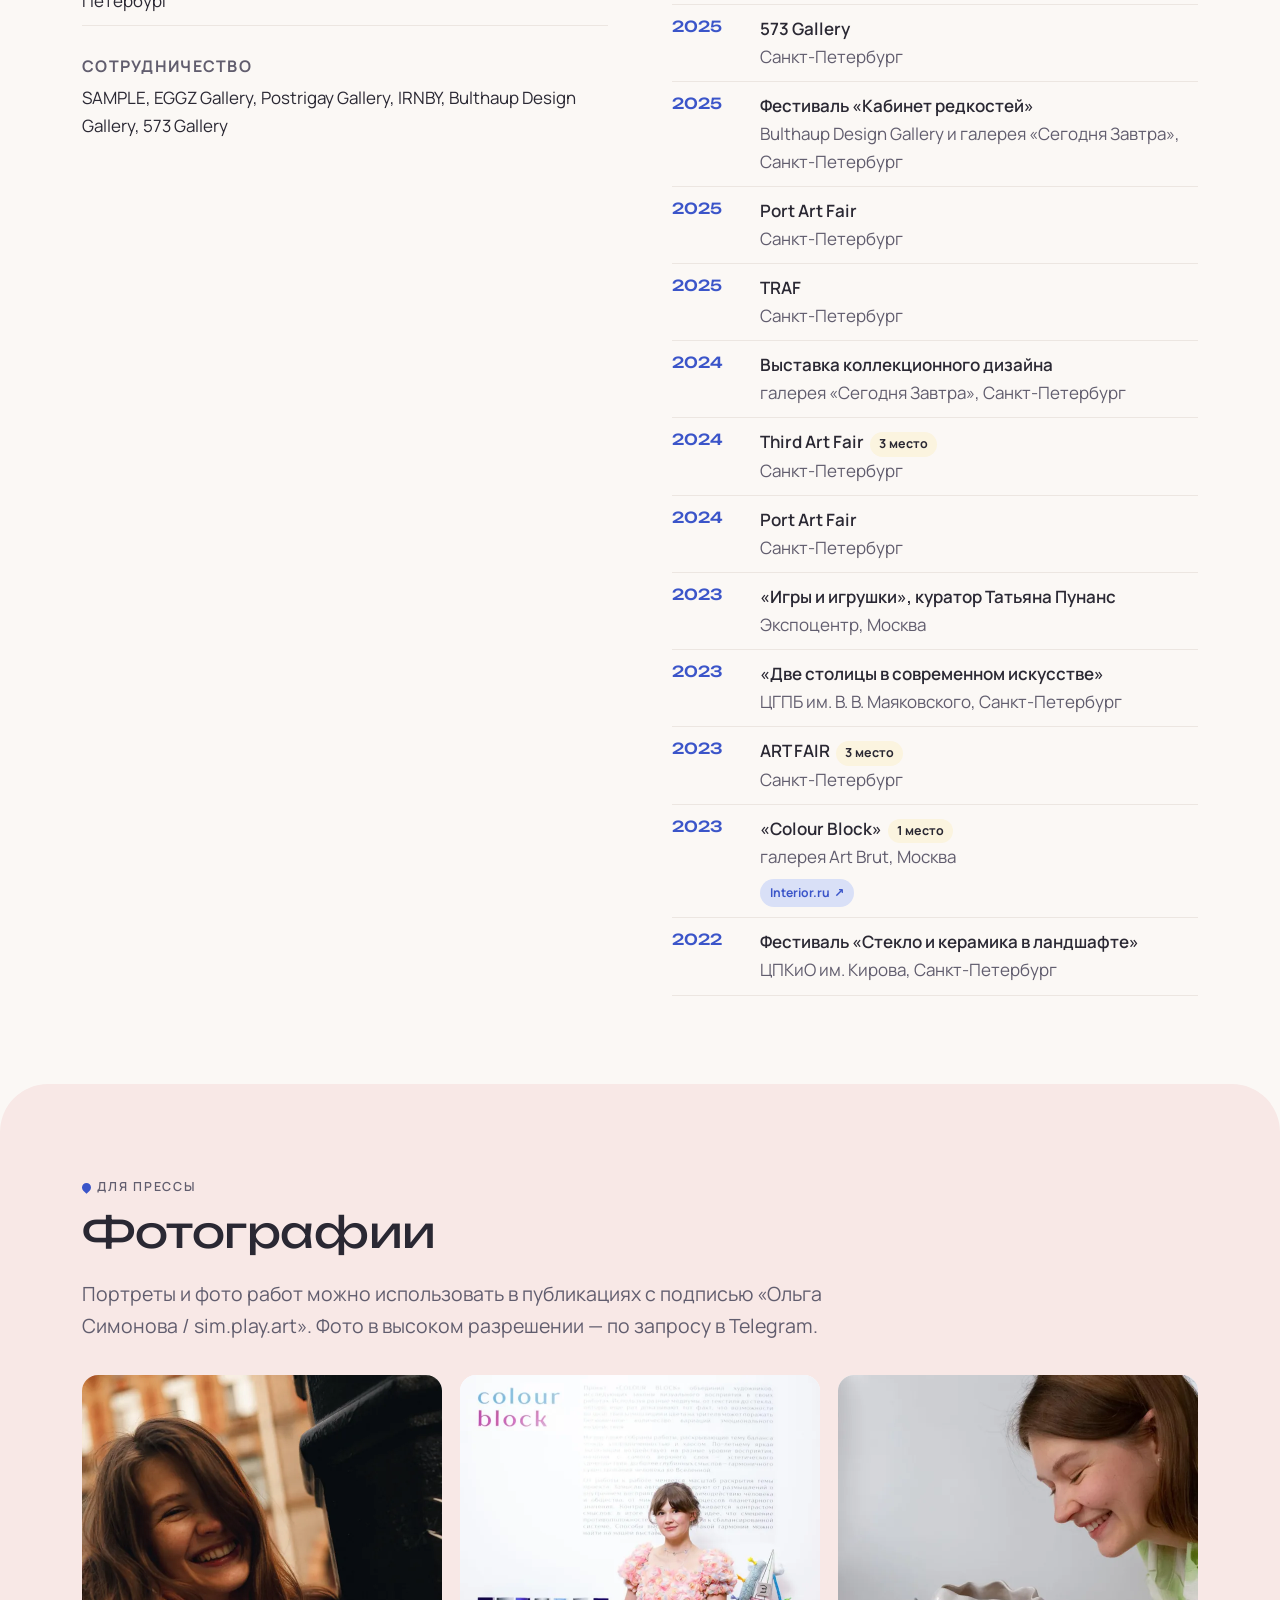
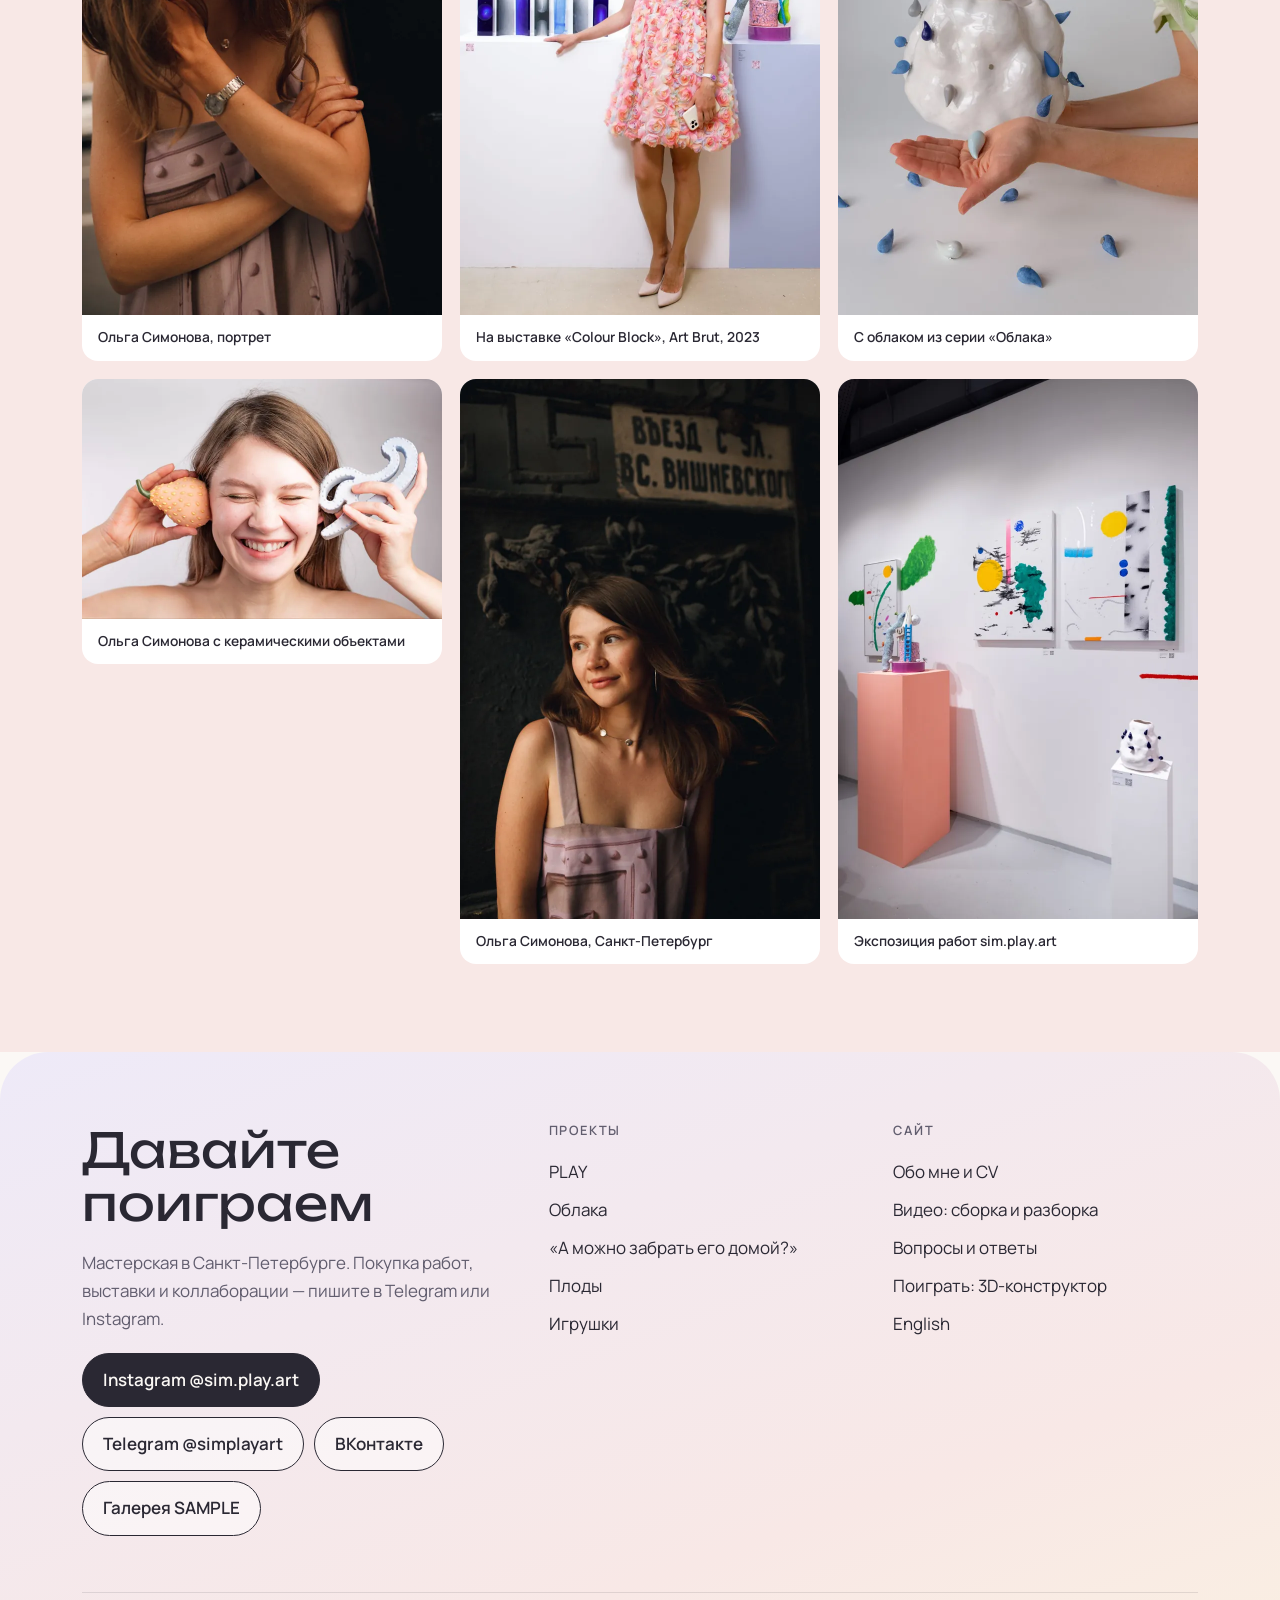
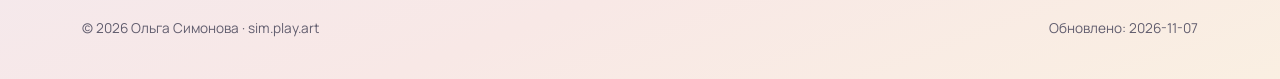
==== commit 09da0591: "Schema dates: use ISO datetime with timezone for dateModified, uploadDate, datePublished Co-Authored" ====
--- a/docs/about/index.html
+++ b/docs/about/index.html
@@ -21,7 +21,7 @@
 <link rel="preconnect" href="https://fonts.googleapis.com"><link rel="preconnect" href="https://fonts.gstatic.com" crossorigin>
 <link href="https://fonts.googleapis.com/css2?family=Manrope:wght@400;500;600;700&family=Unbounded:wght@300;400;500&display=swap&subset=cyrillic" rel="stylesheet">
 <link rel="stylesheet" href="../assets/style.css?v=f7e85dba">
-<script type="application/ld+json">{"@context":"https://schema.org","@graph":[{"@type":"WebSite","@id":"https://simplayart.ru/#website","url":"https://simplayart.ru/","name":"Ольга Симонова — художница (sim.play.art)","inLanguage":["ru","en"],"publisher":{"@id":"https://simplayart.ru/#person"},"about":{"@id":"https://simplayart.ru/#person"}},{"@type":"Person","@id":"https://simplayart.ru/#person","name":"Ольга Симонова","alternateName":["sim.play.art","Olga Simonova","SimPlayArt"],"givenName":"Ольга","familyName":"Симонова","jobTitle":"Художница-керамист","description":"Ольга Симонова (sim.play.art) — независимая художница-керамист из Санкт-Петербурга. Создаёт модульные керамические объекты на магнитах: детали можно соединять, вращать и менять местами, а зритель становится соавтором работы. Автор проекта PLAY (с 2023 года), серий «Облака» и «А можно забрать его домой?». Работы представлены в галерее SAMPLE.","url":"https://simplayart.ru/","image":"https://simplayart.ru/img/olga-simonova-hudozhnitsa-keramist.webp","birthPlace":{"@type":"Place","name":"Псков, Россия"},"homeLocation":{"@type":"Place","name":"Санкт-Петербург, Россия"},"knowsAbout":["керамика","художественная керамика","коллекционный дизайн","глазури","ручная лепка","литьё в гипсовые формы","ceramic art"],"sameAs":["https://www.instagram.com/sim.play.art/","https://t.me/simplayart","https://vk.ru/simplayart","https://sample-art.com/authors/olga-simonova"],"subjectOf":[{"@type":"NewsArticle","headline":"«Переменная облачность»: выставка о женской изменчивости и внутренней силе","url":"https://snob.ru/art/peremennaia-oblachnost-vystavka-o-zhenskoi-izmenchivosti-i-vnutrennei-sile/","inLanguage":"ru","publisher":{"@type":"Organization","name":"Сноб","url":"https://snob.ru/"},"datePublished":"2026-03-16"},{"@type":"NewsArticle","headline":"«Не про инфантилизм, а про любовь»: Анастасия Постригай — о новой выставке «Играть можно»","url":"https://www.buro247.ru/culture/arts/24-feb-2026-postrigay-about-new-exhibition.html","inLanguage":"ru","publisher":{"@type":"Organization","name":"BURO.","url":"https://buro247.ru/"},"datePublished":"2026-02-24"},{"@type":"NewsArticle","headline":"Colour Block: победители всероссийского конкурса в галерее Art&Brut","url":"https://www.interior.ru/art/15901-color-block-pobediteli-vserossiiskogo-konkursa-v-galeree-artbrut.html","inLanguage":"ru","publisher":{"@type":"Organization","name":"Interior.ru","url":"https://interior.ru/"},"datePublished":"2023-07-26"},{"@type":"NewsArticle","headline":"В Ростове открылась выставка современного искусства «Переменная облачность»","url":"https://www.dg-yug.ru/article/20234661.html","inLanguage":"ru","publisher":{"@type":"Organization","name":"Деловая газета.Юг","url":"https://dg-yug.ru/"},"datePublished":"2026-03-18"},{"@type":"NewsArticle","headline":"Выставка Тимофея Малярова и Ольги Симоновой «Играть можно»","url":"https://artmoskovia.ru/vystavka-timofeya-malyarova-i-olgi-simonovoj-igrat-mozhno.html","inLanguage":"ru","publisher":{"@type":"Organization","name":"АртМосковия","url":"https://artmoskovia.ru/"},"datePublished":"2026-01-31"},{"@type":"NewsArticle","headline":"Работы Козина и Дашевского покажут в Русском музее на выставке об играх","url":"https://www.sobaka.ru/entertainment/art/213723","inLanguage":"ru","publisher":{"@type":"Organization","name":"Собака.ru","url":"https://sobaka.ru/"},"datePublished":"2026-04-23"},{"@type":"Article","headline":"Q&A: Ольга Симонова","url":"https://design-mate.ru/read/people/anketa/olga-simonova-questionnaire","inLanguage":"ru","publisher":{"@type":"Organization","name":"Design Mate","url":"https://design-mate.ru/"},"datePublished":"2024-02-12"},{"@type":"Article","headline":"Победители проекта «Стекольная сессия 2025»","url":"https://elaginpark.org/news/pobediteli-proekta-stekolnaya-sessiya-2025/","inLanguage":"ru","publisher":{"@type":"Organization","name":"ЦПКиО им. Кирова","url":"https://elaginpark.org/"}}],"alumniOf":[{"@type":"CollegeOrUniversity","name":"Санкт-Петербургская государственная художественно-промышленная академия имени А. Л. Штиглица"},{"@type":"CollegeOrUniversity","name":"Санкт-Петербургский государственный университет промышленных технологий и дизайна"}],"award":["Third Art Fair — 3 место, Санкт-Петербург (2024)","ART FAIR — 3 место, Санкт-Петербург (2023)","«Colour Block» — 1 место, галерея Art Brut, Москва (2023)"],"memberOf":{"@type":"ArtGallery","name":"SAMPLE","url":"https://sample-art.com/"}},{"@type":"BreadcrumbList","itemListElement":[{"@type":"ListItem","position":1,"name":"Главная","item":"https://simplayart.ru/"},{"@type":"ListItem","position":2,"name":"Обо мне","item":"https://simplayart.ru/about/"}]},{"@type":"ProfilePage","url":"https://simplayart.ru/about/","name":"Ольга Симонова — биография и CV","mainEntity":{"@id":"https://simplayart.ru/#person"},"dateModified":"2026-11-06"},{"@type":"ExhibitionEvent","name":"«Играть можно», выставка-дуэт","startDate":"2026","location":{"@type":"Place","name":"Cube.Moscow, Москва"},"performer":{"@id":"https://simplayart.ru/#person"}},{"@type":"ExhibitionEvent","name":"«Игры, в которые играют люди»","startDate":"2026","location":{"@type":"Place","name":"Русский музей, Санкт-Петербург"},"performer":{"@id":"https://simplayart.ru/#person"}},{"@type":"ExhibitionEvent","name":"Spring Art Fair «All paths One place»","startDate":"2026","location":{"@type":"Place","name":"Taoxichuan Art Center, Китай"},"performer":{"@id":"https://simplayart.ru/#person"}},{"@type":"ExhibitionEvent","name":"«Переменная облачность»","startDate":"2026","location":{"@type":"Place","name":"Culture, Ростов-на-Дону"},"performer":{"@id":"https://simplayart.ru/#person"}},{"@type":"ExhibitionEvent","name":"Ярмарка BLAZAR","startDate":"2026","location":{"@type":"Place","name":"с галереей SAMPLE"},"performer":{"@id":"https://simplayart.ru/#person"}},{"@type":"ExhibitionEvent","name":"«Назад к материи»","startDate":"2025","location":{"@type":"Place","name":"ЦСИ «Быль», Старый Оскол"},"performer":{"@id":"https://simplayart.ru/#person"}},{"@type":"ExhibitionEvent","name":"Фестиваль «Кабинет редкостей»","startDate":"2025","location":{"@type":"Place","name":"Bulthaup Design Gallery и галерея «Сегодня Завтра», Санкт-Петербург"},"performer":{"@id":"https://simplayart.ru/#person"}},{"@type":"ExhibitionEvent","name":"Third Art Fair","startDate":"2024","location":{"@type":"Place","name":"Санкт-Петербург"},"performer":{"@id":"https://simplayart.ru/#person"}},{"@type":"ExhibitionEvent","name":"«Colour Block»","startDate":"2023","location":{"@type":"Place","name":"галерея Art Brut, Москва"},"performer":{"@id":"https://simplayart.ru/#person"}}]}</script>
+<script type="application/ld+json">{"@context":"https://schema.org","@graph":[{"@type":"WebSite","@id":"https://simplayart.ru/#website","url":"https://simplayart.ru/","name":"Ольга Симонова — художница (sim.play.art)","inLanguage":["ru","en"],"publisher":{"@id":"https://simplayart.ru/#person"},"about":{"@id":"https://simplayart.ru/#person"}},{"@type":"Person","@id":"https://simplayart.ru/#person","name":"Ольга Симонова","alternateName":["sim.play.art","Olga Simonova","SimPlayArt"],"givenName":"Ольга","familyName":"Симонова","jobTitle":"Художница-керамист","description":"Ольга Симонова (sim.play.art) — независимая художница-керамист из Санкт-Петербурга. Создаёт модульные керамические объекты на магнитах: детали можно соединять, вращать и менять местами, а зритель становится соавтором работы. Автор проекта PLAY (с 2023 года), серий «Облака» и «А можно забрать его домой?». Работы представлены в галерее SAMPLE.","url":"https://simplayart.ru/","image":"https://simplayart.ru/img/olga-simonova-hudozhnitsa-keramist.webp","birthPlace":{"@type":"Place","name":"Псков, Россия"},"homeLocation":{"@type":"Place","name":"Санкт-Петербург, Россия"},"knowsAbout":["керамика","художественная керамика","коллекционный дизайн","глазури","ручная лепка","литьё в гипсовые формы","ceramic art"],"sameAs":["https://www.instagram.com/sim.play.art/","https://t.me/simplayart","https://vk.ru/simplayart","https://sample-art.com/authors/olga-simonova"],"subjectOf":[{"@type":"NewsArticle","headline":"«Переменная облачность»: выставка о женской изменчивости и внутренней силе","url":"https://snob.ru/art/peremennaia-oblachnost-vystavka-o-zhenskoi-izmenchivosti-i-vnutrennei-sile/","inLanguage":"ru","publisher":{"@type":"Organization","name":"Сноб","url":"https://snob.ru/"},"datePublished":"2026-03-16T12:00:00+03:00"},{"@type":"NewsArticle","headline":"«Не про инфантилизм, а про любовь»: Анастасия Постригай — о новой выставке «Играть можно»","url":"https://www.buro247.ru/culture/arts/24-feb-2026-postrigay-about-new-exhibition.html","inLanguage":"ru","publisher":{"@type":"Organization","name":"BURO.","url":"https://buro247.ru/"},"datePublished":"2026-02-24T12:00:00+03:00"},{"@type":"NewsArticle","headline":"Colour Block: победители всероссийского конкурса в галерее Art&Brut","url":"https://www.interior.ru/art/15901-color-block-pobediteli-vserossiiskogo-konkursa-v-galeree-artbrut.html","inLanguage":"ru","publisher":{"@type":"Organization","name":"Interior.ru","url":"https://interior.ru/"},"datePublished":"2023-07-26T12:00:00+03:00"},{"@type":"NewsArticle","headline":"В Ростове открылась выставка современного искусства «Переменная облачность»","url":"https://www.dg-yug.ru/article/20234661.html","inLanguage":"ru","publisher":{"@type":"Organization","name":"Деловая газета.Юг","url":"https://dg-yug.ru/"},"datePublished":"2026-03-18T12:00:00+03:00"},{"@type":"NewsArticle","headline":"Выставка Тимофея Малярова и Ольги Симоновой «Играть можно»","url":"https://artmoskovia.ru/vystavka-timofeya-malyarova-i-olgi-simonovoj-igrat-mozhno.html","inLanguage":"ru","publisher":{"@type":"Organization","name":"АртМосковия","url":"https://artmoskovia.ru/"},"datePublished":"2026-01-31T12:00:00+03:00"},{"@type":"NewsArticle","headline":"Работы Козина и Дашевского покажут в Русском музее на выставке об играх","url":"https://www.sobaka.ru/entertainment/art/213723","inLanguage":"ru","publisher":{"@type":"Organization","name":"Собака.ru","url":"https://sobaka.ru/"},"datePublished":"2026-04-23T12:00:00+03:00"},{"@type":"Article","headline":"Q&A: Ольга Симонова","url":"https://design-mate.ru/read/people/anketa/olga-simonova-questionnaire","inLanguage":"ru","publisher":{"@type":"Organization","name":"Design Mate","url":"https://design-mate.ru/"},"datePublished":"2024-02-12T12:00:00+03:00"},{"@type":"Article","headline":"Победители проекта «Стекольная сессия 2025»","url":"https://elaginpark.org/news/pobediteli-proekta-stekolnaya-sessiya-2025/","inLanguage":"ru","publisher":{"@type":"Organization","name":"ЦПКиО им. Кирова","url":"https://elaginpark.org/"}}],"alumniOf":[{"@type":"CollegeOrUniversity","name":"Санкт-Петербургская государственная художественно-промышленная академия имени А. Л. Штиглица"},{"@type":"CollegeOrUniversity","name":"Санкт-Петербургский государственный университет промышленных технологий и дизайна"}],"award":["Third Art Fair — 3 место, Санкт-Петербург (2024)","ART FAIR — 3 место, Санкт-Петербург (2023)","«Colour Block» — 1 место, галерея Art Brut, Москва (2023)"],"memberOf":{"@type":"ArtGallery","name":"SAMPLE","url":"https://sample-art.com/"}},{"@type":"BreadcrumbList","itemListElement":[{"@type":"ListItem","position":1,"name":"Главная","item":"https://simplayart.ru/"},{"@type":"ListItem","position":2,"name":"Обо мне","item":"https://simplayart.ru/about/"}]},{"@type":"ProfilePage","url":"https://simplayart.ru/about/","name":"Ольга Симонова — биография и CV","mainEntity":{"@id":"https://simplayart.ru/#person"},"dateModified":"2026-11-07T12:00:00+03:00"},{"@type":"ExhibitionEvent","name":"«Играть можно», выставка-дуэт","startDate":"2026","location":{"@type":"Place","name":"Cube.Moscow, Москва"},"performer":{"@id":"https://simplayart.ru/#person"}},{"@type":"ExhibitionEvent","name":"«Игры, в которые играют люди»","startDate":"2026","location":{"@type":"Place","name":"Русский музей, Санкт-Петербург"},"performer":{"@id":"https://simplayart.ru/#person"}},{"@type":"ExhibitionEvent","name":"Spring Art Fair «All paths One place»","startDate":"2026","location":{"@type":"Place","name":"Taoxichuan Art Center, Китай"},"performer":{"@id":"https://simplayart.ru/#person"}},{"@type":"ExhibitionEvent","name":"«Переменная облачность»","startDate":"2026","location":{"@type":"Place","name":"Culture, Ростов-на-Дону"},"performer":{"@id":"https://simplayart.ru/#person"}},{"@type":"ExhibitionEvent","name":"Ярмарка BLAZAR","startDate":"2026","location":{"@type":"Place","name":"с галереей SAMPLE"},"performer":{"@id":"https://simplayart.ru/#person"}},{"@type":"ExhibitionEvent","name":"«Назад к материи»","startDate":"2025","location":{"@type":"Place","name":"ЦСИ «Быль», Старый Оскол"},"performer":{"@id":"https://simplayart.ru/#person"}},{"@type":"ExhibitionEvent","name":"Фестиваль «Кабинет редкостей»","startDate":"2025","location":{"@type":"Place","name":"Bulthaup Design Gallery и галерея «Сегодня Завтра», Санкт-Петербург"},"performer":{"@id":"https://simplayart.ru/#person"}},{"@type":"ExhibitionEvent","name":"Third Art Fair","startDate":"2024","location":{"@type":"Place","name":"Санкт-Петербург"},"performer":{"@id":"https://simplayart.ru/#person"}},{"@type":"ExhibitionEvent","name":"«Colour Block»","startDate":"2023","location":{"@type":"Place","name":"галерея Art Brut, Москва"},"performer":{"@id":"https://simplayart.ru/#person"}}]}</script>
 </head>
 <body>
 <a class="skip" href="#main">К содержанию</a>
@@ -71,7 +71,7 @@
 <li><a href="../play/">Поиграть: 3D-конструктор</a></li>
 <li><a href="../en/">English</a></li></ul></div>
 </div>
-<div class="copy"><span>© 2026 Ольга Симонова · sim.play.art</span><span>Обновлено: 2026-11-06</span></div>
+<div class="copy"><span>© 2026 Ольга Симонова · sim.play.art</span><span>Обновлено: 2026-11-07</span></div>
 </div></footer>
 <script src="../assets/main.js?v=9741487b" defer></script>
 </body>
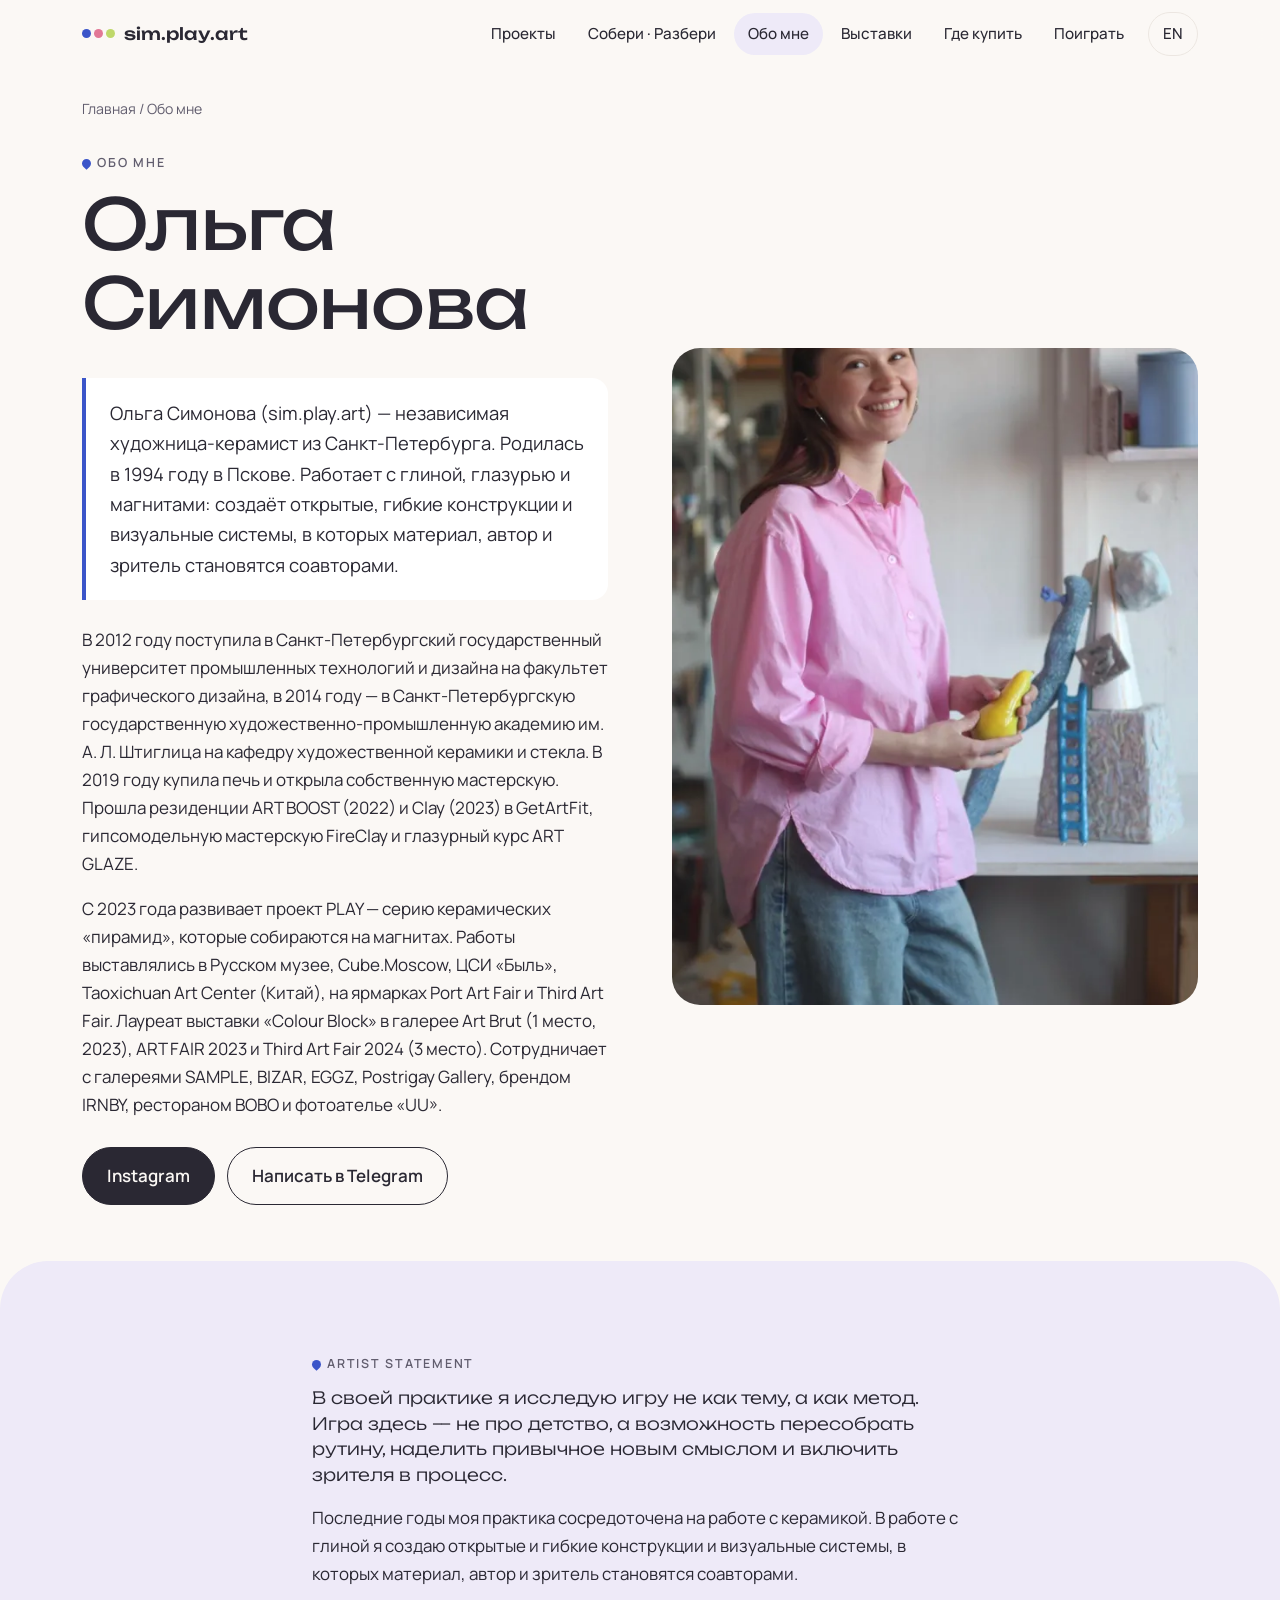
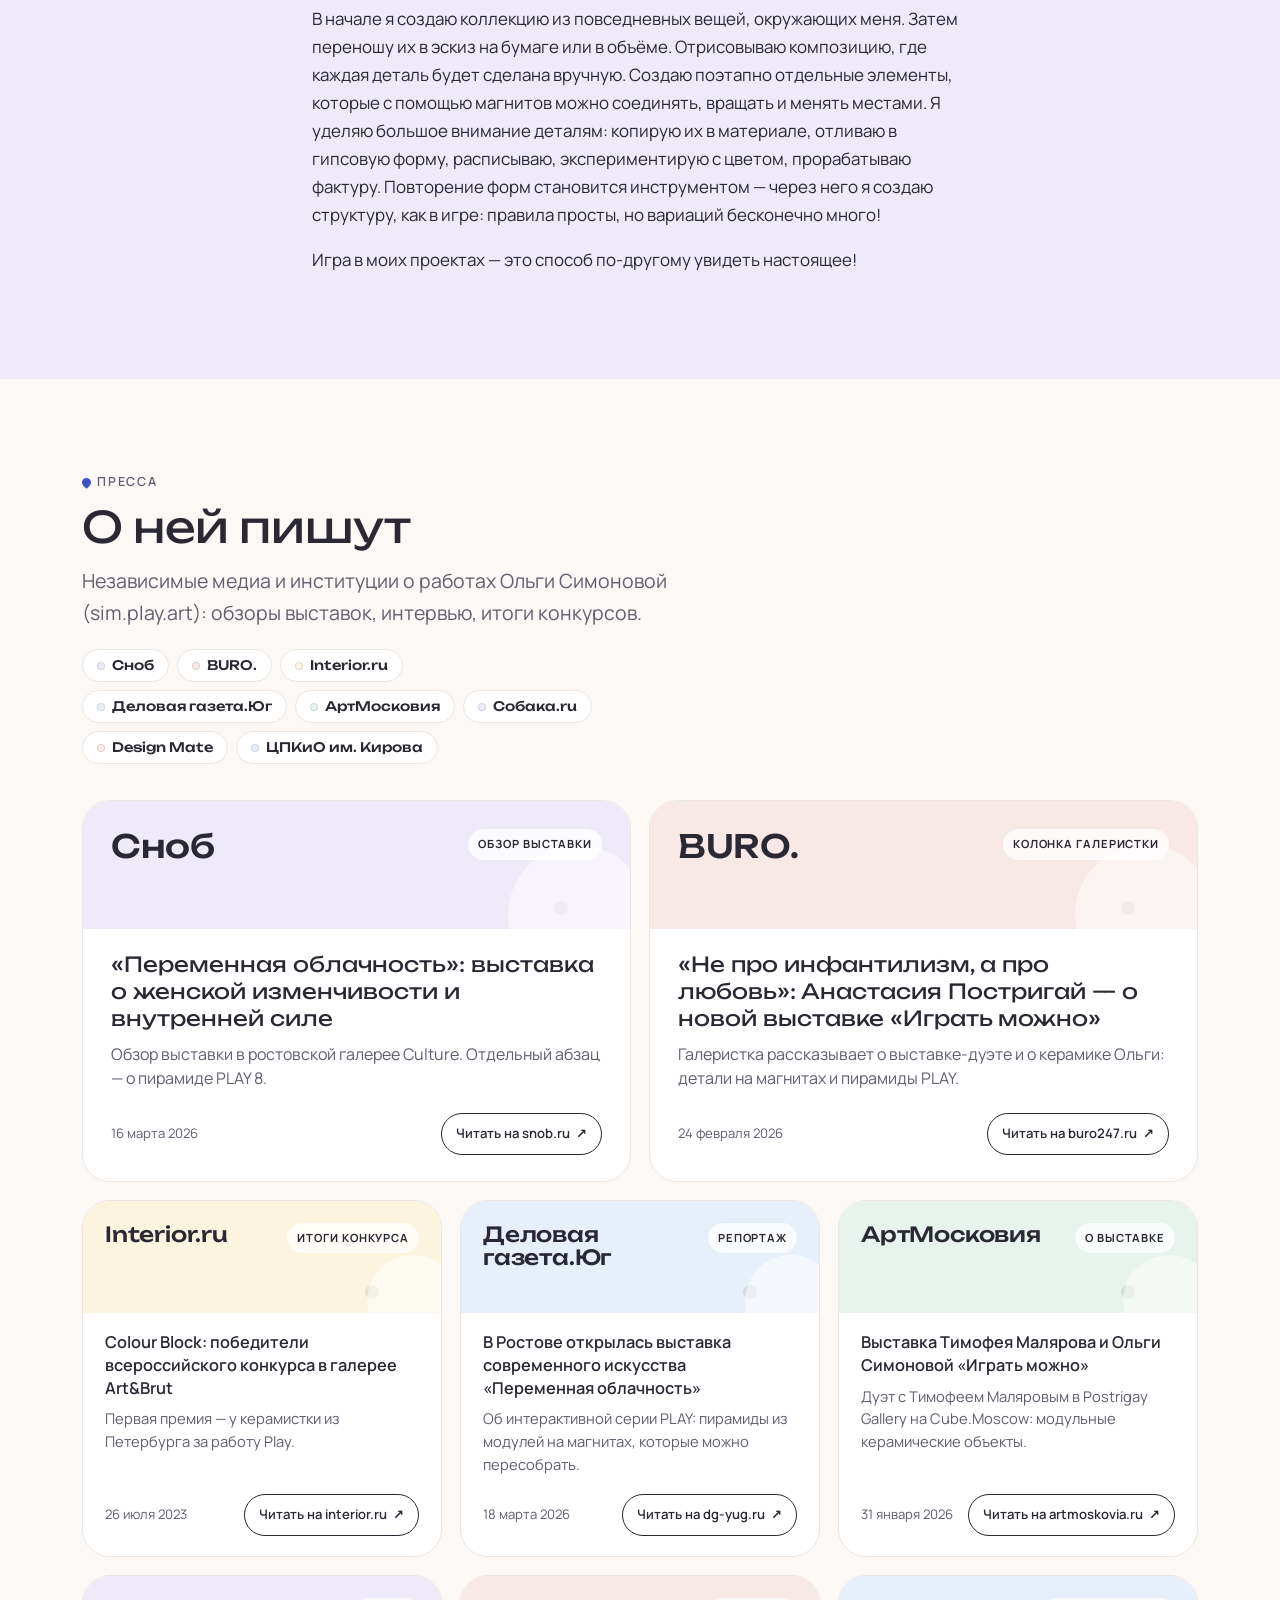
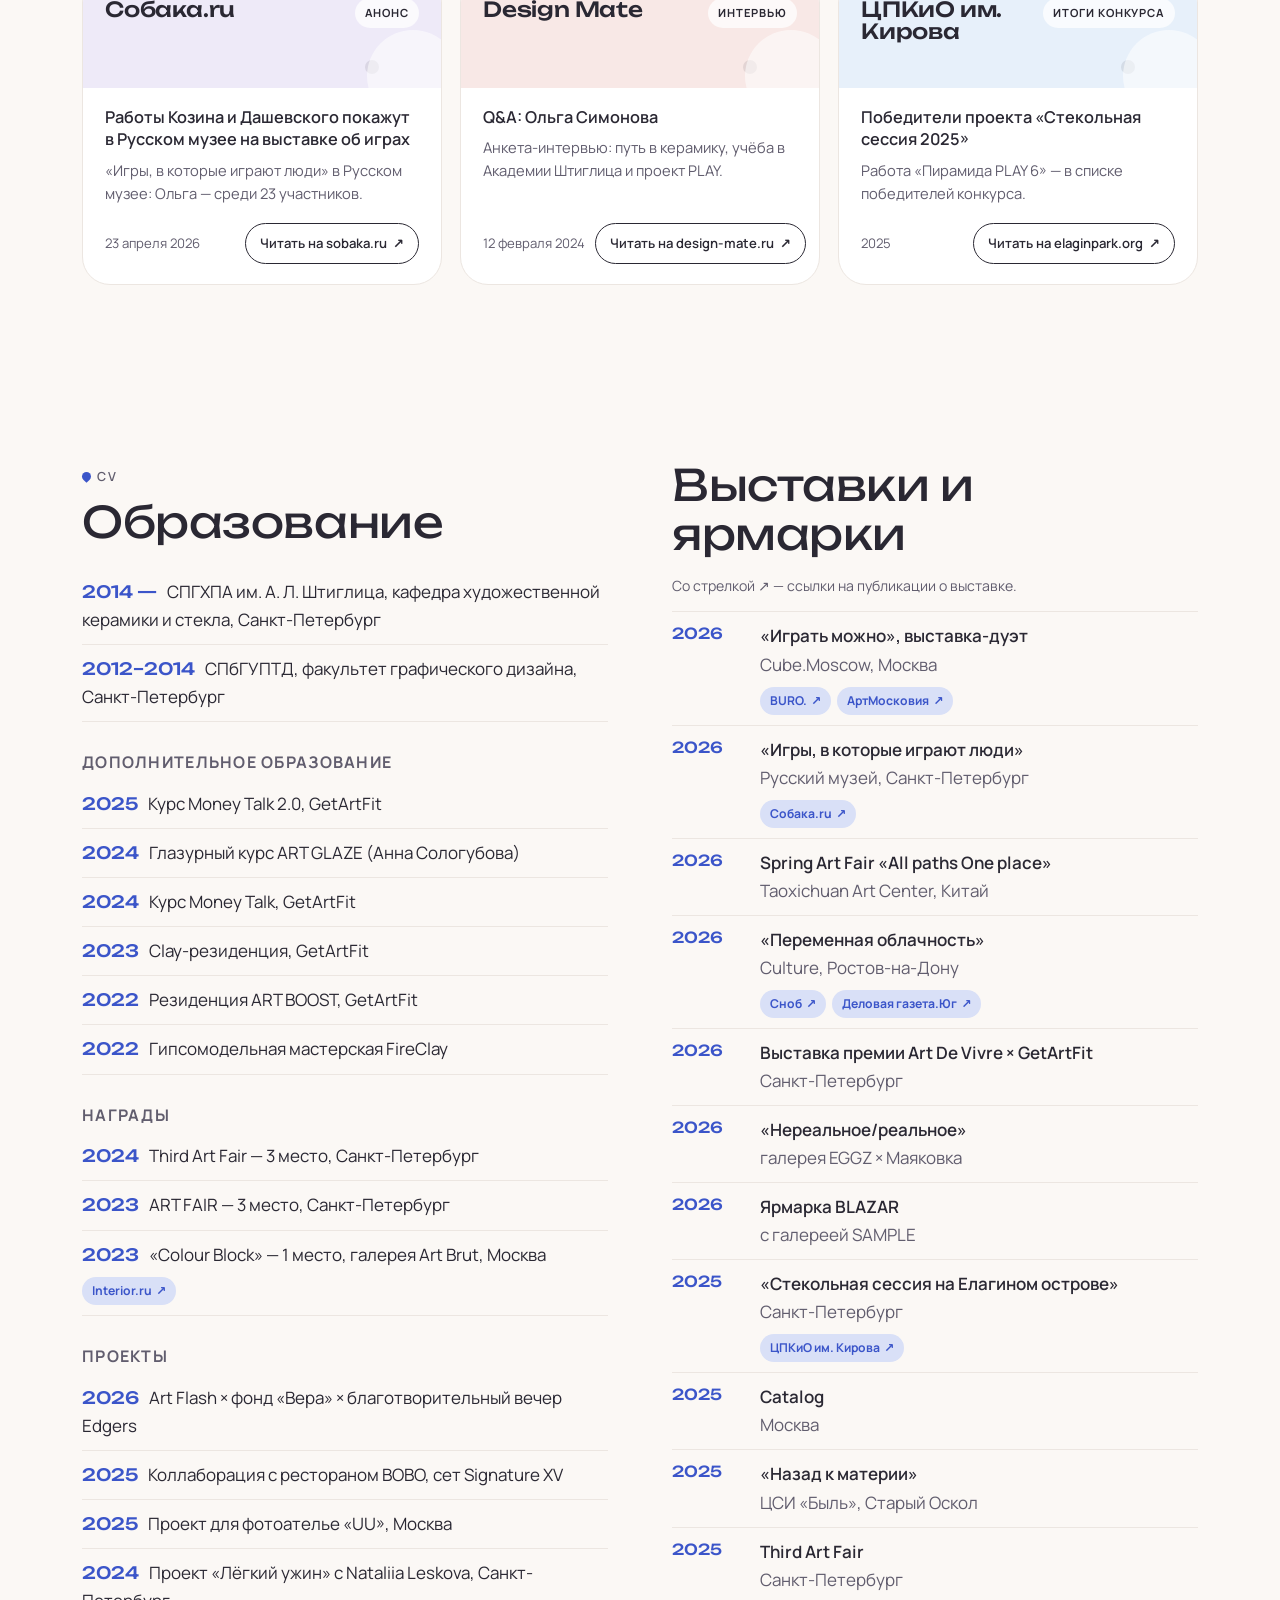
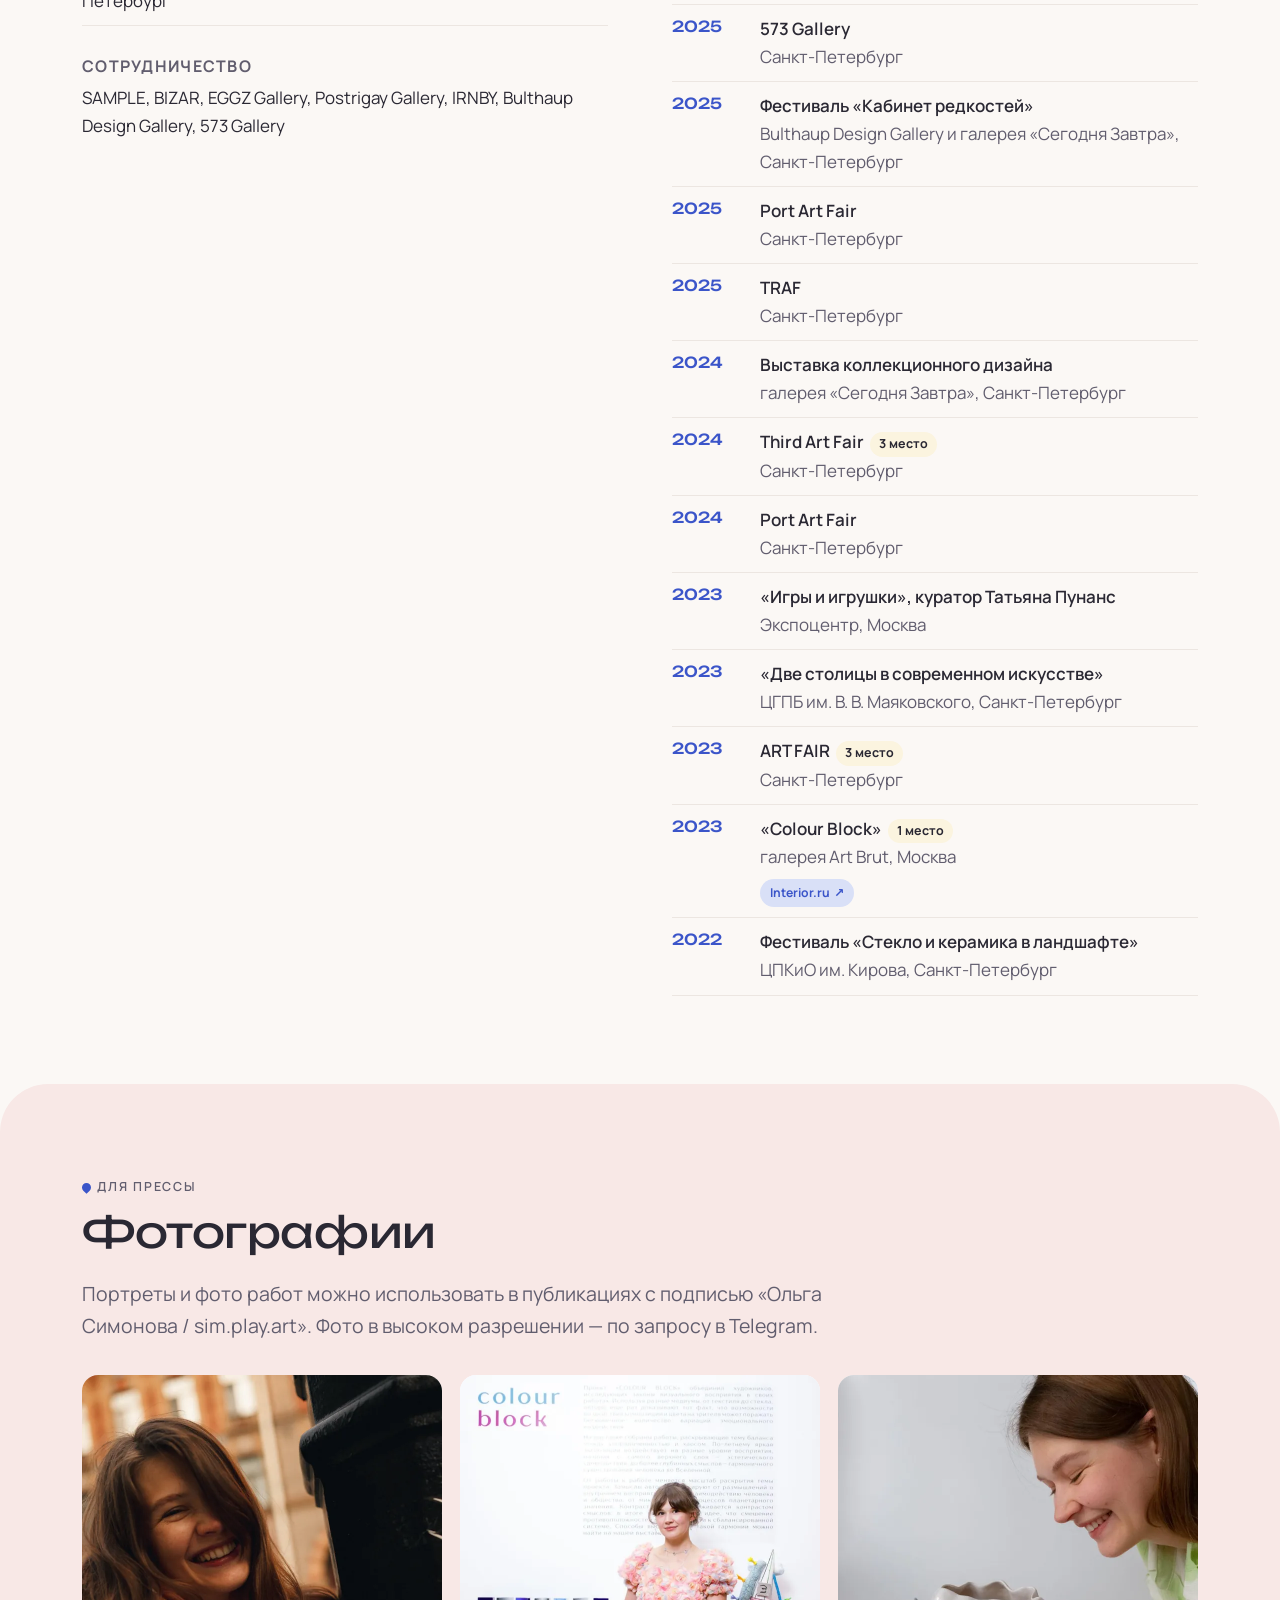
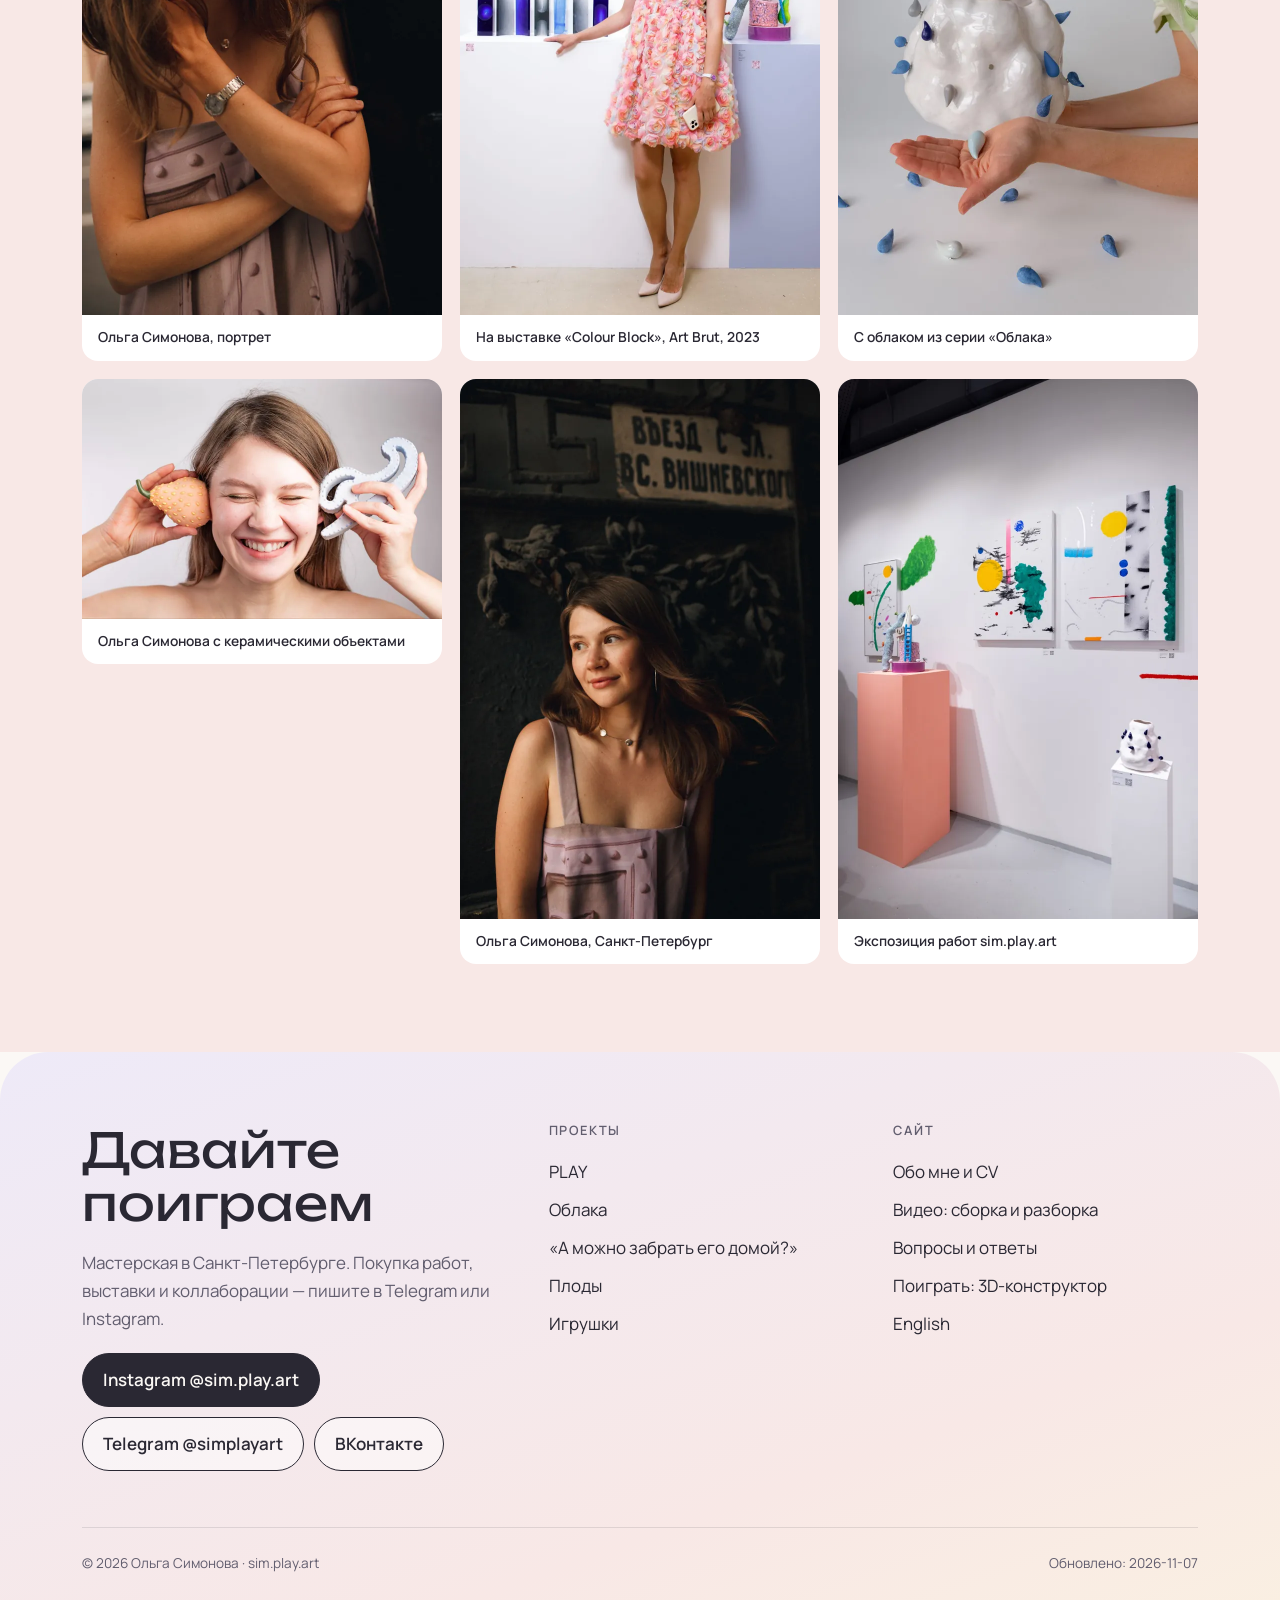
==== commit f00612f9: "Remove the SAMPLE block, add per-work gallery buttons (SAMPLE, BIZAR) with Offer schema Co-Authored-" ====
--- a/docs/about/index.html
+++ b/docs/about/index.html
@@ -20,8 +20,8 @@
 <link rel="icon" href="data:image/svg+xml,%3Csvg xmlns='http://www.w3.org/2000/svg' viewBox='0 0 32 32'%3E%3Ccircle cx='7' cy='16' r='5' fill='%233B55C9'/%3E%3Ccircle cx='16' cy='16' r='5' fill='%23E27896'/%3E%3Ccircle cx='25' cy='16' r='5' fill='%23BFD86A'/%3E%3C/svg%3E">
 <link rel="preconnect" href="https://fonts.googleapis.com"><link rel="preconnect" href="https://fonts.gstatic.com" crossorigin>
 <link href="https://fonts.googleapis.com/css2?family=Manrope:wght@400;500;600;700&family=Unbounded:wght@300;400;500&display=swap&subset=cyrillic" rel="stylesheet">
-<link rel="stylesheet" href="../assets/style.css?v=f7e85dba">
-<script type="application/ld+json">{"@context":"https://schema.org","@graph":[{"@type":"WebSite","@id":"https://simplayart.ru/#website","url":"https://simplayart.ru/","name":"Ольга Симонова — художница (sim.play.art)","inLanguage":["ru","en"],"publisher":{"@id":"https://simplayart.ru/#person"},"about":{"@id":"https://simplayart.ru/#person"}},{"@type":"Person","@id":"https://simplayart.ru/#person","name":"Ольга Симонова","alternateName":["sim.play.art","Olga Simonova","SimPlayArt"],"givenName":"Ольга","familyName":"Симонова","jobTitle":"Художница-керамист","description":"Ольга Симонова (sim.play.art) — независимая художница-керамист из Санкт-Петербурга. Создаёт модульные керамические объекты на магнитах: детали можно соединять, вращать и менять местами, а зритель становится соавтором работы. Автор проекта PLAY (с 2023 года), серий «Облака» и «А можно забрать его домой?». Работы представлены в галерее SAMPLE.","url":"https://simplayart.ru/","image":"https://simplayart.ru/img/olga-simonova-hudozhnitsa-keramist.webp","birthPlace":{"@type":"Place","name":"Псков, Россия"},"homeLocation":{"@type":"Place","name":"Санкт-Петербург, Россия"},"knowsAbout":["керамика","художественная керамика","коллекционный дизайн","глазури","ручная лепка","литьё в гипсовые формы","ceramic art"],"sameAs":["https://www.instagram.com/sim.play.art/","https://t.me/simplayart","https://vk.ru/simplayart","https://sample-art.com/authors/olga-simonova"],"subjectOf":[{"@type":"NewsArticle","headline":"«Переменная облачность»: выставка о женской изменчивости и внутренней силе","url":"https://snob.ru/art/peremennaia-oblachnost-vystavka-o-zhenskoi-izmenchivosti-i-vnutrennei-sile/","inLanguage":"ru","publisher":{"@type":"Organization","name":"Сноб","url":"https://snob.ru/"},"datePublished":"2026-03-16T12:00:00+03:00"},{"@type":"NewsArticle","headline":"«Не про инфантилизм, а про любовь»: Анастасия Постригай — о новой выставке «Играть можно»","url":"https://www.buro247.ru/culture/arts/24-feb-2026-postrigay-about-new-exhibition.html","inLanguage":"ru","publisher":{"@type":"Organization","name":"BURO.","url":"https://buro247.ru/"},"datePublished":"2026-02-24T12:00:00+03:00"},{"@type":"NewsArticle","headline":"Colour Block: победители всероссийского конкурса в галерее Art&Brut","url":"https://www.interior.ru/art/15901-color-block-pobediteli-vserossiiskogo-konkursa-v-galeree-artbrut.html","inLanguage":"ru","publisher":{"@type":"Organization","name":"Interior.ru","url":"https://interior.ru/"},"datePublished":"2023-07-26T12:00:00+03:00"},{"@type":"NewsArticle","headline":"В Ростове открылась выставка современного искусства «Переменная облачность»","url":"https://www.dg-yug.ru/article/20234661.html","inLanguage":"ru","publisher":{"@type":"Organization","name":"Деловая газета.Юг","url":"https://dg-yug.ru/"},"datePublished":"2026-03-18T12:00:00+03:00"},{"@type":"NewsArticle","headline":"Выставка Тимофея Малярова и Ольги Симоновой «Играть можно»","url":"https://artmoskovia.ru/vystavka-timofeya-malyarova-i-olgi-simonovoj-igrat-mozhno.html","inLanguage":"ru","publisher":{"@type":"Organization","name":"АртМосковия","url":"https://artmoskovia.ru/"},"datePublished":"2026-01-31T12:00:00+03:00"},{"@type":"NewsArticle","headline":"Работы Козина и Дашевского покажут в Русском музее на выставке об играх","url":"https://www.sobaka.ru/entertainment/art/213723","inLanguage":"ru","publisher":{"@type":"Organization","name":"Собака.ru","url":"https://sobaka.ru/"},"datePublished":"2026-04-23T12:00:00+03:00"},{"@type":"Article","headline":"Q&A: Ольга Симонова","url":"https://design-mate.ru/read/people/anketa/olga-simonova-questionnaire","inLanguage":"ru","publisher":{"@type":"Organization","name":"Design Mate","url":"https://design-mate.ru/"},"datePublished":"2024-02-12T12:00:00+03:00"},{"@type":"Article","headline":"Победители проекта «Стекольная сессия 2025»","url":"https://elaginpark.org/news/pobediteli-proekta-stekolnaya-sessiya-2025/","inLanguage":"ru","publisher":{"@type":"Organization","name":"ЦПКиО им. Кирова","url":"https://elaginpark.org/"}}],"alumniOf":[{"@type":"CollegeOrUniversity","name":"Санкт-Петербургская государственная художественно-промышленная академия имени А. Л. Штиглица"},{"@type":"CollegeOrUniversity","name":"Санкт-Петербургский государственный университет промышленных технологий и дизайна"}],"award":["Third Art Fair — 3 место, Санкт-Петербург (2024)","ART FAIR — 3 место, Санкт-Петербург (2023)","«Colour Block» — 1 место, галерея Art Brut, Москва (2023)"],"memberOf":{"@type":"ArtGallery","name":"SAMPLE","url":"https://sample-art.com/"}},{"@type":"BreadcrumbList","itemListElement":[{"@type":"ListItem","position":1,"name":"Главная","item":"https://simplayart.ru/"},{"@type":"ListItem","position":2,"name":"Обо мне","item":"https://simplayart.ru/about/"}]},{"@type":"ProfilePage","url":"https://simplayart.ru/about/","name":"Ольга Симонова — биография и CV","mainEntity":{"@id":"https://simplayart.ru/#person"},"dateModified":"2026-11-07T12:00:00+03:00"},{"@type":"ExhibitionEvent","name":"«Играть можно», выставка-дуэт","startDate":"2026","location":{"@type":"Place","name":"Cube.Moscow, Москва"},"performer":{"@id":"https://simplayart.ru/#person"}},{"@type":"ExhibitionEvent","name":"«Игры, в которые играют люди»","startDate":"2026","location":{"@type":"Place","name":"Русский музей, Санкт-Петербург"},"performer":{"@id":"https://simplayart.ru/#person"}},{"@type":"ExhibitionEvent","name":"Spring Art Fair «All paths One place»","startDate":"2026","location":{"@type":"Place","name":"Taoxichuan Art Center, Китай"},"performer":{"@id":"https://simplayart.ru/#person"}},{"@type":"ExhibitionEvent","name":"«Переменная облачность»","startDate":"2026","location":{"@type":"Place","name":"Culture, Ростов-на-Дону"},"performer":{"@id":"https://simplayart.ru/#person"}},{"@type":"ExhibitionEvent","name":"Ярмарка BLAZAR","startDate":"2026","location":{"@type":"Place","name":"с галереей SAMPLE"},"performer":{"@id":"https://simplayart.ru/#person"}},{"@type":"ExhibitionEvent","name":"«Назад к материи»","startDate":"2025","location":{"@type":"Place","name":"ЦСИ «Быль», Старый Оскол"},"performer":{"@id":"https://simplayart.ru/#person"}},{"@type":"ExhibitionEvent","name":"Фестиваль «Кабинет редкостей»","startDate":"2025","location":{"@type":"Place","name":"Bulthaup Design Gallery и галерея «Сегодня Завтра», Санкт-Петербург"},"performer":{"@id":"https://simplayart.ru/#person"}},{"@type":"ExhibitionEvent","name":"Third Art Fair","startDate":"2024","location":{"@type":"Place","name":"Санкт-Петербург"},"performer":{"@id":"https://simplayart.ru/#person"}},{"@type":"ExhibitionEvent","name":"«Colour Block»","startDate":"2023","location":{"@type":"Place","name":"галерея Art Brut, Москва"},"performer":{"@id":"https://simplayart.ru/#person"}}]}</script>
+<link rel="stylesheet" href="../assets/style.css?v=157771bc">
+<script type="application/ld+json">{"@context":"https://schema.org","@graph":[{"@type":"WebSite","@id":"https://simplayart.ru/#website","url":"https://simplayart.ru/","name":"Ольга Симонова — художница (sim.play.art)","inLanguage":["ru","en"],"publisher":{"@id":"https://simplayart.ru/#person"},"about":{"@id":"https://simplayart.ru/#person"}},{"@type":"Person","@id":"https://simplayart.ru/#person","name":"Ольга Симонова","alternateName":["sim.play.art","Olga Simonova","SimPlayArt"],"givenName":"Ольга","familyName":"Симонова","jobTitle":"Художница-керамист","description":"Ольга Симонова (sim.play.art) — независимая художница-керамист из Санкт-Петербурга. Создаёт модульные керамические объекты на магнитах: детали можно соединять, вращать и менять местами, а зритель становится соавтором работы. Автор проекта PLAY (с 2023 года), серий «Облака» и «А можно забрать его домой?». Работает независимо, работы представлены в нескольких галереях.","url":"https://simplayart.ru/","image":"https://simplayart.ru/img/olga-simonova-hudozhnitsa-keramist.webp","birthPlace":{"@type":"Place","name":"Псков, Россия"},"homeLocation":{"@type":"Place","name":"Санкт-Петербург, Россия"},"knowsAbout":["керамика","художественная керамика","коллекционный дизайн","глазури","ручная лепка","литьё в гипсовые формы","ceramic art"],"sameAs":["https://www.instagram.com/sim.play.art/","https://t.me/simplayart","https://vk.ru/simplayart","https://sample-art.com/authors/olga-simonova","https://bizar.art/author/olga-simonova-9117"],"subjectOf":[{"@type":"NewsArticle","headline":"«Переменная облачность»: выставка о женской изменчивости и внутренней силе","url":"https://snob.ru/art/peremennaia-oblachnost-vystavka-o-zhenskoi-izmenchivosti-i-vnutrennei-sile/","inLanguage":"ru","publisher":{"@type":"Organization","name":"Сноб","url":"https://snob.ru/"},"datePublished":"2026-03-16T12:00:00+03:00"},{"@type":"NewsArticle","headline":"«Не про инфантилизм, а про любовь»: Анастасия Постригай — о новой выставке «Играть можно»","url":"https://www.buro247.ru/culture/arts/24-feb-2026-postrigay-about-new-exhibition.html","inLanguage":"ru","publisher":{"@type":"Organization","name":"BURO.","url":"https://buro247.ru/"},"datePublished":"2026-02-24T12:00:00+03:00"},{"@type":"NewsArticle","headline":"Colour Block: победители всероссийского конкурса в галерее Art&Brut","url":"https://www.interior.ru/art/15901-color-block-pobediteli-vserossiiskogo-konkursa-v-galeree-artbrut.html","inLanguage":"ru","publisher":{"@type":"Organization","name":"Interior.ru","url":"https://interior.ru/"},"datePublished":"2023-07-26T12:00:00+03:00"},{"@type":"NewsArticle","headline":"В Ростове открылась выставка современного искусства «Переменная облачность»","url":"https://www.dg-yug.ru/article/20234661.html","inLanguage":"ru","publisher":{"@type":"Organization","name":"Деловая газета.Юг","url":"https://dg-yug.ru/"},"datePublished":"2026-03-18T12:00:00+03:00"},{"@type":"NewsArticle","headline":"Выставка Тимофея Малярова и Ольги Симоновой «Играть можно»","url":"https://artmoskovia.ru/vystavka-timofeya-malyarova-i-olgi-simonovoj-igrat-mozhno.html","inLanguage":"ru","publisher":{"@type":"Organization","name":"АртМосковия","url":"https://artmoskovia.ru/"},"datePublished":"2026-01-31T12:00:00+03:00"},{"@type":"NewsArticle","headline":"Работы Козина и Дашевского покажут в Русском музее на выставке об играх","url":"https://www.sobaka.ru/entertainment/art/213723","inLanguage":"ru","publisher":{"@type":"Organization","name":"Собака.ru","url":"https://sobaka.ru/"},"datePublished":"2026-04-23T12:00:00+03:00"},{"@type":"Article","headline":"Q&A: Ольга Симонова","url":"https://design-mate.ru/read/people/anketa/olga-simonova-questionnaire","inLanguage":"ru","publisher":{"@type":"Organization","name":"Design Mate","url":"https://design-mate.ru/"},"datePublished":"2024-02-12T12:00:00+03:00"},{"@type":"Article","headline":"Победители проекта «Стекольная сессия 2025»","url":"https://elaginpark.org/news/pobediteli-proekta-stekolnaya-sessiya-2025/","inLanguage":"ru","publisher":{"@type":"Organization","name":"ЦПКиО им. Кирова","url":"https://elaginpark.org/"}}],"alumniOf":[{"@type":"CollegeOrUniversity","name":"Санкт-Петербургская государственная художественно-промышленная академия имени А. Л. Штиглица"},{"@type":"CollegeOrUniversity","name":"Санкт-Петербургский государственный университет промышленных технологий и дизайна"}],"award":["Third Art Fair — 3 место, Санкт-Петербург (2024)","ART FAIR — 3 место, Санкт-Петербург (2023)","«Colour Block» — 1 место, галерея Art Brut, Москва (2023)"]},{"@type":"BreadcrumbList","itemListElement":[{"@type":"ListItem","position":1,"name":"Главная","item":"https://simplayart.ru/"},{"@type":"ListItem","position":2,"name":"Обо мне","item":"https://simplayart.ru/about/"}]},{"@type":"ProfilePage","url":"https://simplayart.ru/about/","name":"Ольга Симонова — биография и CV","mainEntity":{"@id":"https://simplayart.ru/#person"},"dateModified":"2026-11-07T12:00:00+03:00"},{"@type":"ExhibitionEvent","name":"«Играть можно», выставка-дуэт","startDate":"2026","location":{"@type":"Place","name":"Cube.Moscow, Москва"},"performer":{"@id":"https://simplayart.ru/#person"}},{"@type":"ExhibitionEvent","name":"«Игры, в которые играют люди»","startDate":"2026","location":{"@type":"Place","name":"Русский музей, Санкт-Петербург"},"performer":{"@id":"https://simplayart.ru/#person"}},{"@type":"ExhibitionEvent","name":"Spring Art Fair «All paths One place»","startDate":"2026","location":{"@type":"Place","name":"Taoxichuan Art Center, Китай"},"performer":{"@id":"https://simplayart.ru/#person"}},{"@type":"ExhibitionEvent","name":"«Переменная облачность»","startDate":"2026","location":{"@type":"Place","name":"Culture, Ростов-на-Дону"},"performer":{"@id":"https://simplayart.ru/#person"}},{"@type":"ExhibitionEvent","name":"Ярмарка BLAZAR","startDate":"2026","location":{"@type":"Place","name":"с галереей SAMPLE"},"performer":{"@id":"https://simplayart.ru/#person"}},{"@type":"ExhibitionEvent","name":"«Назад к материи»","startDate":"2025","location":{"@type":"Place","name":"ЦСИ «Быль», Старый Оскол"},"performer":{"@id":"https://simplayart.ru/#person"}},{"@type":"ExhibitionEvent","name":"Фестиваль «Кабинет редкостей»","startDate":"2025","location":{"@type":"Place","name":"Bulthaup Design Gallery и галерея «Сегодня Завтра», Санкт-Петербург"},"performer":{"@id":"https://simplayart.ru/#person"}},{"@type":"ExhibitionEvent","name":"Third Art Fair","startDate":"2024","location":{"@type":"Place","name":"Санкт-Петербург"},"performer":{"@id":"https://simplayart.ru/#person"}},{"@type":"ExhibitionEvent","name":"«Colour Block»","startDate":"2023","location":{"@type":"Place","name":"галерея Art Brut, Москва"},"performer":{"@id":"https://simplayart.ru/#person"}}]}</script>
 </head>
 <body>
 <a class="skip" href="#main">К содержанию</a>
@@ -34,7 +34,7 @@
 <div class="wrap crumbs"><a href="../">Главная</a> / Обо мне</div>
 <section class="series-hero"><div class="wrap two">
 <div class="reveal in"><span class="eyebrow">Обо мне</span><h1>Ольга Симонова</h1>
-<p class="answer">Ольга Симонова (sim.play.art) — независимая художница-керамист из Санкт-Петербурга. Родилась в 1994 году в Пскове. Работает с глиной, глазурью и магнитами: создаёт открытые, гибкие конструкции и визуальные системы, в которых материал, автор и зритель становятся соавторами.</p><p>В 2012 году поступила в Санкт-Петербургский государственный университет промышленных технологий и дизайна на факультет графического дизайна, в 2014 году — в Санкт-Петербургскую государственную художественно-промышленную академию им. А. Л. Штиглица на кафедру художественной керамики и стекла. В 2019 году купила печь и открыла собственную мастерскую. Прошла резиденции ART BOOST (2022) и Clay (2023) в GetArtFit, гипсомодельную мастерскую FireClay и глазурный курс ART GLAZE.</p><p>С 2023 года развивает проект PLAY — серию керамических «пирамид», которые собираются на магнитах. Работы выставлялись в Русском музее, Cube.Moscow, ЦСИ «Быль», Taoxichuan Art Center (Китай), на ярмарках Port Art Fair и Third Art Fair. Лауреат выставки «Colour Block» в галерее Art Brut (1 место, 2023), ART FAIR 2023 и Third Art Fair 2024 (3 место). Сотрудничает с галереями SAMPLE, EGGZ, Postrigay Gallery, брендом IRNBY, рестораном ВОВО и фотоателье «UU».</p>
+<p class="answer">Ольга Симонова (sim.play.art) — независимая художница-керамист из Санкт-Петербурга. Родилась в 1994 году в Пскове. Работает с глиной, глазурью и магнитами: создаёт открытые, гибкие конструкции и визуальные системы, в которых материал, автор и зритель становятся соавторами.</p><p>В 2012 году поступила в Санкт-Петербургский государственный университет промышленных технологий и дизайна на факультет графического дизайна, в 2014 году — в Санкт-Петербургскую государственную художественно-промышленную академию им. А. Л. Штиглица на кафедру художественной керамики и стекла. В 2019 году купила печь и открыла собственную мастерскую. Прошла резиденции ART BOOST (2022) и Clay (2023) в GetArtFit, гипсомодельную мастерскую FireClay и глазурный курс ART GLAZE.</p><p>С 2023 года развивает проект PLAY — серию керамических «пирамид», которые собираются на магнитах. Работы выставлялись в Русском музее, Cube.Moscow, ЦСИ «Быль», Taoxichuan Art Center (Китай), на ярмарках Port Art Fair и Third Art Fair. Лауреат выставки «Colour Block» в галерее Art Brut (1 место, 2023), ART FAIR 2023 и Third Art Fair 2024 (3 место). Сотрудничает с галереями SAMPLE, BIZAR, EGGZ, Postrigay Gallery, брендом IRNBY, рестораном ВОВО и фотоателье «UU».</p>
 <div class="btns"><a class="btn btn-fill" href="https://www.instagram.com/sim.play.art/" target="_blank" rel="me noopener">Instagram</a><a class="btn btn-ghost" href="https://t.me/simplayart" target="_blank" rel="me noopener">Написать в Telegram</a></div></div>
 <div class="portrait-stack reveal in"><img src="../img/olga-simonova-v-masterskoy.webp" srcset="../img/olga-simonova-v-masterskoy-720.webp 606w, ../img/olga-simonova-v-masterskoy.webp 1150w" sizes="(min-width:900px) 45vw, 100vw" width="1150" height="2048" alt="Ольга Симонова в своей керамической мастерской в Санкт-Петербурге" fetchpriority="high"></div>
 </div></section>
@@ -50,7 +50,7 @@
 <h3>Дополнительное образование</h3><ul><li><b>2025</b>Курс Money Talk 2.0, GetArtFit</li><li><b>2024</b>Глазурный курс ART GLAZE (Анна Сологубова)</li><li><b>2024</b>Курс Money Talk, GetArtFit</li><li><b>2023</b>Clay-резиденция, GetArtFit</li><li><b>2022</b>Резиденция ART BOOST, GetArtFit</li><li><b>2022</b>Гипсомодельная мастерская FireClay</li></ul>
 <h3>Награды</h3><ul><li><b>2024</b>Third Art Fair — 3 место, Санкт-Петербург</li><li><b>2023</b>ART FAIR — 3 место, Санкт-Петербург</li><li><b>2023</b>«Colour Block» — 1 место, галерея Art Brut, Москва<span class="srcs"><a class="src" href="https://www.interior.ru/art/15901-color-block-pobediteli-vserossiiskogo-konkursa-v-galeree-artbrut.html" target="_blank" rel="noopener" title="Colour Block: победители всероссийского конкурса в галерее Art&amp;Brut">Interior.ru <span aria-hidden="true">↗</span></a></span></li></ul>
 <h3>Проекты</h3><ul><li><b>2026</b>Art Flash × фонд «Вера» × благотворительный вечер Edgers</li><li><b>2025</b>Коллаборация с рестораном ВОВО, сет Signature XV</li><li><b>2025</b>Проект для фотоателье «UU», Москва</li><li><b>2024</b>Проект «Лёгкий ужин» с Nataliia Leskova, Санкт-Петербург</li></ul>
-<h3>Сотрудничество</h3><p>SAMPLE, EGGZ Gallery, Postrigay Gallery, IRNBY, Bulthaup Design Gallery, 573 Gallery</p></div>
+<h3>Сотрудничество</h3><p>SAMPLE, BIZAR, EGGZ Gallery, Postrigay Gallery, IRNBY, Bulthaup Design Gallery, 573 Gallery</p></div>
 <div><h2>Выставки и ярмарки</h2><p class="muted cv-note">Со стрелкой ↗ — ссылки на публикации о выставке.</p><ul class="ex-list"><li><span class="y">2026</span><span><span class="w">«Играть можно», выставка-дуэт</span><br><span class="p">Cube.Moscow, Москва</span><span class="srcs"><a class="src" href="https://www.buro247.ru/culture/arts/24-feb-2026-postrigay-about-new-exhibition.html" target="_blank" rel="noopener" title="«Не про инфантилизм, а про любовь»: Анастасия Постригай — о новой выставке «Играть можно»">BURO. <span aria-hidden="true">↗</span></a><a class="src" href="https://artmoskovia.ru/vystavka-timofeya-malyarova-i-olgi-simonovoj-igrat-mozhno.html" target="_blank" rel="noopener" title="Выставка Тимофея Малярова и Ольги Симоновой «Играть можно»">АртМосковия <span aria-hidden="true">↗</span></a></span></span></li><li><span class="y">2026</span><span><span class="w">«Игры, в которые играют люди»</span><br><span class="p">Русский музей, Санкт-Петербург</span><span class="srcs"><a class="src" href="https://www.sobaka.ru/entertainment/art/213723" target="_blank" rel="noopener" title="Работы Козина и Дашевского покажут в Русском музее на выставке об играх">Собака.ru <span aria-hidden="true">↗</span></a></span></span></li><li><span class="y">2026</span><span><span class="w">Spring Art Fair «All paths One place»</span><br><span class="p">Taoxichuan Art Center, Китай</span></span></li><li><span class="y">2026</span><span><span class="w">«Переменная облачность»</span><br><span class="p">Culture, Ростов-на-Дону</span><span class="srcs"><a class="src" href="https://snob.ru/art/peremennaia-oblachnost-vystavka-o-zhenskoi-izmenchivosti-i-vnutrennei-sile/" target="_blank" rel="noopener" title="«Переменная облачность»: выставка о женской изменчивости и внутренней силе">Сноб <span aria-hidden="true">↗</span></a><a class="src" href="https://www.dg-yug.ru/article/20234661.html" target="_blank" rel="noopener" title="В Ростове открылась выставка современного искусства «Переменная облачность»">Деловая газета.Юг <span aria-hidden="true">↗</span></a></span></span></li><li><span class="y">2026</span><span><span class="w">Выставка премии Art De Vivre × GetArtFit</span><br><span class="p">Санкт-Петербург</span></span></li><li><span class="y">2026</span><span><span class="w">«Нереальное/реальное»</span><br><span class="p">галерея EGGZ × Маяковка</span></span></li><li><span class="y">2026</span><span><span class="w">Ярмарка BLAZAR</span><br><span class="p">с галереей SAMPLE</span></span></li><li><span class="y">2025</span><span><span class="w">«Стекольная сессия на Елагином острове»</span><br><span class="p">Санкт-Петербург</span><span class="srcs"><a class="src" href="https://elaginpark.org/news/pobediteli-proekta-stekolnaya-sessiya-2025/" target="_blank" rel="noopener" title="Победители проекта «Стекольная сессия 2025»">ЦПКиО им. Кирова <span aria-hidden="true">↗</span></a></span></span></li><li><span class="y">2025</span><span><span class="w">Catalog</span><br><span class="p">Москва</span></span></li><li><span class="y">2025</span><span><span class="w">«Назад к материи»</span><br><span class="p">ЦСИ «Быль», Старый Оскол</span></span></li><li><span class="y">2025</span><span><span class="w">Third Art Fair</span><br><span class="p">Санкт-Петербург</span></span></li><li><span class="y">2025</span><span><span class="w">573 Gallery</span><br><span class="p">Санкт-Петербург</span></span></li><li><span class="y">2025</span><span><span class="w">Фестиваль «Кабинет редкостей»</span><br><span class="p">Bulthaup Design Gallery и галерея «Сегодня Завтра», Санкт-Петербург</span></span></li><li><span class="y">2025</span><span><span class="w">Port Art Fair</span><br><span class="p">Санкт-Петербург</span></span></li><li><span class="y">2025</span><span><span class="w">TRAF</span><br><span class="p">Санкт-Петербург</span></span></li><li><span class="y">2024</span><span><span class="w">Выставка коллекционного дизайна</span><br><span class="p">галерея «Сегодня Завтра», Санкт-Петербург</span></span></li><li><span class="y">2024</span><span><span class="w">Third Art Fair</span><span class="award">3 место</span><br><span class="p">Санкт-Петербург</span></span></li><li><span class="y">2024</span><span><span class="w">Port Art Fair</span><br><span class="p">Санкт-Петербург</span></span></li><li><span class="y">2023</span><span><span class="w">«Игры и игрушки», куратор Татьяна Пунанс</span><br><span class="p">Экспоцентр, Москва</span></span></li><li><span class="y">2023</span><span><span class="w">«Две столицы в современном искусстве»</span><br><span class="p">ЦГПБ им. В. В. Маяковского, Санкт-Петербург</span></span></li><li><span class="y">2023</span><span><span class="w">ART FAIR</span><span class="award">3 место</span><br><span class="p">Санкт-Петербург</span></span></li><li><span class="y">2023</span><span><span class="w">«Colour Block»</span><span class="award">1 место</span><br><span class="p">галерея Art Brut, Москва</span><span class="srcs"><a class="src" href="https://www.interior.ru/art/15901-color-block-pobediteli-vserossiiskogo-konkursa-v-galeree-artbrut.html" target="_blank" rel="noopener" title="Colour Block: победители всероссийского конкурса в галерее Art&amp;Brut">Interior.ru <span aria-hidden="true">↗</span></a></span></span></li><li><span class="y">2022</span><span><span class="w">Фестиваль «Стекло и керамика в ландшафте»</span><br><span class="p">ЦПКиО им. Кирова, Санкт-Петербург</span></span></li></ul></div></div></section>
 <section class="section tint-blush round-top" id="press"><div class="wrap"><span class="eyebrow">Для прессы</span><h2>Фотографии</h2>
 <p class="lead" style="margin-bottom:32px">Портреты и фото работ можно использовать в публикациях с подписью «Ольга Симонова / sim.play.art». Фото в высоком разрешении — по запросу в Telegram.</p>
@@ -61,8 +61,7 @@
 <div><p class="foot-title">Давайте поиграем</p><p class="muted" style="max-width:30em">Мастерская в Санкт-Петербурге. Покупка работ, выставки и коллаборации — пишите в Telegram или Instagram.</p>
 <div class="socials"><a class="ig" href="https://www.instagram.com/sim.play.art/" rel="me noopener" target="_blank">Instagram @sim.play.art</a>
 <a href="https://t.me/simplayart" rel="me noopener" target="_blank">Telegram @simplayart</a>
-<a href="https://vk.ru/simplayart" rel="me noopener" target="_blank">ВКонтакте</a>
-<a href="https://sample-art.com/authors/olga-simonova" rel="noopener" target="_blank">Галерея SAMPLE</a></div></div>
+<a href="https://vk.ru/simplayart" rel="me noopener" target="_blank">ВКонтакте</a></div></div>
 <div class="foot-col"><h4>Проекты</h4><ul><li><a href="../works/play/">PLAY</a></li><li><a href="../works/oblaka/">Облака</a></li><li><a href="../works/shariki/">«А можно забрать его домой?»</a></li><li><a href="../works/plody/">Плоды</a></li><li><a href="../works/igrushki/">Игрушки</a></li></ul></div>
 <div class="foot-col"><h4>Сайт</h4><ul>
 <li><a href="../about/">Обо мне и CV</a></li>
--- a/docs/assets/style.css
+++ b/docs/assets/style.css
@@ -267,6 +267,22 @@
 .src{display:inline-flex;align-items:center;gap:4px;font-size:.76rem;font-weight:700;text-decoration:none;color:var(--cobalt);background:var(--cobalt-soft);padding:4px 10px;border-radius:999px;transition:background .2s,color .2s}
 .src:hover{background:var(--cobalt);color:#fff}
 .cv-note{font-size:.88rem;margin:-.4em 0 1em}
+/* кнопка «Сейчас в галерее …» у конкретной работы */
+.gal-btns{display:flex;flex-wrap:wrap;gap:8px;margin-top:12px}
+.work .gal-btns{padding:0;margin-top:14px}
+.gal-btns a.gal-btn{display:inline-flex;align-items:center;gap:10px;margin:0;padding:5px 14px 5px 5px;border-radius:999px;background:#fff;border:1px solid var(--line);color:var(--ink);text-decoration:none;font-weight:400;line-height:1.1;position:relative;overflow:hidden;isolation:isolate;transition:color .25s,border-color .25s,transform .2s}
+.gal-btn::before{content:"";position:absolute;inset:0;background:var(--g);transform:translateX(-101%);transition:transform .35s cubic-bezier(.2,.7,.2,1);z-index:-1}
+.gal-btn i{flex:none;width:34px;height:34px;border-radius:50%;background:var(--g);color:#fff;display:grid;place-items:center;font:600 .95rem/1 var(--f-head);font-style:normal;transition:background .25s,color .25s}
+.gal-btn span{display:flex;flex-direction:column;gap:2px}
+.gal-btn small{font-size:.68rem;letter-spacing:.04em;text-transform:uppercase;color:var(--ink-2);transition:color .25s}
+.gal-btn b{font:600 .92rem/1 var(--f-head);letter-spacing:.02em}
+.gal-btn em{font-style:normal;font-weight:700;margin-left:2px;transition:transform .25s}
+.gal-btns a.gal-btn:hover,.gal-btns a.gal-btn:focus-visible{color:#fff;border-color:transparent;text-decoration:none;transform:translateY(-1px)}
+.gal-btn:hover::before,.gal-btn:focus-visible::before{transform:none}
+.gal-btn:hover i,.gal-btn:focus-visible i{background:#fff;color:var(--ink)}
+.gal-btn:hover small,.gal-btn:focus-visible small{color:rgba(255,255,255,.8)}
+.gal-btn:hover em,.gal-btn:focus-visible em{transform:translate(2px,-2px)}
+@media(prefers-reduced-motion:reduce){.gal-btn::before,.gal-btn em{transition:none}}
 .reveal{opacity:0;transform:translateY(18px);transition:opacity .8s ease,transform .8s ease}
 .reveal.in{opacity:1;transform:none}
 @media(prefers-reduced-motion:reduce){.reveal{opacity:1;transform:none;transition:none}.blob{animation:none!important}html{scroll-behavior:auto}}
